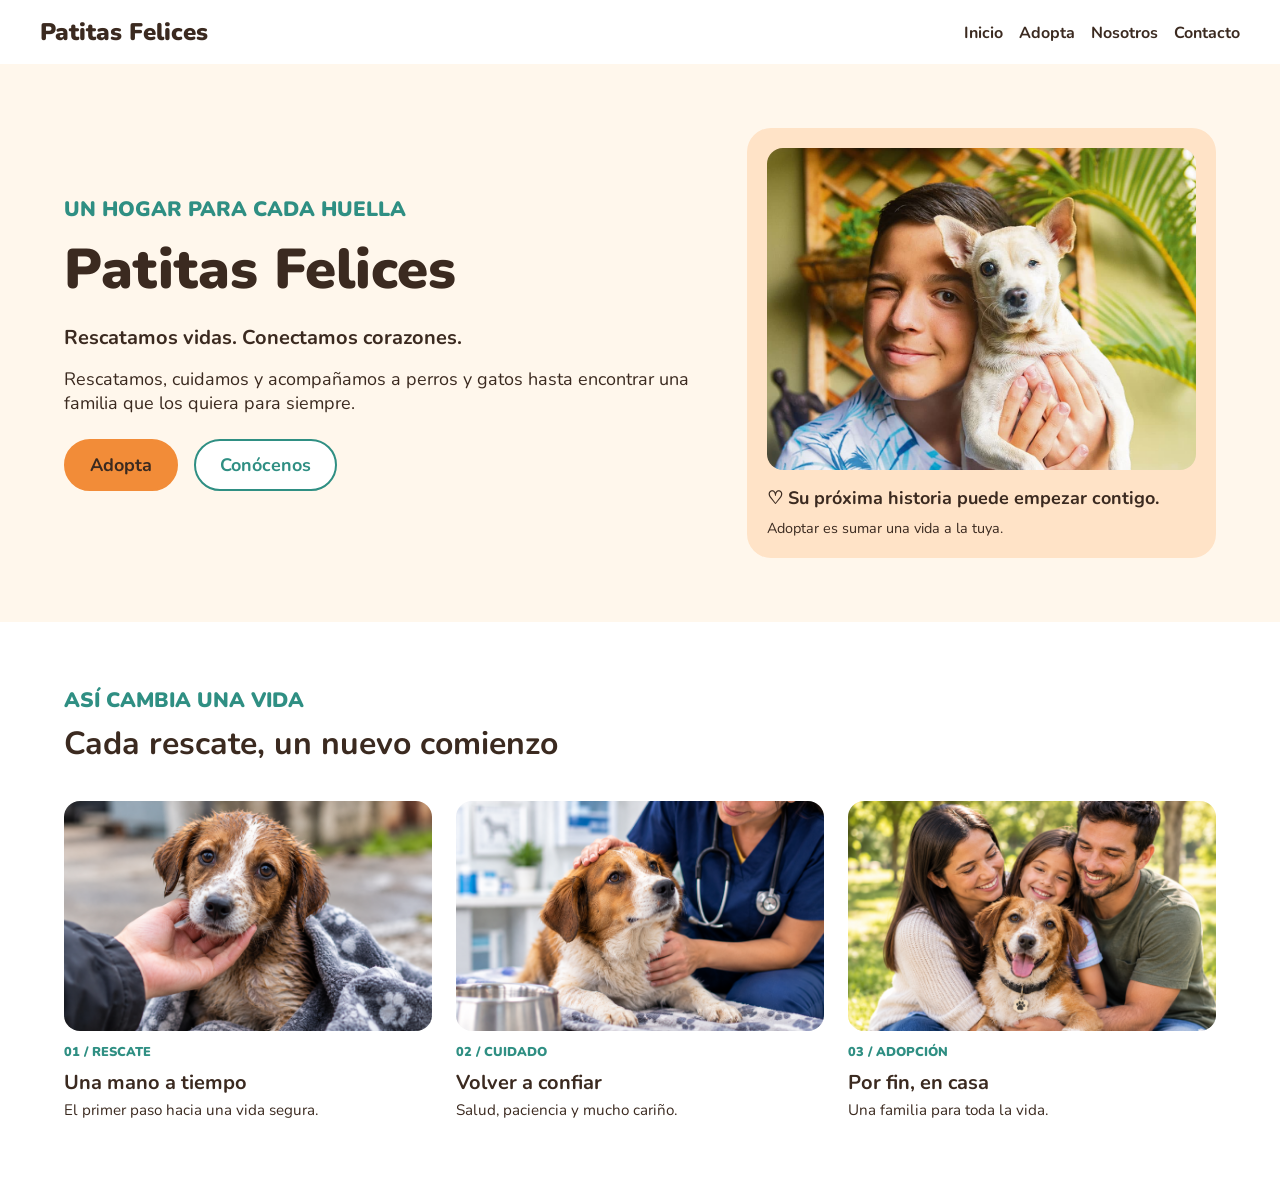
==== index.html @ 4cf7c239 "style - se añade estilo al contenedor así cambia unan vida" ====
<!DOCTYPE html>
<html lang="es">

<head>
    <meta charset="UTF-8">
    <meta name="viewport" content="width=device-width, initial-scale=1">
    <title>Patitas Felices</title>
    <!-- Se añade la fuente NUNITO -->
    <link href="https://fonts.googleapis.com/css2?family=Nunito:wght@400;700;800&display=swap" rel="stylesheet">
    <link rel="stylesheet" href="css/styles.css">
</head>

<body>
    <header id="inicio">
        <div class="contenedor barra">
            <a href="#inicio">Patitas Felices</a>
            <nav>
                <ul>
                    <li><a href="#inicio">Inicio</a></li>
                    <li><a href="#adopta">Adopta</a></li>
                    <li><a href="#nosotros">Nosotros</a></li>
                    <li><a href="#contacto">Contacto</a></li>
                </ul>
            </nav>
        </div>

    </header>
    <main>
        <section class="hero-fondo">
            <div class="contenedor hero">

                <div>
                    <span class="eyebrow">Un hogar para cada huella</span>
                    <h1>Patitas Felices</h1>
                    <p class="lema">Rescatamos vidas. Conectamos corazones.</p>
                    <p class="descripcion">Rescatamos, cuidamos y acompañamos a perros y gatos hasta encontrar una
                        familia que los quiera para siempre.</p>
                    <div class="hero-botones">
                        <a class="btn" href="#adopta">Adopta</a>
                        <a class="btn btn-contorno" href="#contacto">Conócenos</a>
                    </div>
                </div>

                <div class="hero-tarjeta">
                    <img src="img/adopcion1.jpg" alt="Un niño abrazando a su perro">
                    <p class="tarjeta-titulo">♡ Su próxima historia puede empezar contigo.</p>
                    <p class="tarjeta-texto">Adoptar es sumar una vida a la tuya.</p>
                </div>

            </div>
        </section>
        <section class="seccion fondo-blanco">
            <div class="contenedor">
                <span class="eyebrow">Así cambia una vida</span>
                <h2>Cada rescate, un nuevo comienzo</h2>

                <div class="carrusel">
                    <div class="pista">

                        <article class="paso">
                            <img src="img/rescate.png" alt="Un perro recién rescatado">
                            <span class="eyebrow">01 / Rescate</span>
                            <h3>Una mano a tiempo</h3>
                            <p>El primer paso hacia una vida segura.</p>
                        </article>

                        <article class="paso">
                            <img src="img/cuidado.png" alt="Un perro recibiendo cuidados">
                            <span class="eyebrow">02 / Cuidado</span>
                            <h3>Volver a confiar</h3>
                            <p>Salud, paciencia y mucho cariño.</p>
                        </article>

                        <article class="paso">
                            <img src="img/adopcion.png" alt="Una familia con su perro adoptado">
                            <span class="eyebrow">03 / Adopción</span>
                            <h3>Por fin, en casa</h3>
                            <p>Una familia para toda la vida.</p>
                        </article>

                        <article class="paso">
                            <img src="img/rescate.png" alt="Un perro recién rescatado">
                            <span class="eyebrow">01 / Rescate</span>
                            <h3>Una mano a tiempo</h3>
                            <p>El primer paso hacia una vida segura.</p>
                        </article>

                        <article class="paso">
                            <img src="img/cuidado.png" alt="Un perro recibiendo cuidados">
                            <span class="eyebrow">02 / Cuidado</span>
                            <h3>Volver a confiar</h3>
                            <p>Salud, paciencia y mucho cariño.</p>
                        </article>

                        <article class="paso">
                            <img src="img/adopcion.png" alt="Una familia con su perro adoptado">
                            <span class="eyebrow">03 / Adopción</span>
                            <h3>Por fin, en casa</h3>
                            <p>Una familia para toda la vida.</p>
                        </article>
                    </div>
                </div>
            </div>
        </section>
    </main>

</body>

</html>
---- css/styles.css ----
/* CSS Variables and Global Styles */
  :root {
    --naranja: #F28C38;
    --crema: #FFF7EC;
    --verde: #2F8F83;
    --cafe: #3B2A20;
    --blanco: #FFFFFF;
    --durazno: #FFE3C7;
  }

  /* Resetea todos los elementos para que tengan un box-sizing de border-box y elimina márgenes y padding por defecto */
  * {
    box-sizing: border-box;
    margin: 0;
    padding: 0;
  }

  body {
    font-family: "Nunito", Arial, sans-serif;
    background: var(--crema);
    color: var(--cafe);
    font-size: 18px;
  }

  a {
    color: inherit;
    text-decoration: none;

  }

  header {
    background-color: var(--blanco);
    color: var(--cafe);
    padding: 0;
  }

  ul {
    list-style-type: none;
    display: flex;
    gap: 1rem;
  }


  nav a {
    transition: color 0.3s;
    font-weight: bold;
    font-size: 1rem;
  }

  nav a:hover {
    color: var(--verde);
  }

  /* Estilos para el logo */
  .barra>a {
    font-size: 1.5rem;
    font-weight: 900;
    color: var(--cafe);
  }

  .hero-fondo {
    padding: 4rem 0;
    /* el aire vertical lo pone la sección */
  }

  .hero {
    display: grid;
    grid-template-columns: 1.15fr 0.85fr;
    gap: 3rem;
    align-items: center;
    padding: 0;
    /* quita el 4rem 5rem de antes */
  }

  h1 {
    font-size: 3.5rem;
    margin-bottom: 1rem;
    font-weight: 900;
  }

  .lema {
    margin-bottom: 1rem;
    font-weight: 700;
    font-size: 1.25rem;
  }

  .descripcion {
    margin-bottom: 1rem;
  }

  .eyebrow {
    display: block;
    /* para que acepte margen abajo */
    margin-bottom: 0.5rem;
    font-size: 1.3rem;
    color: var(--verde);
    text-transform: uppercase;
    font-weight: 900;
  }

  h2 {
    font-size: 2rem;
    margin-bottom: 2.25rem;
  }

  .btn {

    padding: 0.75rem 1.5rem;
    border-radius: 2rem;
    display: inline-block;
    background-color: var(--naranja);
    color: var(--cafe);
    border: 2px solid var(--naranja);
    font-weight: bold;
  }

  .btn-contorno {

    background-color: var(--blanco);
    color: var(--verde);
    border: 2px solid var(--verde);
  }

  img {
    max-width: 100%;
    display: block;
    object-fit: cover;
    border-radius: 1rem;
  }

  .hero-tarjeta img {
    width: 100%;
    aspect-ratio: 4/3;
    object-fit: cover;
    border-radius: 1rem;
  }

  .hero-tarjeta {
    background-color: var(--durazno);
    padding: 1.25rem;
    border-radius: 1.5rem;
  }

  .tarjeta-titulo {
    font-weight: bold;
    margin-top: 1rem;
  }

  .tarjeta-texto {
    margin-top: 0.5rem;
    font-size: 0.9rem;
  }

  .contenedor {
    max-width: 1200px;
    margin: 0 auto;
    padding: 0 1.5rem;
  }

  .seccion {
    padding: 4rem 0;
  }

  .barra {
    display: flex;
    justify-content: space-between;
    align-items: center;
    padding: 1rem 0;
  }

  .hero-botones {
    display: flex;
    gap: 1rem;
    margin-top: 1.5rem;
  }

  .fondo-blanco {
    background-color: var(--blanco);
  }


  /* Ventana: oculta las tarjetas que están fuera de vista */
  .carrusel {
    overflow: hidden;
  }

  /* Fila larga con todas las tarjetas; esta es la que se mueve */
  .pista {
    --paso: calc(100% / 3 + 0.5rem);
    /* una tarjeta + la mitad del espacio entre tarjetas */
    display: flex;
    gap: 1.5rem;
    animation: deslizar 9s ease-in-out infinite;
  }

  .carrusel:hover .pista {
    animation-play-state: paused;
    /* se detiene si pones el mouse encima */
  }

  /* Cada tarjeta mide exactamente un tercio de la ventana */
  .paso {
    flex: 0 0 calc((100% - 3rem) / 3);
  }

  .paso img {
    width: 100%;
    aspect-ratio: 16 / 10;
    object-fit: cover;
    border-radius: 1rem;
  }

  .paso .eyebrow {
    display: block;
    margin-top: 0.75rem;
    font-size: 0.8rem;
  }

  .paso h3 {
    font-size: 1.25rem;
    margin: 0.25rem 0;
  }

  .paso p {
    font-size: 0.95rem;
  }

  /* Se queda quieta un momento y luego avanza una tarjeta */
  @keyframes deslizar {

    0%,
    28% {
      transform: translateX(0);
    }

    33%,
    61% {
      transform: translateX(calc(var(--paso) * -1));
    }

    66%,
    94% {
      transform: translateX(calc(var(--paso) * -2));
    }

    100% {
      transform: translateX(calc(var(--paso) * -3));
    }
  }

  @media (prefers-reduced-motion: reduce) {
    .pista {
      animation: none;
    }
  }
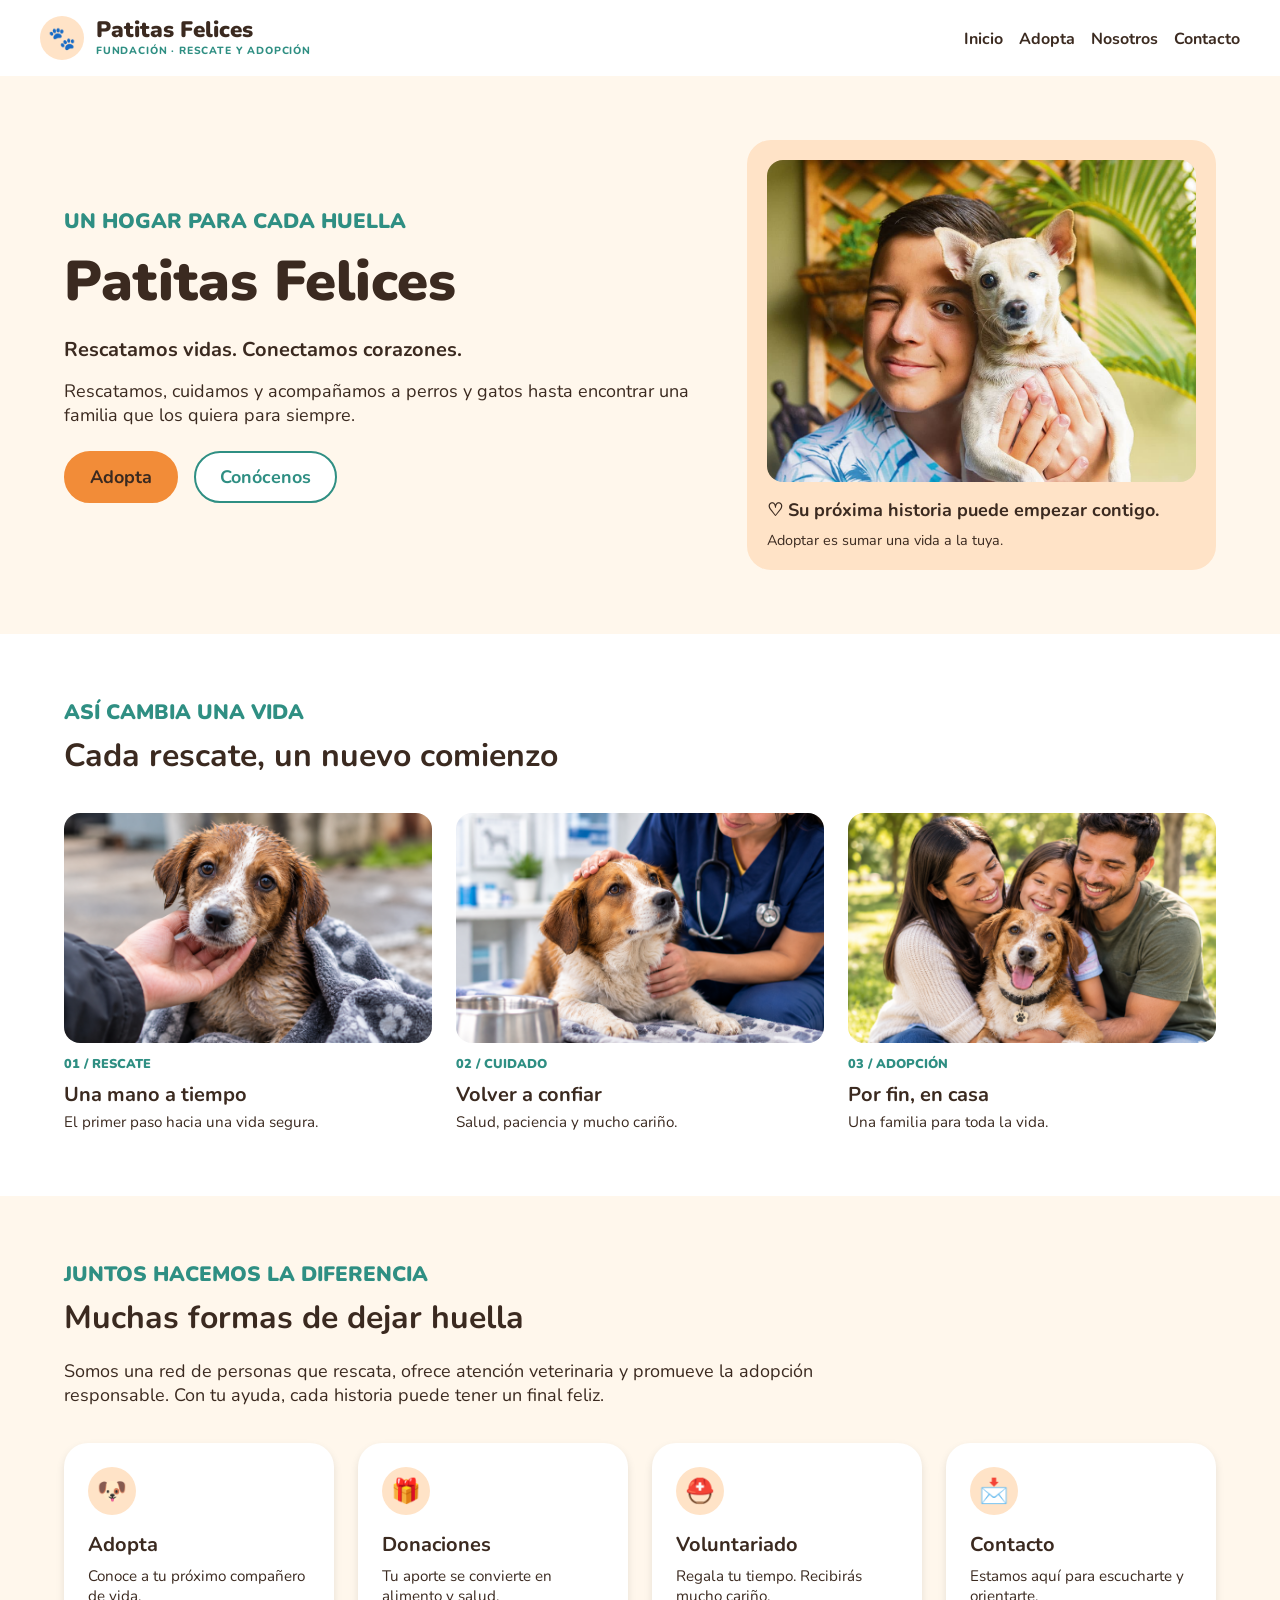
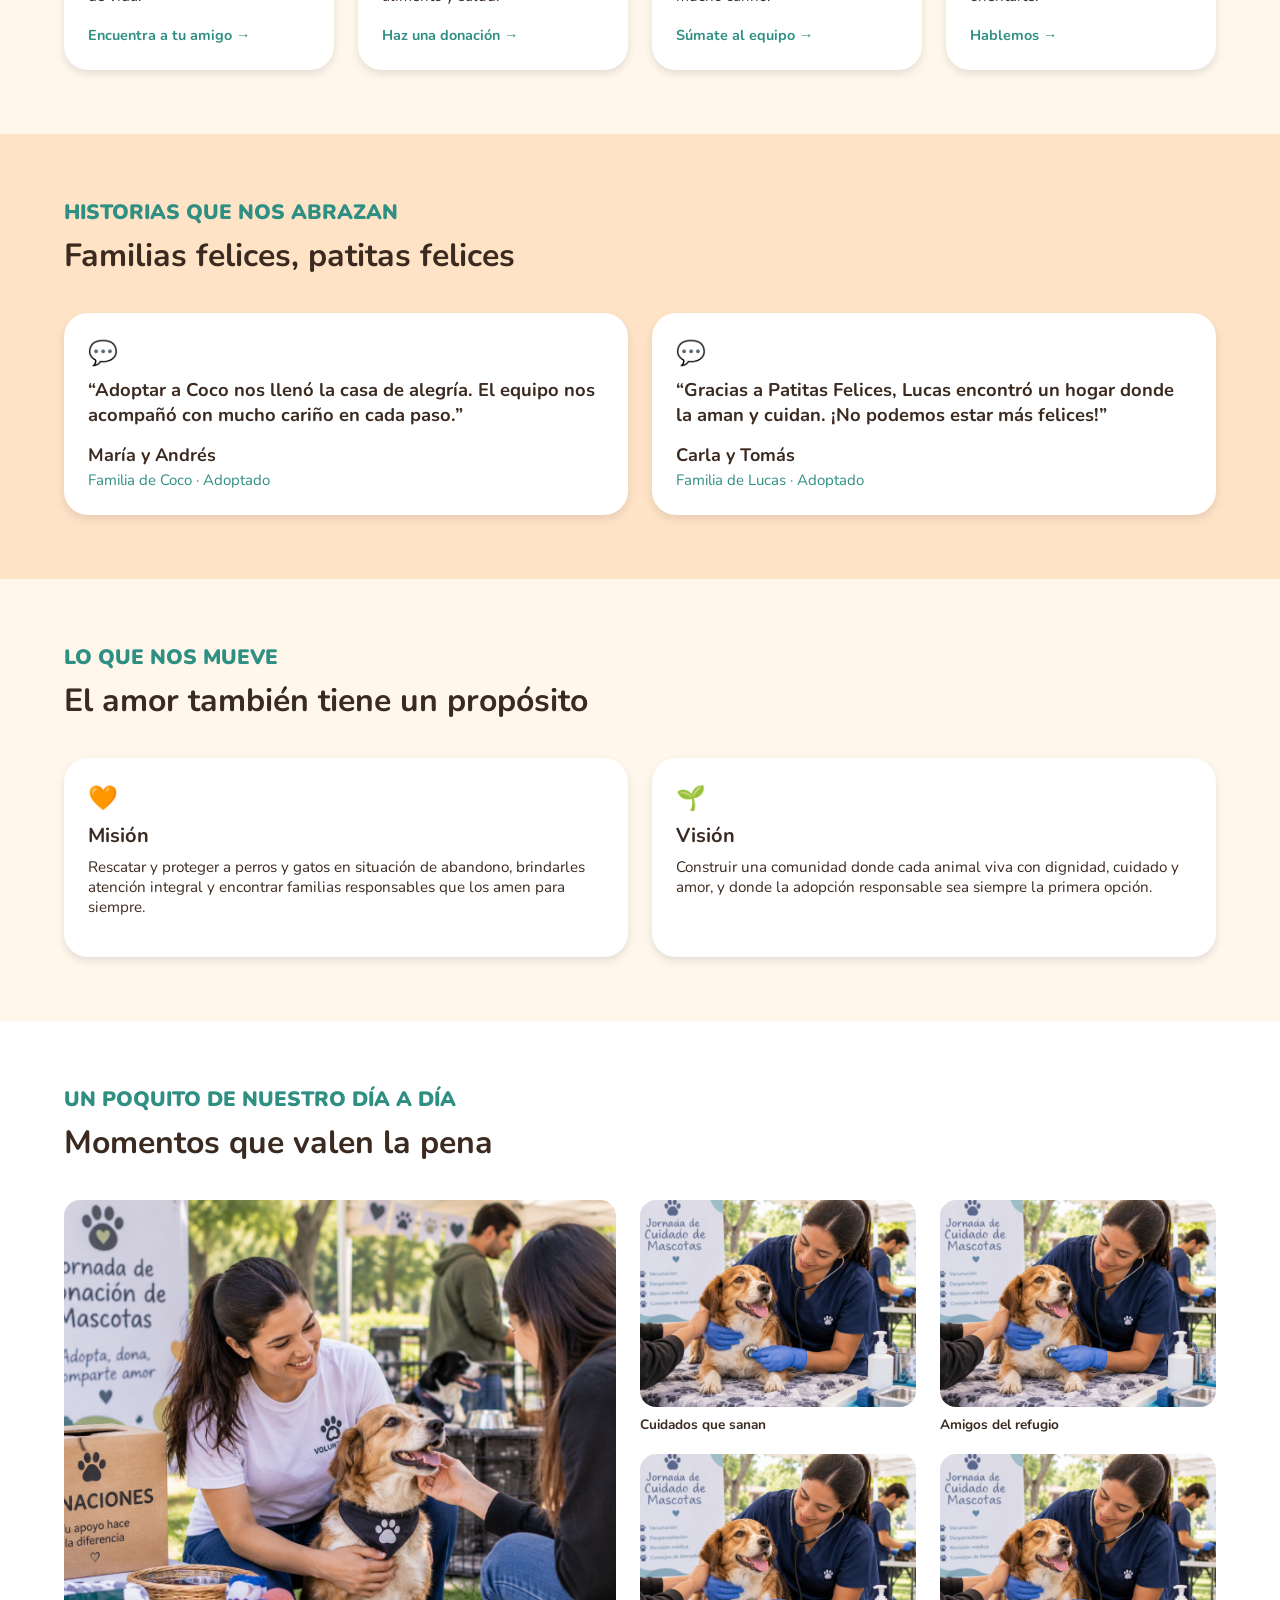
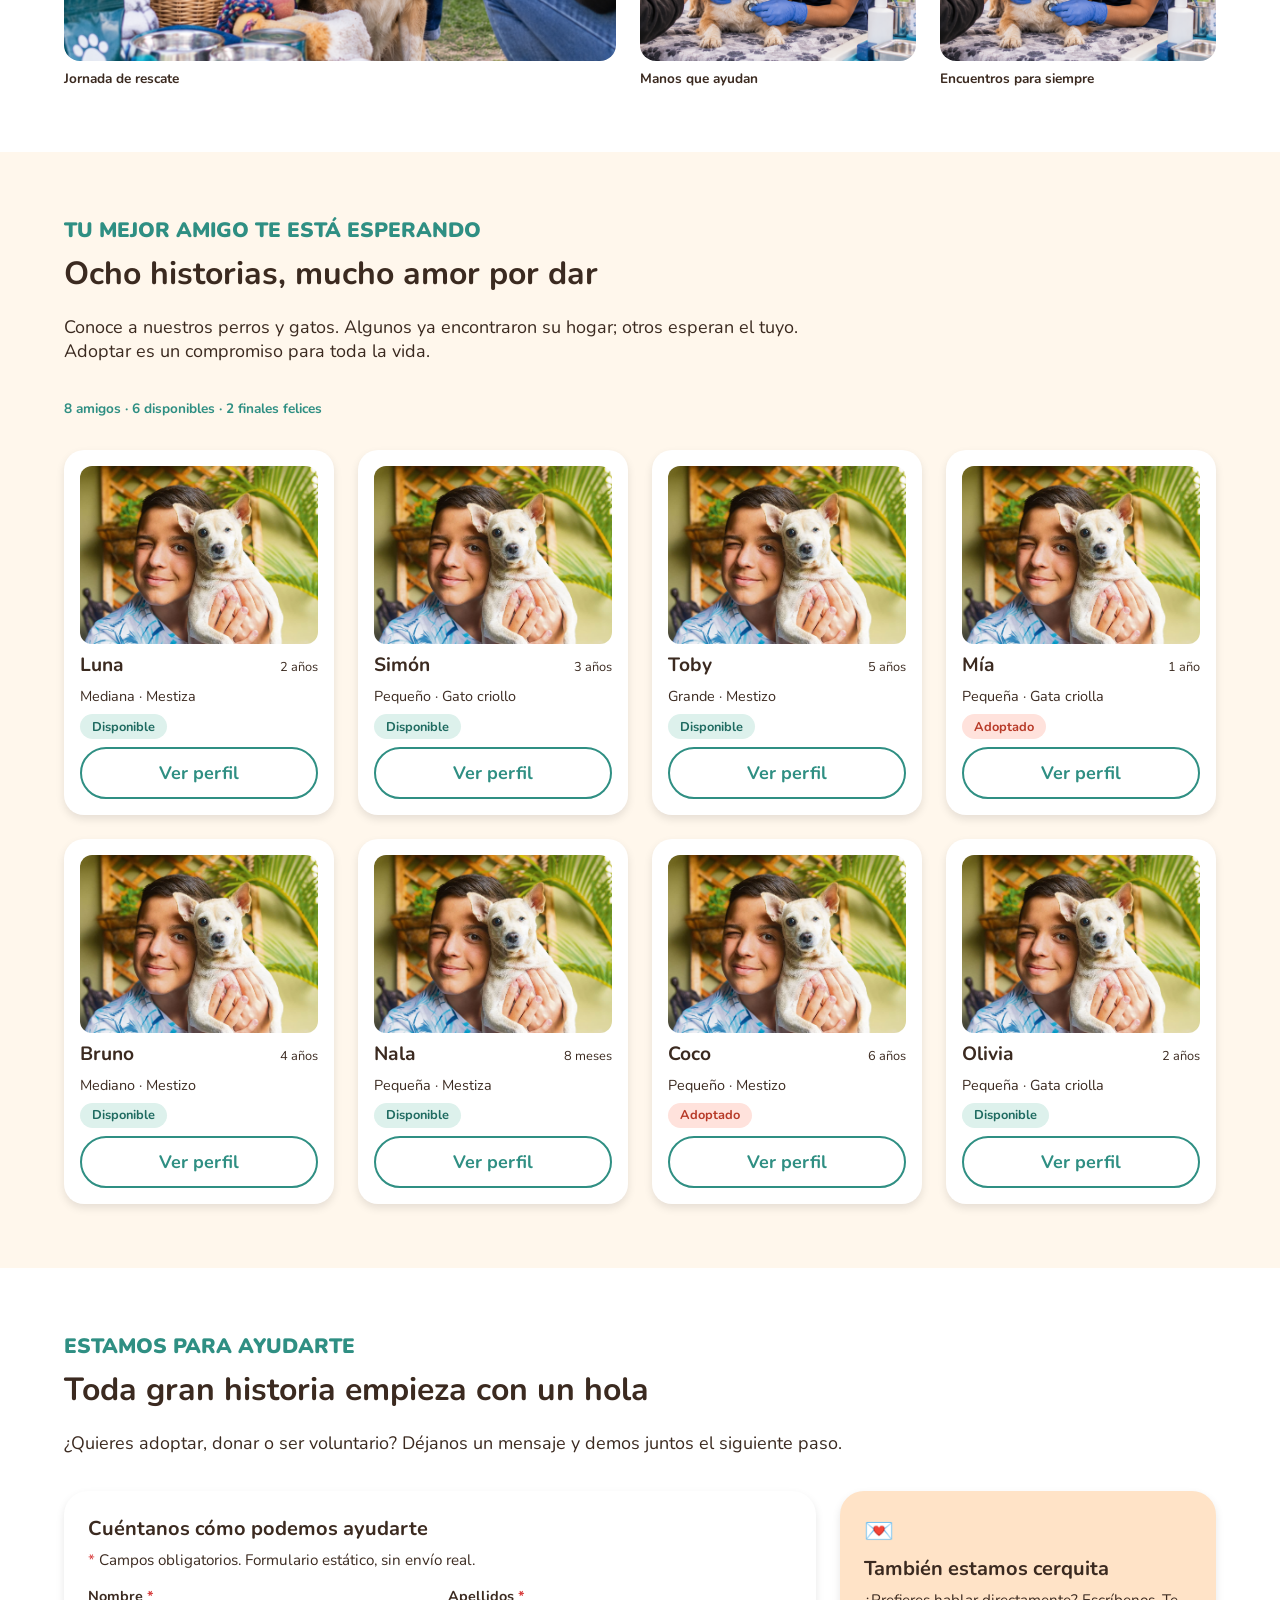
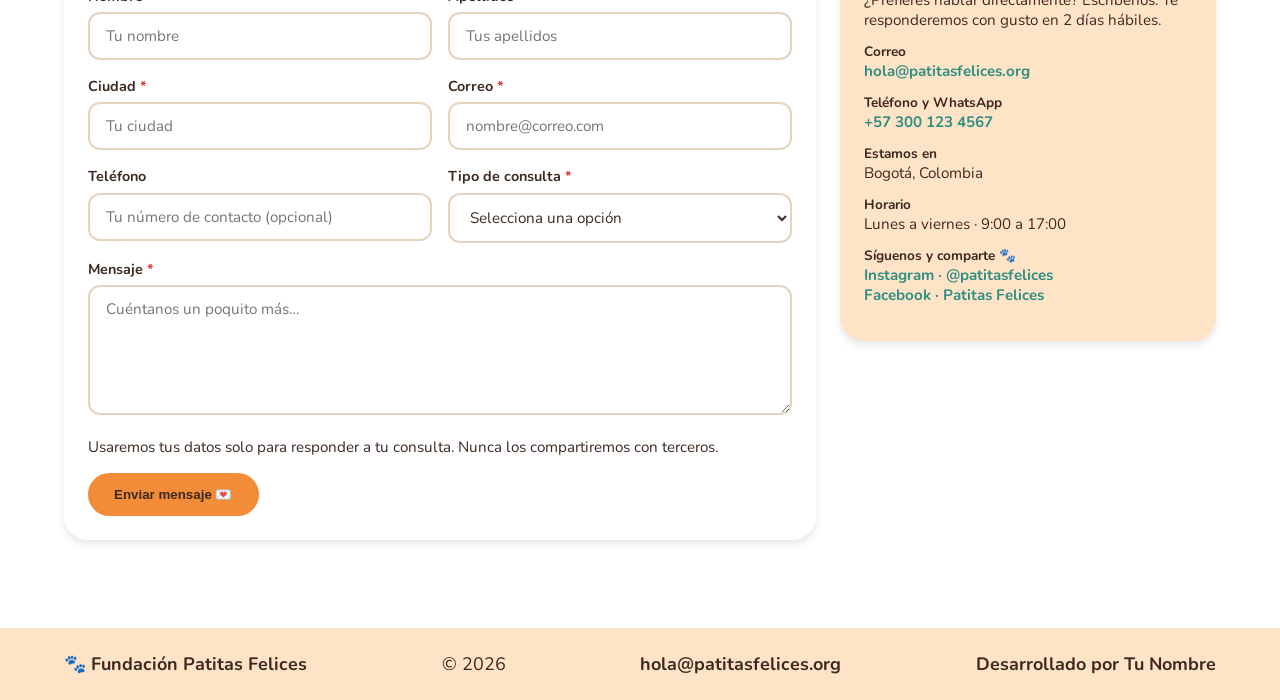
==== commit 807af164: "feat: Se añade sección de peluditos, contacto y mejoras visuales" ====
--- a/index.html
+++ b/index.html
@@ -2,108 +2,414 @@
 <html lang="es">
 
 <head>
-    <meta charset="UTF-8">
-    <meta name="viewport" content="width=device-width, initial-scale=1">
-    <title>Patitas Felices</title>
-    <!-- Se añade la fuente NUNITO -->
-    <link href="https://fonts.googleapis.com/css2?family=Nunito:wght@400;700;800&display=swap" rel="stylesheet">
-    <link rel="stylesheet" href="css/styles.css">
+  <meta charset="UTF-8">
+  <meta name="viewport" content="width=device-width, initial-scale=1">
+  <title>Patitas Felices</title>
+  <!-- Se añade la fuente NUNITO -->
+  <link href="https://fonts.googleapis.com/css2?family=Nunito:wght@400;700;800&display=swap" rel="stylesheet">
+  <link rel="stylesheet" href="css/styles.css">
 </head>
 
 <body>
-    <header id="inicio">
-        <div class="contenedor barra">
-            <a href="#inicio">Patitas Felices</a>
-            <nav>
-                <ul>
-                    <li><a href="#inicio">Inicio</a></li>
-                    <li><a href="#adopta">Adopta</a></li>
-                    <li><a href="#nosotros">Nosotros</a></li>
-                    <li><a href="#contacto">Contacto</a></li>
-                </ul>
-            </nav>
-        </div>
-
-    </header>
-    <main>
-        <section class="hero-fondo">
-            <div class="contenedor hero">
-
-                <div>
-                    <span class="eyebrow">Un hogar para cada huella</span>
-                    <h1>Patitas Felices</h1>
-                    <p class="lema">Rescatamos vidas. Conectamos corazones.</p>
-                    <p class="descripcion">Rescatamos, cuidamos y acompañamos a perros y gatos hasta encontrar una
-                        familia que los quiera para siempre.</p>
-                    <div class="hero-botones">
-                        <a class="btn" href="#adopta">Adopta</a>
-                        <a class="btn btn-contorno" href="#contacto">Conócenos</a>
-                    </div>
-                </div>
-
-                <div class="hero-tarjeta">
-                    <img src="img/adopcion1.jpg" alt="Un niño abrazando a su perro">
-                    <p class="tarjeta-titulo">♡ Su próxima historia puede empezar contigo.</p>
-                    <p class="tarjeta-texto">Adoptar es sumar una vida a la tuya.</p>
-                </div>
-
-            </div>
-        </section>
-        <section class="seccion fondo-blanco">
-            <div class="contenedor">
-                <span class="eyebrow">Así cambia una vida</span>
-                <h2>Cada rescate, un nuevo comienzo</h2>
-
-                <div class="carrusel">
-                    <div class="pista">
-
-                        <article class="paso">
-                            <img src="img/rescate.png" alt="Un perro recién rescatado">
-                            <span class="eyebrow">01 / Rescate</span>
-                            <h3>Una mano a tiempo</h3>
-                            <p>El primer paso hacia una vida segura.</p>
-                        </article>
-
-                        <article class="paso">
-                            <img src="img/cuidado.png" alt="Un perro recibiendo cuidados">
-                            <span class="eyebrow">02 / Cuidado</span>
-                            <h3>Volver a confiar</h3>
-                            <p>Salud, paciencia y mucho cariño.</p>
-                        </article>
-
-                        <article class="paso">
-                            <img src="img/adopcion.png" alt="Una familia con su perro adoptado">
-                            <span class="eyebrow">03 / Adopción</span>
-                            <h3>Por fin, en casa</h3>
-                            <p>Una familia para toda la vida.</p>
-                        </article>
-
-                        <article class="paso">
-                            <img src="img/rescate.png" alt="Un perro recién rescatado">
-                            <span class="eyebrow">01 / Rescate</span>
-                            <h3>Una mano a tiempo</h3>
-                            <p>El primer paso hacia una vida segura.</p>
-                        </article>
-
-                        <article class="paso">
-                            <img src="img/cuidado.png" alt="Un perro recibiendo cuidados">
-                            <span class="eyebrow">02 / Cuidado</span>
-                            <h3>Volver a confiar</h3>
-                            <p>Salud, paciencia y mucho cariño.</p>
-                        </article>
-
-                        <article class="paso">
-                            <img src="img/adopcion.png" alt="Una familia con su perro adoptado">
-                            <span class="eyebrow">03 / Adopción</span>
-                            <h3>Por fin, en casa</h3>
-                            <p>Una familia para toda la vida.</p>
-                        </article>
-                    </div>
-                </div>
-            </div>
-        </section>
-    </main>
-
+  <header id="inicio">
+    <div class="contenedor barra">
+      <a class="logo" href="#inicio">
+        <span class="logo-icono">🐾</span>
+        <span class="logo-texto">
+          <strong>Patitas Felices</strong>
+          <small>FUNDACIÓN · RESCATE Y ADOPCIÓN</small>
+        </span>
+      </a>
+      <nav>
+        <ul>
+          <li><a href="#inicio">Inicio</a></li>
+          <li><a href="#adopta">Adopta</a></li>
+          <li><a href="#nosotros">Nosotros</a></li>
+          <li><a href="#contacto">Contacto</a></li>
+        </ul>
+      </nav>
+    </div>
+
+  </header>
+  <main>
+    <section class="seccion">
+      <div class="contenedor hero">
+
+        <div>
+          <span class="eyebrow">Un hogar para cada huella</span>
+          <h1>Patitas Felices</h1>
+          <p class="lema">Rescatamos vidas. Conectamos corazones.</p>
+          <p class="descripcion">Rescatamos, cuidamos y acompañamos a perros y gatos hasta encontrar una
+            familia que los quiera para siempre.</p>
+          <div class="hero-botones">
+            <a class="btn" href="#adopta">Adopta</a>
+            <a class="btn btn-contorno" href="#contacto">Conócenos</a>
+          </div>
+        </div>
+
+        <div class="hero-tarjeta">
+          <img src="img/adopcion1.jpg" alt="Un niño abrazando a su perro">
+          <p class="tarjeta-titulo">♡ Su próxima historia puede empezar contigo.</p>
+          <p class="tarjeta-texto">Adoptar es sumar una vida a la tuya.</p>
+        </div>
+
+      </div>
+    </section>
+    <section class="seccion fondo-blanco">
+      <div class="contenedor">
+        <span class="eyebrow">Así cambia una vida</span>
+        <h2>Cada rescate, un nuevo comienzo</h2>
+
+        <div class="carrusel">
+          <div class="pista">
+
+            <article class="paso">
+              <img src="img/rescate.png" alt="Un perro recién rescatado">
+              <span class="eyebrow">01 / Rescate</span>
+              <h3>Una mano a tiempo</h3>
+              <p>El primer paso hacia una vida segura.</p>
+            </article>
+
+            <article class="paso">
+              <img src="img/cuidado.png" alt="Un perro recibiendo cuidados">
+              <span class="eyebrow">02 / Cuidado</span>
+              <h3>Volver a confiar</h3>
+              <p>Salud, paciencia y mucho cariño.</p>
+            </article>
+
+            <article class="paso">
+              <img src="img/adopcion.png" alt="Una familia con su perro adoptado">
+              <span class="eyebrow">03 / Adopción</span>
+              <h3>Por fin, en casa</h3>
+              <p>Una familia para toda la vida.</p>
+            </article>
+
+            <article class="paso">
+              <img src="img/rescate.png" alt="Un perro recién rescatado">
+              <span class="eyebrow">01 / Rescate</span>
+              <h3>Una mano a tiempo</h3>
+              <p>El primer paso hacia una vida segura.</p>
+            </article>
+
+            <article class="paso">
+              <img src="img/cuidado.png" alt="Un perro recibiendo cuidados">
+              <span class="eyebrow">02 / Cuidado</span>
+              <h3>Volver a confiar</h3>
+              <p>Salud, paciencia y mucho cariño.</p>
+            </article>
+
+            <article class="paso">
+              <img src="img/adopcion.png" alt="Una familia con su perro adoptado">
+              <span class="eyebrow">03 / Adopción</span>
+              <h3>Por fin, en casa</h3>
+              <p>Una familia para toda la vida.</p>
+            </article>
+          </div>
+        </div>
+      </div>
+    </section>
+    <!-- 1. FORMAS DE AYUDAR -->
+    <section class="seccion">
+      <div class="contenedor">
+        <span class="eyebrow">Juntos hacemos la diferencia</span>
+        <h2>Muchas formas de dejar huella</h2>
+        <p class="intro">Somos una red de personas que rescata, ofrece atención veterinaria y promueve la adopción
+          responsable. Con tu ayuda, cada historia puede tener un final feliz.</p>
+
+        <div class="cuatro">
+          <article class="tarjeta">
+            <div class="icono">🐶</div>
+            <h3>Adopta</h3>
+            <p>Conoce a tu próximo compañero de vida.</p>
+            <a class="enlace" href="#adopta">Encuentra a tu amigo →</a>
+          </article>
+          <article class="tarjeta">
+            <div class="icono">🎁</div>
+            <h3>Donaciones</h3>
+            <p>Tu aporte se convierte en alimento y salud.</p>
+            <a class="enlace" href="#contacto">Haz una donación →</a>
+          </article>
+          <article class="tarjeta">
+            <div class="icono">⛑️</div>
+            <h3>Voluntariado</h3>
+            <p>Regala tu tiempo. Recibirás mucho cariño.</p>
+            <a class="enlace" href="#contacto">Súmate al equipo →</a>
+          </article>
+          <article class="tarjeta">
+            <div class="icono">📩</div>
+            <h3>Contacto</h3>
+            <p>Estamos aquí para escucharte y orientarte.</p>
+            <a class="enlace" href="#contacto">Hablemos →</a>
+          </article>
+        </div>
+      </div>
+    </section>
+
+    <!-- 2. TESTIMONIOS -->
+    <section class="seccion fondo-durazno">
+      <div class="contenedor">
+        <span class="eyebrow">Historias que nos abrazan</span>
+        <h2>Familias felices, patitas felices</h2>
+
+        <div class="dos">
+          <article class="tarjeta">
+            <div class="icono-simple">💬</div>
+            <blockquote>“Adoptar a Coco nos llenó la casa de alegría. El equipo nos acompañó con mucho cariño en cada
+              paso.”</blockquote>
+            <strong>María y Andrés</strong>
+            <small>Familia de Coco · Adoptado</small>
+          </article>
+          <article class="tarjeta">
+            <div class="icono-simple">💬</div>
+            <blockquote>“Gracias a Patitas Felices, Lucas encontró un hogar donde la aman y cuidan. ¡No podemos estar
+              más
+              felices!”</blockquote>
+            <strong>Carla y Tomás</strong>
+            <small>Familia de Lucas · Adoptado</small>
+          </article>
+        </div>
+      </div>
+    </section>
+
+    <!-- 3. MISIÓN Y VISIÓN (lado a lado) -->
+    <section class="seccion" id="nosotros">
+      <div class="contenedor">
+        <span class="eyebrow">Lo que nos mueve</span>
+        <h2>El amor también tiene un propósito</h2>
+
+        <div class="dos">
+          <article class="tarjeta">
+            <div class="icono-simple">🧡</div>
+            <h3>Misión</h3>
+            <p>Rescatar y proteger a perros y gatos en situación de abandono, brindarles atención integral y encontrar
+              familias responsables que los amen para siempre.</p>
+          </article>
+          <article class="tarjeta">
+            <div class="icono-simple">🌱</div>
+            <h3>Visión</h3>
+            <p>Construir una comunidad donde cada animal viva con dignidad, cuidado y amor, y donde la adopción
+              responsable sea siempre la primera opción.</p>
+          </article>
+        </div>
+      </div>
+    </section>
+
+    <!-- 4. GALERÍA (mosaico) -->
+    <section class="seccion fondo-blanco">
+      <div class="contenedor">
+        <span class="eyebrow">Un poquito de nuestro día a día</span>
+        <h2>Momentos que valen la pena</h2>
+
+        <div class="mosaico">
+          <figure class="grande">
+            <img src="img/galeria1.png" alt="Jornada de rescate">
+            <figcaption>Jornada de rescate</figcaption>
+          </figure>
+          <figure class="galeria-img">
+            <img src="img/galeria2.png" alt="Cuidados que sanan">
+            <figcaption>Cuidados que sanan</figcaption>
+          </figure>
+          <figure class="galeria-img">
+            <img src="img/galeria2.png" alt="Cuidados que sanan">
+            <figcaption>Amigos del refugio</figcaption>
+          </figure>
+          <figure class="galeria-img">
+            <img src="img/galeria2.png" alt="Cuidados que sanan">
+            <figcaption>Manos que ayudan</figcaption>
+          </figure>
+          <figure class="galeria-img">
+            <img src="img/galeria2.png" alt="Cuidados que sanan">
+            <figcaption>Encuentros para siempre</figcaption>
+          </figure>
+        </div>
+      </div>
+    </section>
+
+    <section class="seccion" id="adopta">
+      <div class="contenedor">
+        <span class="eyebrow">Tu mejor amigo te está esperando</span>
+        <h2>Ocho historias, mucho amor por dar</h2>
+        <p class="intro">Conoce a nuestros perros y gatos. Algunos ya encontraron su hogar; otros esperan el tuyo.
+          Adoptar es un compromiso para toda la vida.</p>
+        <p class="resumen">8 amigos · 6 disponibles · 2 finales felices</p>
+
+        <div class="catalogo">
+
+          <article class="animal">
+            <img src="img/adopcion1.jpg" alt="Luna, perra mestiza">
+            <div class="animal-nombre">
+              <h3>Luna</h3><small>2 años</small>
+            </div>
+            <p class="animal-datos">Mediana · Mestiza</p>
+            <span class="etiqueta disponible">Disponible</span>
+            <a class="btn btn-contorno" href="perfil.html">Ver perfil</a>
+          </article>
+
+          <article class="animal">
+            <img src="img/adopcion1.jpg" alt="Simón, gato criollo">
+            <div class="animal-nombre">
+              <h3>Simón</h3><small>3 años</small>
+            </div>
+            <p class="animal-datos">Pequeño · Gato criollo</p>
+            <span class="etiqueta disponible">Disponible</span>
+            <a class="btn btn-contorno" href="perfil.html">Ver perfil</a>
+          </article>
+
+          <article class="animal">
+            <img src="img/adopcion1.jpg" alt="Toby, perro mestizo">
+            <div class="animal-nombre">
+              <h3>Toby</h3><small>5 años</small>
+            </div>
+            <p class="animal-datos">Grande · Mestizo</p>
+            <span class="etiqueta disponible">Disponible</span>
+            <a class="btn btn-contorno" href="perfil.html">Ver perfil</a>
+          </article>
+
+          <article class="animal">
+            <img src="img/adopcion1.jpg" alt="Mía, gata criolla">
+            <div class="animal-nombre">
+              <h3>Mía</h3><small>1 año</small>
+            </div>
+            <p class="animal-datos">Pequeña · Gata criolla</p>
+            <span class="etiqueta adoptado">Adoptado</span>
+            <a class="btn btn-contorno" href="perfil.html">Ver perfil</a>
+          </article>
+
+          <article class="animal">
+            <img src="img/adopcion1.jpg" alt="Bruno, perro mestizo">
+            <div class="animal-nombre">
+              <h3>Bruno</h3><small>4 años</small>
+            </div>
+            <p class="animal-datos">Mediano · Mestizo</p>
+            <span class="etiqueta disponible">Disponible</span>
+            <a class="btn btn-contorno" href="perfil.html">Ver perfil</a>
+          </article>
+
+          <article class="animal">
+            <img src="img/adopcion1.jpg" alt="Nala, perra mestiza">
+            <div class="animal-nombre">
+              <h3>Nala</h3><small>8 meses</small>
+            </div>
+            <p class="animal-datos">Pequeña · Mestiza</p>
+            <span class="etiqueta disponible">Disponible</span>
+            <a class="btn btn-contorno" href="perfil.html">Ver perfil</a>
+          </article>
+
+          <article class="animal">
+            <img src="img/adopcion1.jpg" alt="Coco, perro mestizo">
+            <div class="animal-nombre">
+              <h3>Coco</h3><small>6 años</small>
+            </div>
+            <p class="animal-datos">Pequeño · Mestizo</p>
+            <span class="etiqueta adoptado">Adoptado</span>
+            <a class="btn btn-contorno" href="perfil.html">Ver perfil</a>
+          </article>
+
+          <article class="animal">
+            <img src="img/adopcion1.jpg" alt="Olivia, gata criolla">
+            <div class="animal-nombre">
+              <h3>Olivia</h3><small>2 años</small>
+            </div>
+            <p class="animal-datos">Pequeña · Gata criolla</p>
+            <span class="etiqueta disponible">Disponible</span>
+            <a class="btn btn-contorno" href="perfil.html">Ver perfil</a>
+          </article>
+
+        </div>
+      </div>
+    </section>
+
+    <section class="seccion fondo-blanco" id="contacto">
+      <div class="contenedor">
+        <span class="eyebrow">Estamos para ayudarte</span>
+        <h2>Toda gran historia empieza con un hola</h2>
+        <p class="intro">¿Quieres adoptar, donar o ser voluntario? Déjanos un mensaje y demos juntos el siguiente paso.
+        </p>
+
+        <div class="contacto-grid">
+
+          <form class="tarjeta formulario" action="#" method="post">
+            <h3>Cuéntanos cómo podemos ayudarte</h3>
+            <p class="nota"><span class="req">*</span> Campos obligatorios. Formulario estático, sin envío real.</p>
+
+            <div class="fila">
+              <div class="campo">
+                <label for="nombre">Nombre <span class="req">*</span></label>
+                <input type="text" id="nombre" name="nombre" placeholder="Tu nombre" required>
+              </div>
+              <div class="campo">
+                <label for="apellidos">Apellidos <span class="req">*</span></label>
+                <input type="text" id="apellidos" name="apellidos" placeholder="Tus apellidos" required>
+              </div>
+            </div>
+
+            <div class="fila">
+              <div class="campo">
+                <label for="ciudad">Ciudad <span class="req">*</span></label>
+                <input type="text" id="ciudad" name="ciudad" placeholder="Tu ciudad" required>
+              </div>
+              <div class="campo">
+                <label for="correo">Correo <span class="req">*</span></label>
+                <input type="email" id="correo" name="correo" placeholder="nombre@correo.com" required>
+              </div>
+            </div>
+
+            <div class="fila">
+              <div class="campo">
+                <label for="telefono">Teléfono</label>
+                <input type="tel" id="telefono" name="telefono" placeholder="Tu número de contacto (opcional)">
+              </div>
+              <div class="campo">
+                <label for="tipo">Tipo de consulta <span class="req">*</span></label>
+                <select id="tipo" name="tipo" required>
+                  <option value="">Selecciona una opción</option>
+                  <option>Adopción</option>
+                  <option>Donación</option>
+                  <option>Voluntariado</option>
+                  <option>Información general</option>
+                  <option>Otro</option>
+                </select>
+              </div>
+            </div>
+
+            <div class="campo">
+              <label for="mensaje">Mensaje <span class="req">*</span></label>
+              <textarea id="mensaje" name="mensaje" placeholder="Cuéntanos un poquito más…" required></textarea>
+            </div>
+
+            <p class="nota">Usaremos tus datos solo para responder a tu consulta. Nunca los compartiremos con terceros.
+            </p>
+            <button class="btn" type="submit">Enviar mensaje 💌</button>
+          </form>
+
+          <aside class="tarjeta info-contacto">
+            <div class="icono-simple">💌</div>
+            <h3>También estamos cerquita</h3>
+            <p>¿Prefieres hablar directamente? Escríbenos. Te responderemos con gusto en 2 días hábiles.</p>
+            <strong>Correo</strong>
+            <p><a href="mailto:hola@patitasfelices.org">hola@patitasfelices.org</a></p>
+            <strong>Teléfono y WhatsApp</strong>
+            <p><a href="tel:+573001234567">+57 300 123 4567</a></p>
+            <strong>Estamos en</strong>
+            <p>Bogotá, Colombia</p>
+            <strong>Horario</strong>
+            <p>Lunes a viernes · 9:00 a 17:00</p>
+            <strong>Síguenos y comparte 🐾</strong>
+            <p><a href="#">Instagram · @patitasfelices</a><br><a href="#">Facebook · Patitas Felices</a></p>
+          </aside>
+        </div>
+      </div>
+    </section>
+  </main>
+  <footer>
+    <div class="contenedor pie">
+      <strong>🐾 Fundación Patitas Felices</strong>
+      <span>© 2026</span>
+      <a href="mailto:hola@patitasfelices.org">hola@patitasfelices.org</a>
+      <a href="#">Desarrollado por Tu Nombre</a>
+    </div>
+  </footer>
+  <a class="subir" href="#inicio" aria-label="Volver al inicio">↑</a>
 </body>
 
 </html>
--- a/css/styles.css
+++ b/css/styles.css
@@ -8,6 +8,11 @@
     --durazno: #FFE3C7;
   }
 
+  html {
+    scroll-behavior: smooth;
+    scroll-padding-top: 1rem;
+  }
+
   /* Resetea todos los elementos para que tengan un box-sizing de border-box y elimina márgenes y padding por defecto */
   * {
     box-sizing: border-box;
@@ -51,16 +56,39 @@
     color: var(--verde);
   }
 
-  /* Estilos para el logo */
-  .barra>a {
-    font-size: 1.5rem;
+  /* Logo: ícono + texto en fila */
+  .logo {
+    display: flex;
+    align-items: center;
+    gap: 0.75rem;
+  }
+
+  .logo-icono {
+    width: 2.75rem;
+    height: 2.75rem;
+    display: grid;
+    place-items: center;
+    background-color: var(--durazno);
+    border-radius: 50%;
+    font-size: 1.4rem;
+  }
+
+  .logo-texto {
+    display: flex;
+    flex-direction: column;
+  }
+
+  .logo strong {
+    font-size: 1.4rem;
     font-weight: 900;
-    color: var(--cafe);
-  }
-
-  .hero-fondo {
-    padding: 4rem 0;
-    /* el aire vertical lo pone la sección */
+    line-height: 1.1;
+  }
+
+  .logo small {
+    font-size: 0.65rem;
+    font-weight: 800;
+    letter-spacing: 0.08em;
+    color: var(--verde);
   }
 
   .hero {
@@ -225,6 +253,357 @@
     font-size: 0.95rem;
   }
 
+  .fondo-durazno {
+    background-color: var(--durazno);
+  }
+
+  .intro {
+    max-width: 800px;
+    margin: -1rem 0 2.25rem;
+  }
+
+  .resumen {
+    color: var(--verde);
+    font-weight: bold;
+    font-size: 0.85rem;
+    margin-bottom: 2rem;
+  }
+
+  .tarjeta {
+    background-color: var(--blanco);
+    padding: 1.5rem;
+    border-radius: 1.5rem;
+    box-shadow: 0 0.25rem 0.5rem rgba(0, 0, 0, 0.1);
+  }
+
+  .tarjeta:hover {
+    box-shadow: 0 0.5rem 1rem rgba(0, 0, 0, 0.15);
+    transform: translateY(-0.25rem);
+    transition: all 0.3s ease-in-out;
+  }
+
+  .tarjeta h3 {
+    font-size: 1.25rem;
+    margin-bottom: 0.5rem;
+  }
+
+  .tarjeta p {
+    font-size: 0.95rem;
+    margin-bottom: 1rem;
+  }
+
+  .icono {
+    width: 3rem;
+    height: 3rem;
+    display: grid;
+    place-items: center;
+    background-color: var(--durazno);
+    border-radius: 50%;
+    font-size: 1.5rem;
+    margin-bottom: 1rem;
+  }
+
+  .icono-simple {
+    font-size: 1.5rem;
+    margin-bottom: 0.5rem;
+  }
+
+  .enlace {
+    color: var(--verde);
+    font-weight: bold;
+    font-size: 0.9rem;
+  }
+
+  .enlace:hover {
+    text-decoration: underline;
+  }
+
+  .cuatro {
+    display: grid;
+    grid-template-columns: repeat(4, 1fr);
+    gap: 1.5rem;
+  }
+
+  .dos {
+    display: grid;
+    grid-template-columns: repeat(2, 1fr);
+    gap: 1.5rem;
+  }
+
+  blockquote {
+    font-weight: bold;
+    font-size: 1.15rem;
+    margin-bottom: 1rem;
+  }
+
+  .tarjeta strong {
+    display: block;
+  }
+
+  .tarjeta small {
+    color: var(--verde);
+  }
+
+  /* ---------- Galería en mosaico ---------- */
+  .mosaico {
+    display: grid;
+    grid-template-columns: 2fr 1fr 1fr;
+    gap: 1.25rem 1.5rem;
+  }
+
+  .mosaico figure {
+    display: flex;
+    flex-direction: column;
+    gap: 0.5rem;
+  }
+
+  .mosaico img {
+    width: 100%;
+    aspect-ratio: 4 / 3;
+    object-fit: cover;
+  }
+
+  .mosaico .grande {
+    grid-row: span 2;
+    /* ocupa dos filas de alto */
+  }
+
+  .mosaico .grande img {
+    flex: 1;
+    /* estira la foto hasta llenar el alto disponible */
+    aspect-ratio: auto;
+    min-height: 0;
+  }
+
+  .mosaico figcaption {
+    font-size: 0.85rem;
+    font-weight: bold;
+  }
+
+  .grande:hover {
+    transform: scale(1.05);
+    transition: all 0.3s;
+  }
+
+  .galeria-img:hover {
+    transform: scale(1.05);
+    transition: all 0.3s ease-in-out;
+  }
+
+  /* ---------- Catálogo de animales ---------- */
+  .catalogo {
+    display: grid;
+    grid-template-columns: repeat(4, 1fr);
+    gap: 1.5rem;
+  }
+
+  .animal {
+    background-color: var(--blanco);
+    padding: 1rem;
+    border-radius: 1.25rem;
+    display: flex;
+    /* flex en columna: permite empujar el botón al fondo */
+    flex-direction: column;
+    gap: 0.5rem;
+    transition: transform 0.2s;
+    box-shadow: 0 0.25rem 0.5rem rgba(0, 0, 0, 0.1);
+
+  }
+
+  .animal:hover {
+    transform: translateY(-4px);
+    box-shadow: 0 0.5rem 1rem rgba(0, 0, 0, 0.15);
+  }
+
+  .animal img {
+    width: 100%;
+    aspect-ratio: 4 / 3;
+    object-fit: cover;
+    border-radius: 0.75rem;
+  }
+
+  .animal-nombre {
+    display: flex;
+    justify-content: space-between;
+    align-items: baseline;
+  }
+
+  .animal-nombre h3 {
+    font-size: 1.2rem;
+  }
+
+  .animal-nombre small {
+    font-size: 0.8rem;
+  }
+
+  .animal-datos {
+    font-size: 0.9rem;
+  }
+
+  .etiqueta {
+    align-self: flex-start;
+    /* evita que se estire a todo el ancho */
+    padding: 0.2rem 0.75rem;
+    border-radius: 999px;
+    font-size: 0.8rem;
+    font-weight: bold;
+  }
+
+  .disponible {
+    background-color: #DDF1EC;
+    color: #1F6B61;
+  }
+
+  .adoptado {
+    background-color: #FFE2DC;
+    color: #B83A28;
+  }
+
+  .animal .btn {
+    margin-top: auto;
+    /* empuja el botón al final de la tarjeta */
+    text-align: center;
+  }
+
+  /* ---------- Contacto ---------- */
+  .contacto-grid {
+    display: grid;
+    grid-template-columns: 2fr 1fr;
+    gap: 1.5rem;
+    align-items: start;
+    margin-bottom: 1.5rem;
+  }
+
+  .fila {
+    display: grid;
+    grid-template-columns: 1fr 1fr;
+    gap: 1rem;
+  }
+
+  .campo {
+    margin-bottom: 1rem;
+  }
+
+  .campo label {
+    display: block;
+    font-weight: bold;
+    font-size: 0.9rem;
+    margin-bottom: 0.4rem;
+  }
+
+  .req {
+    color: #D94040;
+  }
+
+  .campo input,
+  .campo select,
+  .campo textarea {
+    width: 100%;
+    padding: 0.75rem 1rem;
+    font: inherit;
+    font-size: 0.95rem;
+    color: var(--cafe);
+    background-color: var(--blanco);
+    border: 2px solid #E3D3BF;
+    border-radius: 0.75rem;
+  }
+
+  .campo textarea {
+    min-height: 130px;
+    resize: vertical;
+  }
+
+  .campo input:focus,
+  .campo select:focus,
+  .campo textarea:focus {
+    outline: none;
+    border-color: var(--verde);
+  }
+
+  .nota {
+    font-size: 0.8rem;
+    margin-bottom: 1rem;
+  }
+
+  /* Validación REAL solo con CSS: solo se pinta cuando la persona ya escribió algo */
+  .formulario input:not(:placeholder-shown):invalid,
+  .formulario textarea:not(:placeholder-shown):invalid {
+    border-color: #D94040;
+  }
+
+  .formulario input:not(:placeholder-shown):valid,
+  .formulario textarea:not(:placeholder-shown):valid {
+    border-color: #2E9A59;
+  }
+
+  /* Tarjeta lateral */
+  .info-contacto {
+    background-color: var(--durazno);
+  }
+
+  .info-contacto strong {
+    display: block;
+    font-size: 0.85rem;
+  }
+
+  .info-contacto p {
+    margin-bottom: 0.75rem;
+  }
+
+  .info-contacto a {
+    color: var(--verde);
+    font-weight: bold;
+  }
+
+
+  /* ---------- Footer con Flexbox ---------- */
+  footer {
+    background-color: var(--durazno);
+    padding: 1.5rem 0;
+  }
+
+  .pie {
+    display: flex;
+    justify-content: space-between;
+    align-items: center;
+    gap: 1rem;
+  }
+
+  .pie a {
+    font-weight: bold;
+  }
+
+  .pie a:hover {
+    text-decoration: underline;
+  }
+
+  /* ---------- Botón flotante: subir al inicio ---------- */
+  .subir {
+    position: fixed;
+    /* se queda pegado a la pantalla aunque hagas scroll */
+    right: 1.5rem;
+    bottom: 1.5rem;
+    width: 3rem;
+    height: 3rem;
+    display: grid;
+    place-items: center;
+    background-color: var(--blanco);
+    color: var(--cafe);
+    font-size: 1.5rem;
+    font-weight: 900;
+    border-radius: 50%;
+    box-shadow: 0 0.25rem 0.75rem rgba(0, 0, 0, 0.2);
+    transition: transform 0.2s, background-color 0.2s;
+    z-index: 10;
+    /* para que quede por encima del resto del contenido */
+  }
+
+  .subir:hover {
+    transform: translateY(-4px);
+    background-color: var(--verde);
+    color: var(--blanco);
+  }
+
   /* Se queda quieta un momento y luego avanza una tarjeta */
   @keyframes deslizar {
 
@@ -252,4 +631,166 @@
     .pista {
       animation: none;
     }
+  }
+
+  @keyframes aparecer {
+    from {
+      opacity: 0;
+      pointer-events: none;
+    }
+
+    to {
+      opacity: 1;
+      pointer-events: auto;
+    }
+  }
+
+  .subir {
+    opacity: 0;
+    animation: aparecer linear both;
+    animation-timeline: scroll();
+    /* la animación avanza según el scroll de la página */
+    animation-range: 0 400px;
+    /* aparece en los primeros 400 px de scroll */
+  }
+
+  /* ==========================================================
+   RESPONSIVE
+   ========================================================== */
+
+  /* ---------- TABLETA (hasta 1000 px) ---------- */
+  @media (max-width: 1000px) {
+
+    /* Hero: texto arriba, tarjeta abajo */
+    .hero {
+      grid-template-columns: 1fr;
+      gap: 2rem;
+    }
+
+    h1 {
+      font-size: 3rem;
+    }
+
+    /* Las rejillas de 4 columnas pasan a 2 */
+    .cuatro,
+    .catalogo {
+      grid-template-columns: repeat(2, 1fr);
+    }
+
+    /* Contacto: formulario arriba, tarjeta lateral abajo */
+    .contacto-grid {
+      grid-template-columns: 1fr;
+    }
+
+    .fila-tres {
+      grid-template-columns: 1fr;
+    }
+
+    /* Mosaico: 2 columnas con la foto grande arriba, a todo el ancho */
+    .mosaico {
+      grid-template-columns: 1fr 1fr;
+    }
+
+    .mosaico .grande {
+      grid-column: 1 / -1;
+      /* ocupa de la primera a la última columna */
+      grid-row: auto;
+    }
+
+    .mosaico .grande img {
+      flex: none;
+      aspect-ratio: 16 / 9;
+    }
+
+    /* Carrusel: se ven 2 tarjetas en vez de 3 */
+    .pista {
+      --paso: calc(100% / 2 + 0.75rem);
+    }
+
+    .paso {
+      flex: 0 0 calc((100% - 1.5rem) / 2);
+    }
+
+    /* Footer: los elementos pueden bajar de línea */
+    .pie {
+      flex-wrap: wrap;
+      justify-content: center;
+      text-align: center;
+    }
+  }
+
+  /* ---------- CELULAR (hasta 700 px) ---------- */
+  @media (max-width: 700px) {
+
+    body {
+      font-size: 16px;
+    }
+
+    .contenedor {
+      padding: 0 1.25rem;
+    }
+
+    .seccion {
+      padding: 3rem 0;
+    }
+
+    h1 {
+      font-size: 2.4rem;
+    }
+
+    h2 {
+      font-size: 1.6rem;
+      margin-bottom: 1.5rem;
+    }
+
+    .eyebrow {
+      font-size: 1rem;
+    }
+
+    /* Header: logo arriba, menú debajo */
+    .barra {
+      flex-direction: column;
+      gap: 0.75rem;
+    }
+
+    .barra ul {
+      flex-wrap: wrap;
+      justify-content: center;
+      gap: 0.5rem 1.25rem;
+    }
+
+    .logo small {
+      display: none;
+    }
+
+    /* Todo a una columna */
+    .cuatro,
+    .dos,
+    .catalogo,
+    .fila,
+    .mosaico {
+      grid-template-columns: 1fr;
+    }
+
+    .hero-botones {
+      flex-wrap: wrap;
+    }
+
+    /* Carrusel: una tarjeta a la vez */
+    .pista {
+      --paso: calc(100% + 1.5rem);
+    }
+
+    .paso {
+      flex: 0 0 100%;
+    }
+
+    /* Botón flotante más discreto */
+    .subir {
+      right: 1rem;
+      bottom: 1rem;
+      width: 2.5rem;
+      height: 2.5rem;
+      font-size: 1.25rem;
+    }
   }
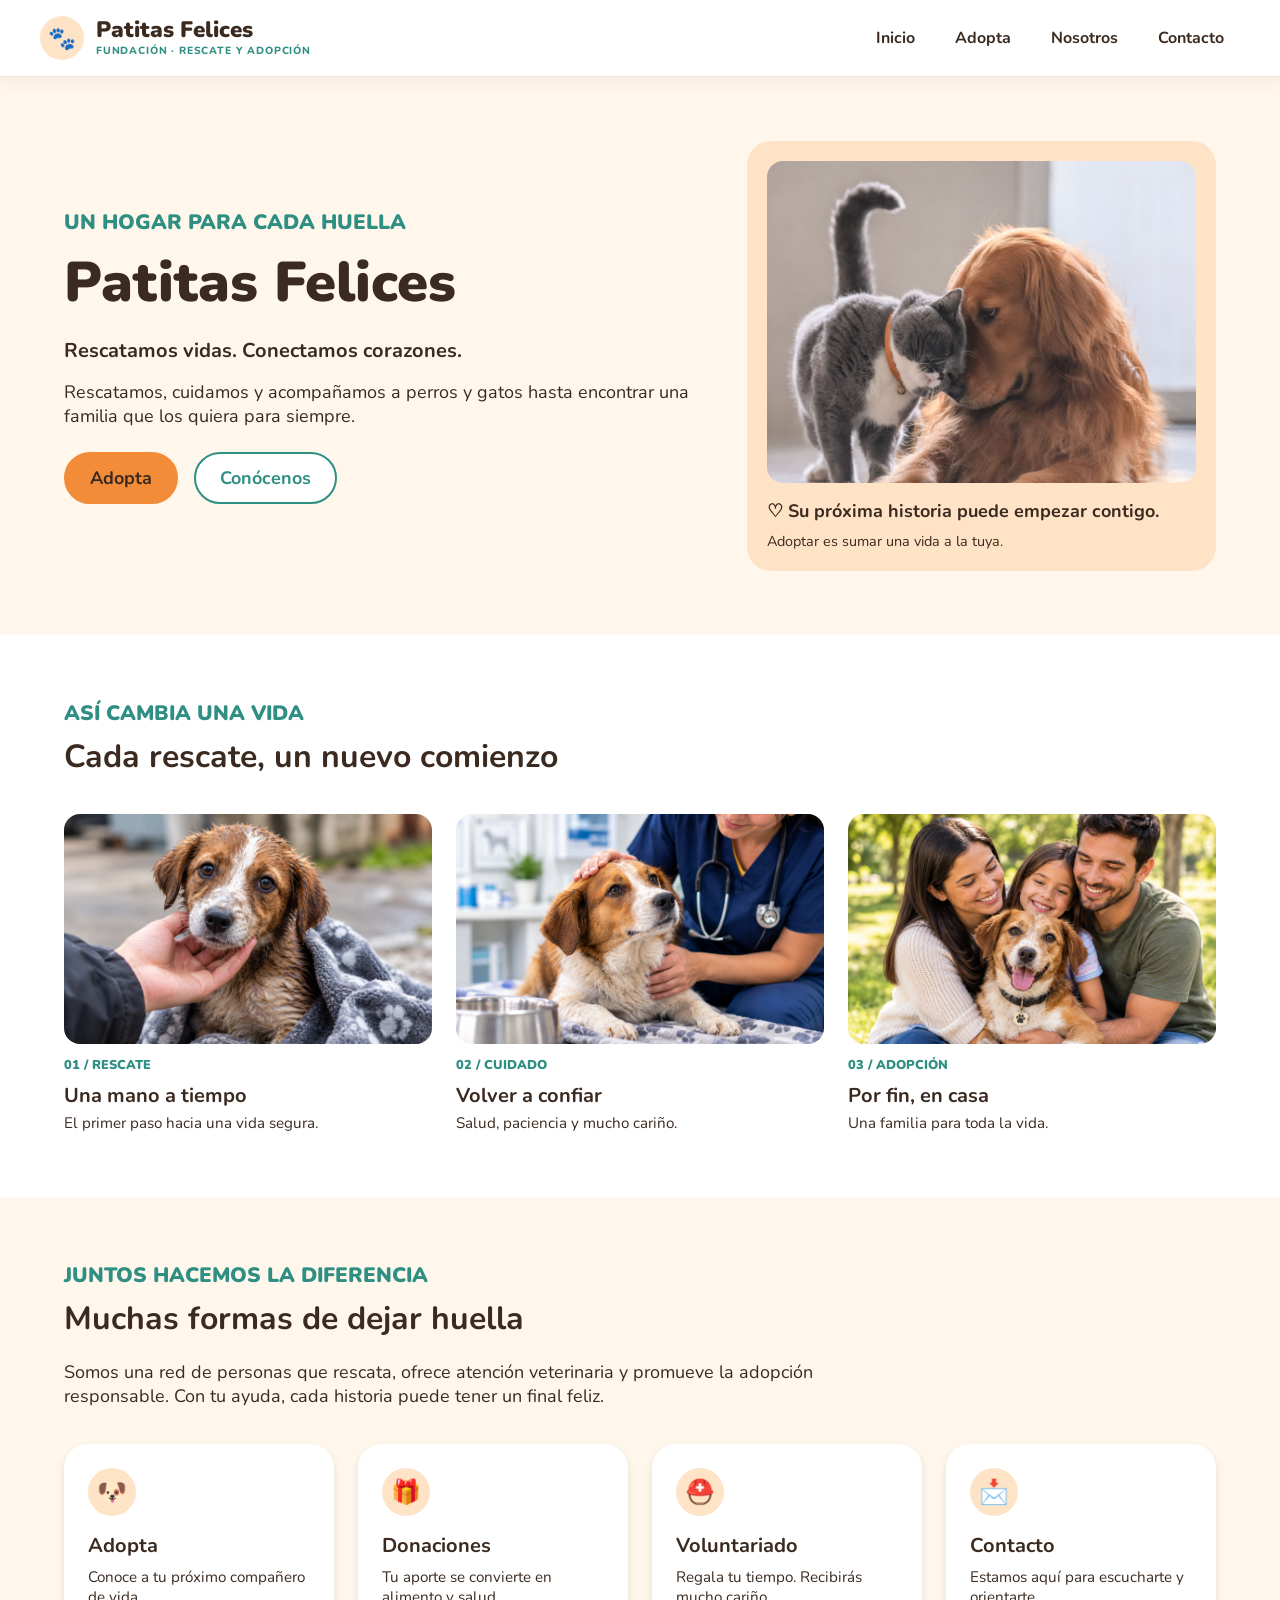
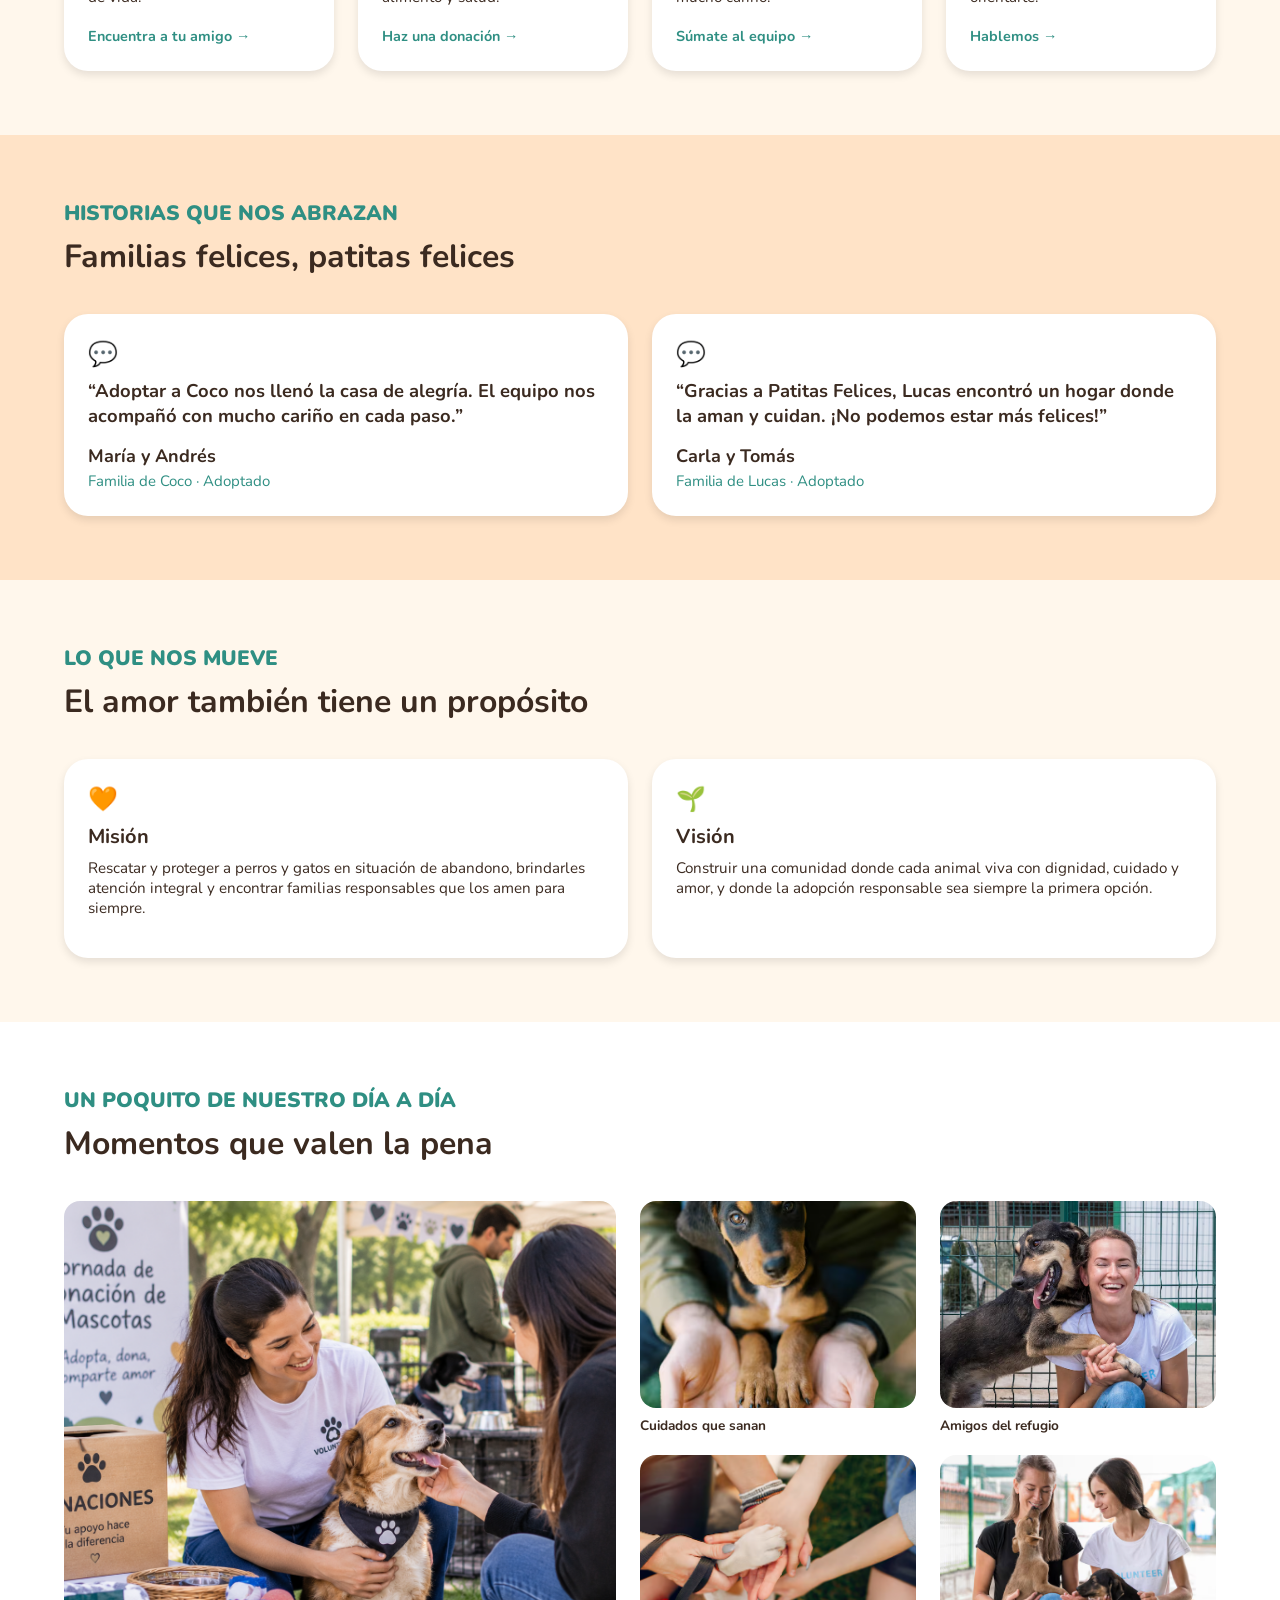
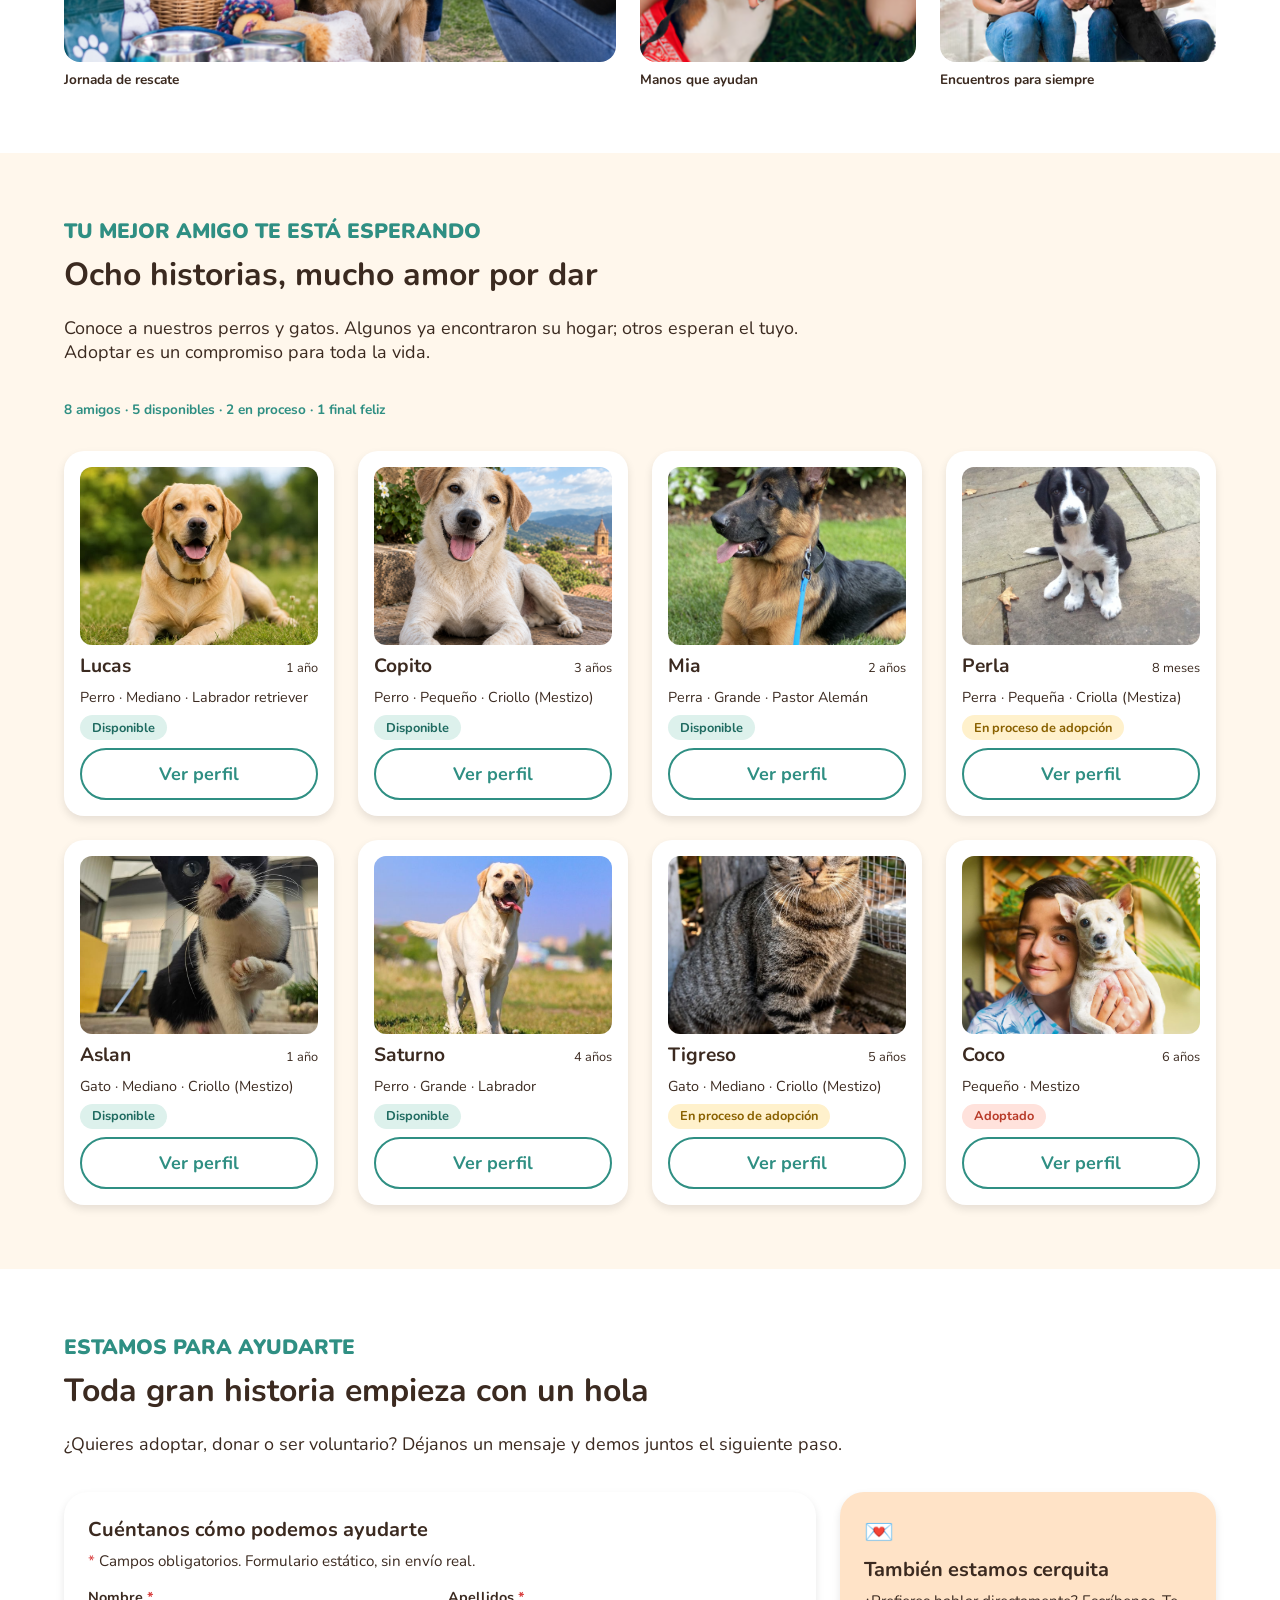
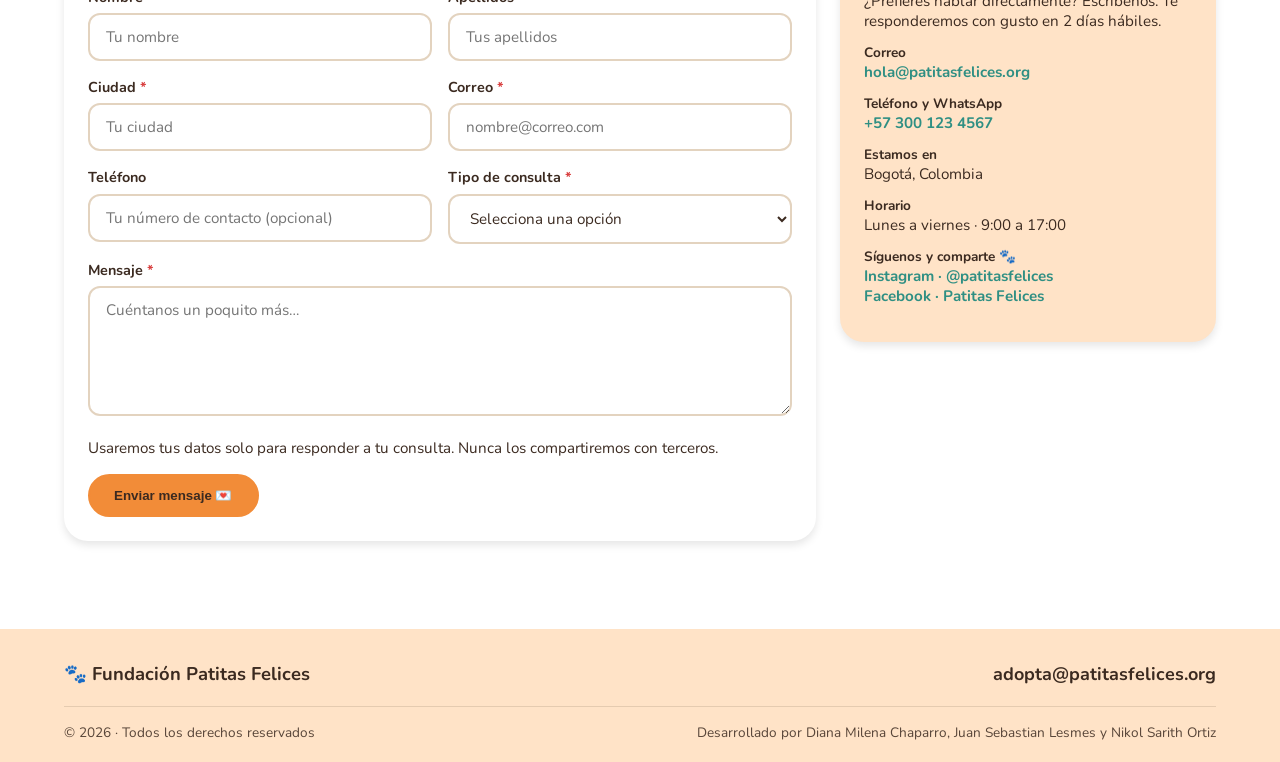
==== commit 4c822323: "style: se configura el header y footer de index y perfil" ====
--- a/index.html
+++ b/index.html
@@ -48,7 +48,7 @@
         </div>
 
         <div class="hero-tarjeta">
-          <img src="img/adopcion1.jpg" alt="Un niño abrazando a su perro">
+          <img src="img/gatoyperro.png" alt="Un niño abrazando a su perro">
           <p class="tarjeta-titulo">♡ Su próxima historia puede empezar contigo.</p>
           <p class="tarjeta-texto">Adoptar es sumar una vida a la tuya.</p>
         </div>
@@ -206,19 +206,19 @@
             <figcaption>Jornada de rescate</figcaption>
           </figure>
           <figure class="galeria-img">
-            <img src="img/galeria2.png" alt="Cuidados que sanan">
+            <img src="img/apoyar.png" alt="Cuidados que sanan">
             <figcaption>Cuidados que sanan</figcaption>
           </figure>
           <figure class="galeria-img">
-            <img src="img/galeria2.png" alt="Cuidados que sanan">
+            <img src="img/amigos.png" alt="Cuidados que sanan">
             <figcaption>Amigos del refugio</figcaption>
           </figure>
           <figure class="galeria-img">
-            <img src="img/galeria2.png" alt="Cuidados que sanan">
+            <img src="img/manos.png" alt="Cuidados que sanan">
             <figcaption>Manos que ayudan</figcaption>
           </figure>
           <figure class="galeria-img">
-            <img src="img/galeria2.png" alt="Cuidados que sanan">
+            <img src="img/encuentros.png" alt="Cuidados que sanan">
             <figcaption>Encuentros para siempre</figcaption>
           </figure>
         </div>
@@ -231,67 +231,77 @@
         <h2>Ocho historias, mucho amor por dar</h2>
         <p class="intro">Conoce a nuestros perros y gatos. Algunos ya encontraron su hogar; otros esperan el tuyo.
           Adoptar es un compromiso para toda la vida.</p>
-        <p class="resumen">8 amigos · 6 disponibles · 2 finales felices</p>
+        <p class="resumen">8 amigos · 5 disponibles · 2 en proceso · 1 final feliz</p>
 
         <div class="catalogo">
 
           <article class="animal">
-            <img src="img/adopcion1.jpg" alt="Luna, perra mestiza">
-            <div class="animal-nombre">
-              <h3>Luna</h3><small>2 años</small>
-            </div>
-            <p class="animal-datos">Mediana · Mestiza</p>
+            <img src="img/lucas.jpg" alt="Lucas, perro labrador retriever">
+            <div class="animal-nombre">
+              <h3>Lucas</h3><small>1 año</small>
+            </div>
+            <p class="animal-datos">Perro · Mediano · Labrador retriever</p>
             <span class="etiqueta disponible">Disponible</span>
             <a class="btn btn-contorno" href="perfil.html">Ver perfil</a>
           </article>
 
           <article class="animal">
-            <img src="img/adopcion1.jpg" alt="Simón, gato criollo">
-            <div class="animal-nombre">
-              <h3>Simón</h3><small>3 años</small>
-            </div>
-            <p class="animal-datos">Pequeño · Gato criollo</p>
+            <img src="img/copito.png" alt="Copito, perro criollo">
+            <div class="animal-nombre">
+              <h3>Copito</h3><small>3 años</small>
+            </div>
+            <p class="animal-datos">Perro · Pequeño · Criollo (Mestizo)</p>
             <span class="etiqueta disponible">Disponible</span>
             <a class="btn btn-contorno" href="perfil.html">Ver perfil</a>
           </article>
 
           <article class="animal">
-            <img src="img/adopcion1.jpg" alt="Toby, perro mestizo">
-            <div class="animal-nombre">
-              <h3>Toby</h3><small>5 años</small>
-            </div>
-            <p class="animal-datos">Grande · Mestizo</p>
+            <img src="img/mia3.jpg" alt="Mia, perra pastor alemán">
+            <div class="animal-nombre">
+              <h3>Mia</h3><small>2 años</small>
+            </div>
+            <p class="animal-datos">Perra · Grande · Pastor Alemán</p>
             <span class="etiqueta disponible">Disponible</span>
             <a class="btn btn-contorno" href="perfil.html">Ver perfil</a>
           </article>
 
           <article class="animal">
-            <img src="img/adopcion1.jpg" alt="Mía, gata criolla">
-            <div class="animal-nombre">
-              <h3>Mía</h3><small>1 año</small>
-            </div>
-            <p class="animal-datos">Pequeña · Gata criolla</p>
-            <span class="etiqueta adoptado">Adoptado</span>
-            <a class="btn btn-contorno" href="perfil.html">Ver perfil</a>
-          </article>
-
-          <article class="animal">
-            <img src="img/adopcion1.jpg" alt="Bruno, perro mestizo">
-            <div class="animal-nombre">
-              <h3>Bruno</h3><small>4 años</small>
-            </div>
-            <p class="animal-datos">Mediano · Mestizo</p>
+            <img src="img/perla.jpg" alt="Perla, perra criolla">
+            <div class="animal-nombre">
+              <h3>Perla</h3><small>8 meses</small>
+            </div>
+            <p class="animal-datos">Perra · Pequeña · Criolla (Mestiza)</p>
+            <span class="etiqueta en-proceso">En proceso de adopción</span>
+            <a class="btn btn-contorno" href="perfil.html">Ver perfil</a>
+          </article>
+
+          <article class="animal">
+            <img src="img/aslan.jpg" alt="Aslan, gato criollo">
+            <div class="animal-nombre">
+              <h3>Aslan</h3><small>1 año</small>
+            </div>
+            <p class="animal-datos">Gato · Mediano · Criollo (Mestizo)</p>
             <span class="etiqueta disponible">Disponible</span>
             <a class="btn btn-contorno" href="perfil.html">Ver perfil</a>
           </article>
 
           <article class="animal">
-            <img src="img/adopcion1.jpg" alt="Nala, perra mestiza">
-            <div class="animal-nombre">
-              <h3>Nala</h3><small>8 meses</small>
-            </div>
-            <p class="animal-datos">Pequeña · Mestiza</p>
+            <img src="img/saturno.jpg" alt="Saturno, perro labrador">
+            <div class="animal-nombre">
+              <h3>Saturno</h3><small>4 años</small>
+            </div>
+            <p class="animal-datos">Perro · Grande · Labrador</p>
             <span class="etiqueta disponible">Disponible</span>
+            <a class="btn btn-contorno" href="perfil.html">Ver perfil</a>
+          </article>
+
+          <article class="animal">
+            <img src="img/tigreso.jpg" alt="Tigreso, gato criollo">
+            <div class="animal-nombre">
+              <h3>Tigreso</h3><small>5 años</small>
+            </div>
+            <p class="animal-datos">Gato · Mediano · Criollo (Mestizo)</p>
+            <span class="etiqueta en-proceso">En proceso de adopción</span>
             <a class="btn btn-contorno" href="perfil.html">Ver perfil</a>
           </article>
 
@@ -302,16 +312,6 @@
             </div>
             <p class="animal-datos">Pequeño · Mestizo</p>
             <span class="etiqueta adoptado">Adoptado</span>
-            <a class="btn btn-contorno" href="perfil.html">Ver perfil</a>
-          </article>
-
-          <article class="animal">
-            <img src="img/adopcion1.jpg" alt="Olivia, gata criolla">
-            <div class="animal-nombre">
-              <h3>Olivia</h3><small>2 años</small>
-            </div>
-            <p class="animal-datos">Pequeña · Gata criolla</p>
-            <span class="etiqueta disponible">Disponible</span>
             <a class="btn btn-contorno" href="perfil.html">Ver perfil</a>
           </article>
 
@@ -402,11 +402,15 @@
     </section>
   </main>
   <footer>
-    <div class="contenedor pie">
-      <strong>🐾 Fundación Patitas Felices</strong>
-      <span>© 2026</span>
-      <a href="mailto:hola@patitasfelices.org">hola@patitasfelices.org</a>
-      <a href="#">Desarrollado por Tu Nombre</a>
+    <div class="contenedor">
+      <div class="pie">
+        <strong>🐾 Fundación Patitas Felices</strong>
+        <a href="mailto:adopta@patitasfelices.org">adopta@patitasfelices.org</a>
+      </div>
+      <div class="pie-creditos">
+        <span>© 2026 · Todos los derechos reservados</span>
+        <span>Desarrollado por Diana Milena Chaparro, Juan Sebastian Lesmes y Nikol Sarith Ortiz</span>
+      </div>
     </div>
   </footer>
   <a class="subir" href="#inicio" aria-label="Volver al inicio">↑</a>
--- a/css/styles.css
+++ b/css/styles.css
@@ -34,9 +34,10 @@
   }
 
   header {
-    background-color: var(--blanco);
-    color: var(--cafe);
-    padding: 0;
+    background-color: #FFFFFF;
+    color: #3B2A20;
+    border-bottom: 1px solid #F3E2CF;
+    box-shadow: 0 4px 16px rgba(59, 42, 32, 0.06);
   }
 
   ul {
@@ -46,14 +47,22 @@
   }
 
 
+  nav ul {
+    gap: 0.5rem;
+  }
+
   nav a {
-    transition: color 0.3s;
+    display: inline-block;
+    padding: 0.45rem 1rem;
+    border-radius: 999px;
     font-weight: bold;
     font-size: 1rem;
+    transition: background-color 0.3s, color 0.3s;
   }
 
   nav a:hover {
-    color: var(--verde);
+    background-color: #FFE3C7;
+    color: #2F8F83;
   }
 
   /* Logo: ícono + texto en fila */
@@ -457,6 +466,11 @@
   .adoptado {
     background-color: #FFE2DC;
     color: #B83A28;
+  }
+
+  .en-proceso {
+    background-color: #FFF1CC;
+    color: #8A6100;
   }
 
   .animal .btn {
@@ -558,8 +572,9 @@
 
   /* ---------- Footer con Flexbox ---------- */
   footer {
-    background-color: var(--durazno);
-    padding: 1.5rem 0;
+    background-color: #FFE3C7;
+    color: #3B2A20;
+    padding: 2rem 0 1.25rem;
   }
 
   .pie {
@@ -567,6 +582,11 @@
     justify-content: space-between;
     align-items: center;
     gap: 1rem;
+    flex-wrap: wrap;
+  }
+
+  .pie strong {
+    font-size: 1.15rem;
   }
 
   .pie a {
@@ -575,6 +595,19 @@
 
   .pie a:hover {
     text-decoration: underline;
+  }
+
+  /* Segunda fila del footer: derechos y créditos */
+  .pie-creditos {
+    display: flex;
+    justify-content: space-between;
+    gap: 0.5rem 1.5rem;
+    flex-wrap: wrap;
+    margin-top: 1.25rem;
+    padding-top: 1rem;
+    border-top: 1px solid rgba(59, 42, 32, 0.15);
+    font-size: 0.85rem;
+    opacity: 0.85;
   }
 
   /* ---------- Botón flotante: subir al inicio ---------- */
@@ -711,9 +744,10 @@
       flex: 0 0 calc((100% - 1.5rem) / 2);
     }
 
-    /* Footer: los elementos pueden bajar de línea */
-    .pie {
-      flex-wrap: wrap;
+    /* Footer: todo centrado en una columna */
+    .pie,
+    .pie-creditos {
+      flex-direction: column;
       justify-content: center;
       text-align: center;
     }
@@ -727,7 +761,7 @@
     }
 
     .contenedor {
-      padding: 0 1.25rem;
+      padding: 1rem 1.25rem;
     }
 
     .seccion {
@@ -752,11 +786,14 @@
       flex-direction: column;
       gap: 0.75rem;
     }
-
     .barra ul {
       flex-wrap: wrap;
       justify-content: center;
-      gap: 0.5rem 1.25rem;
+      gap: 0.25rem 0.5rem;
+    }
+
+    nav a {
+      padding: 0.35rem 0.75rem;
     }
 
     .logo small {
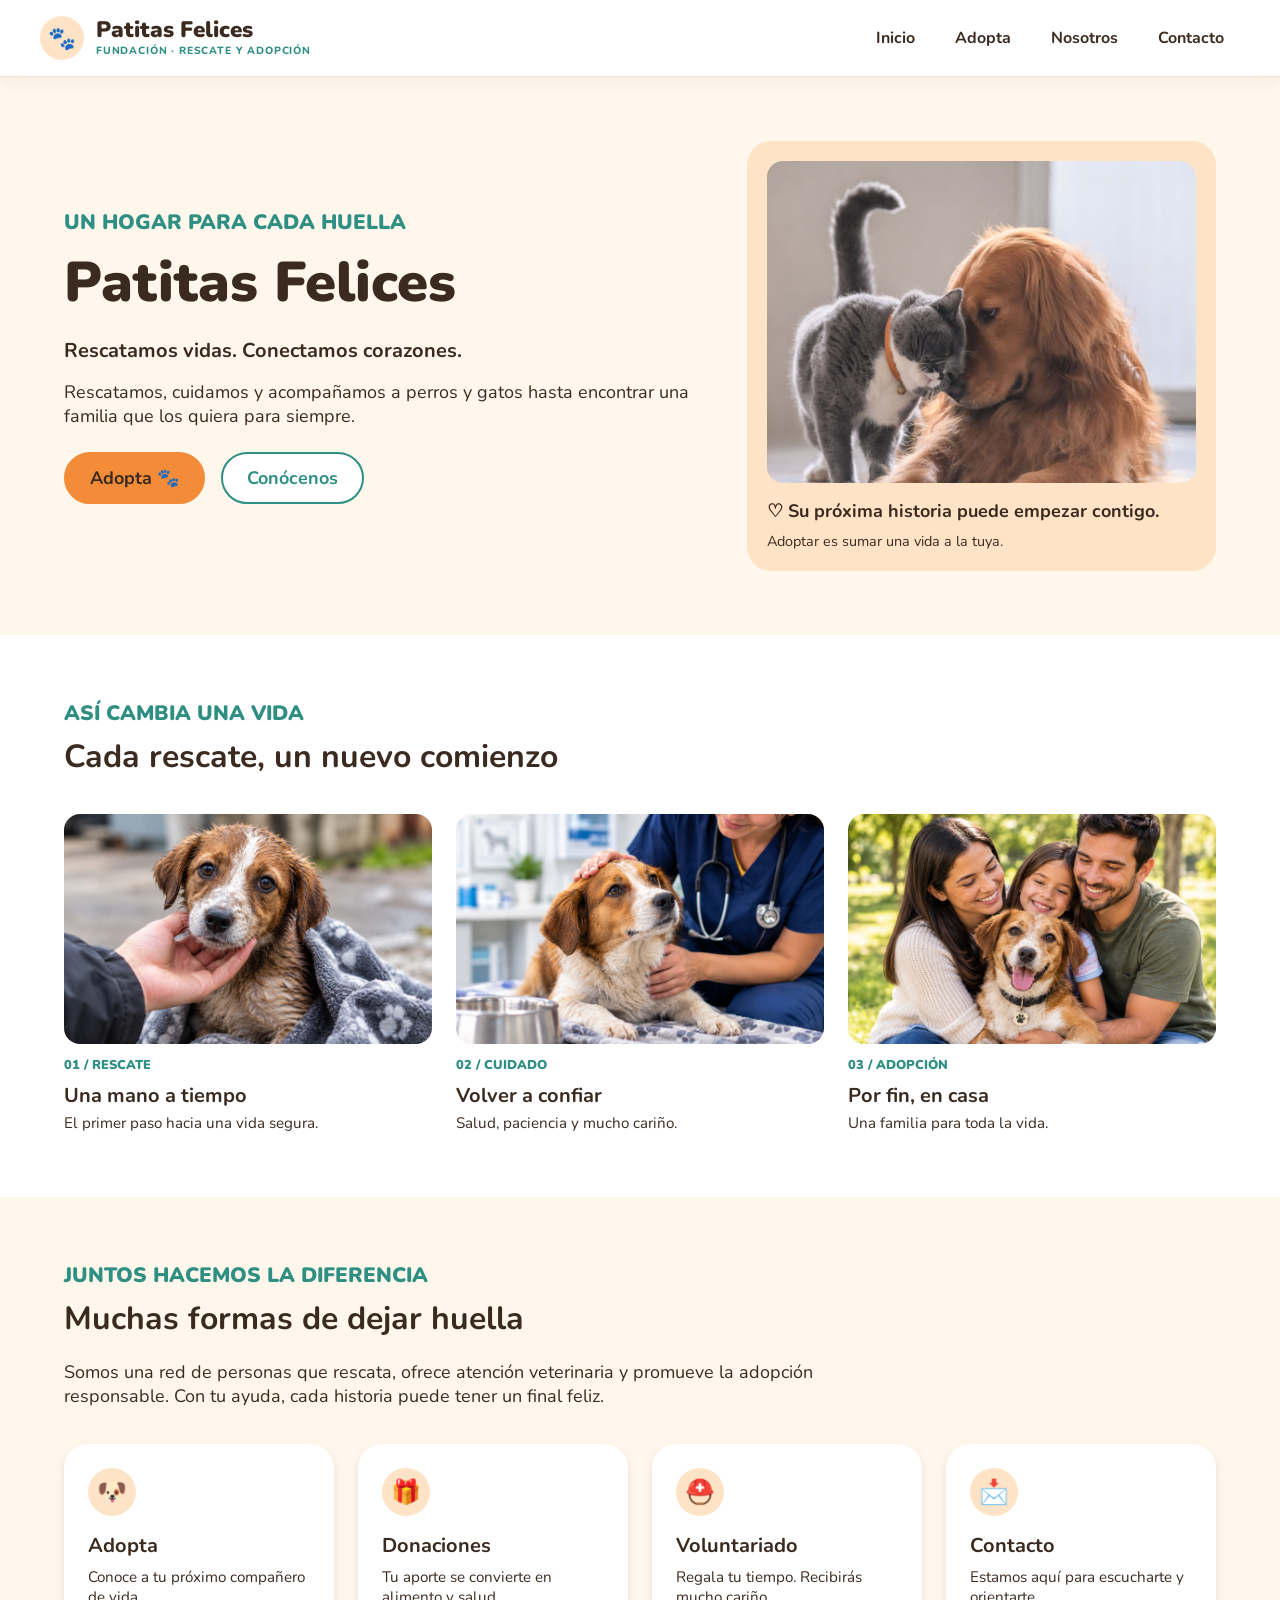
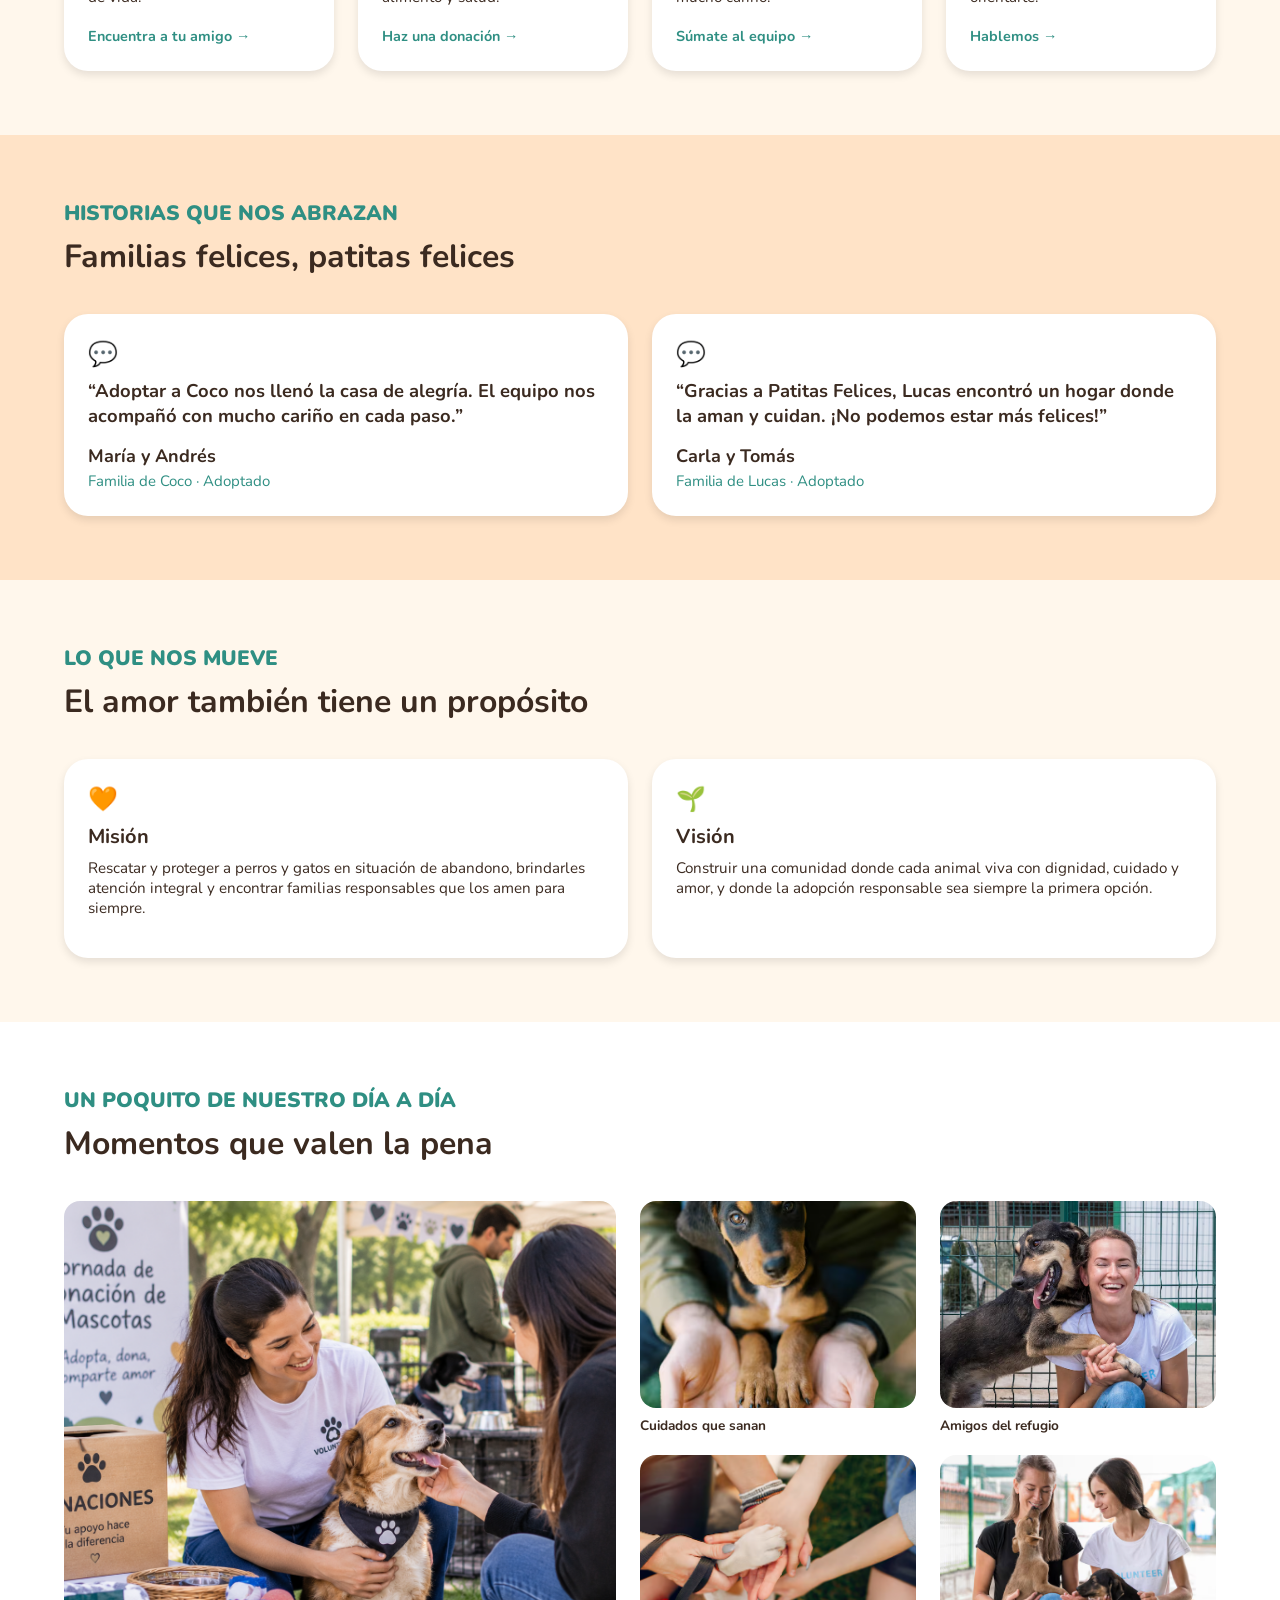
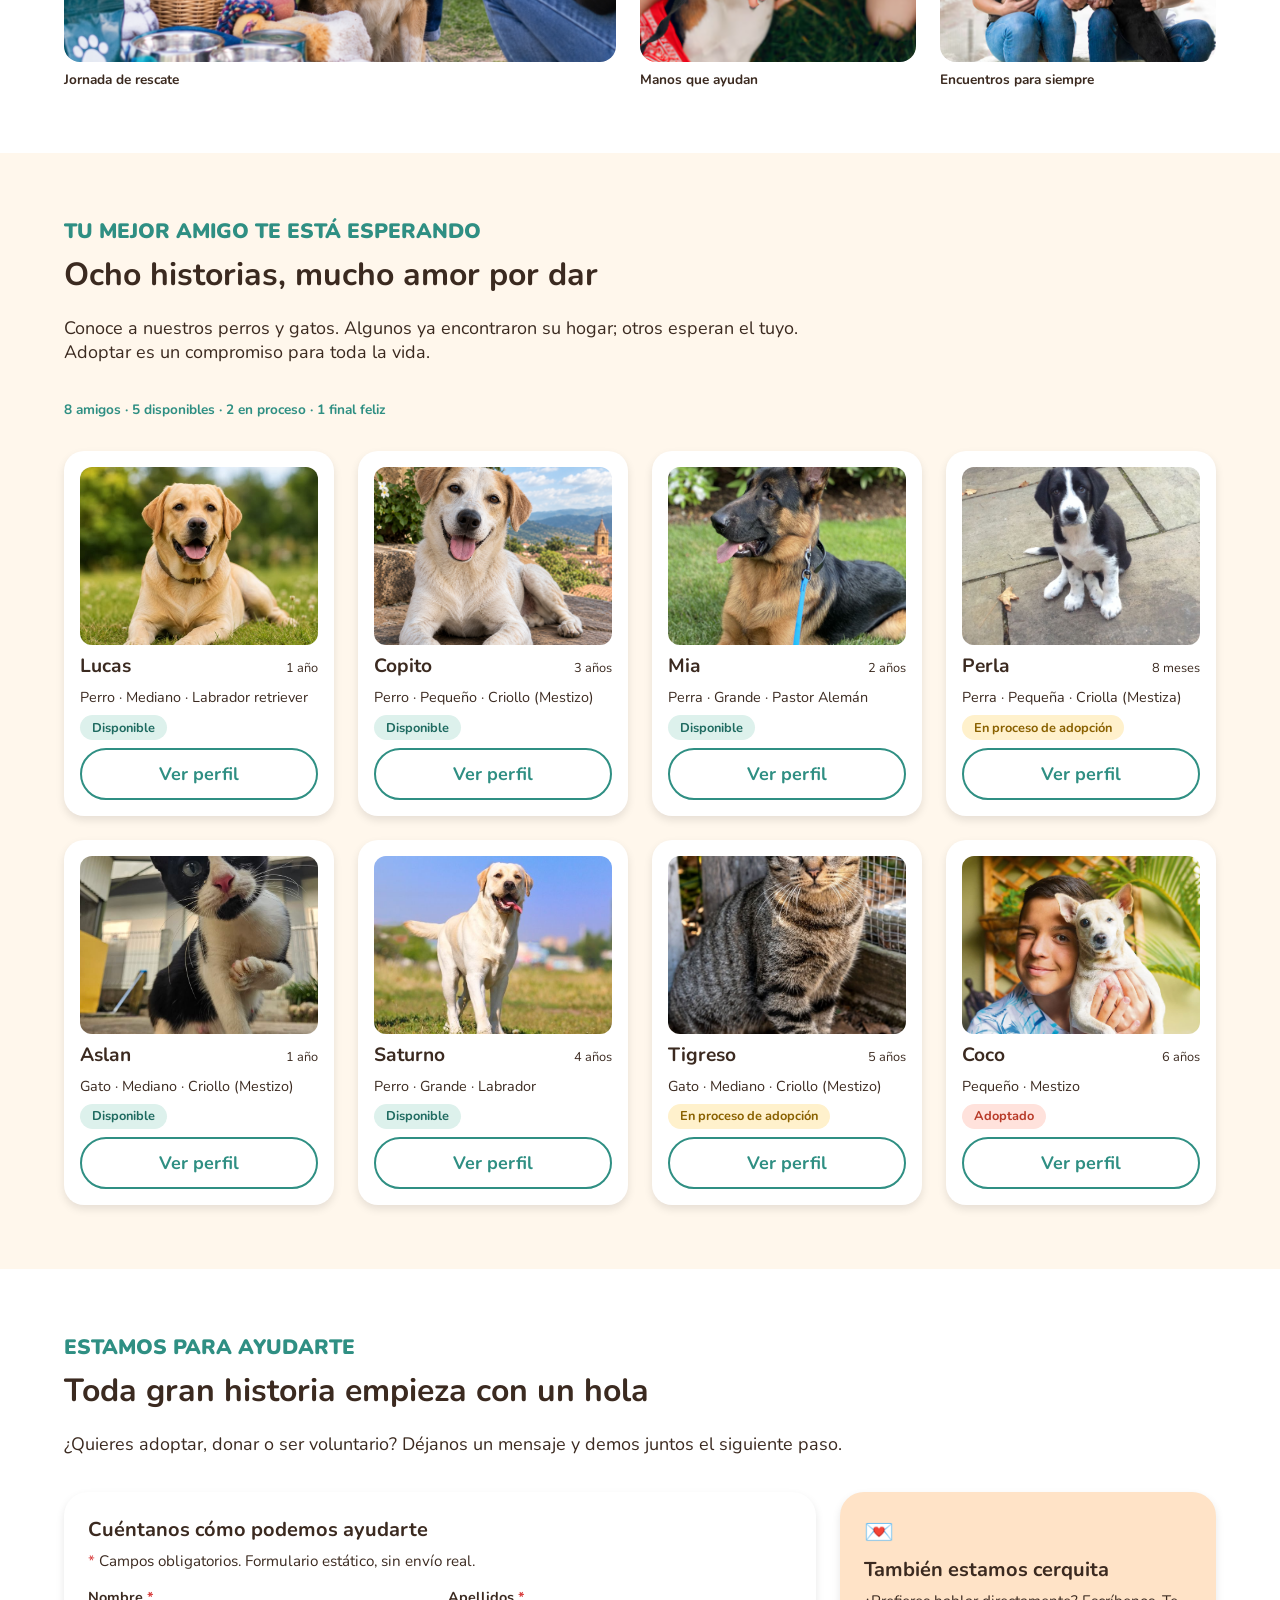
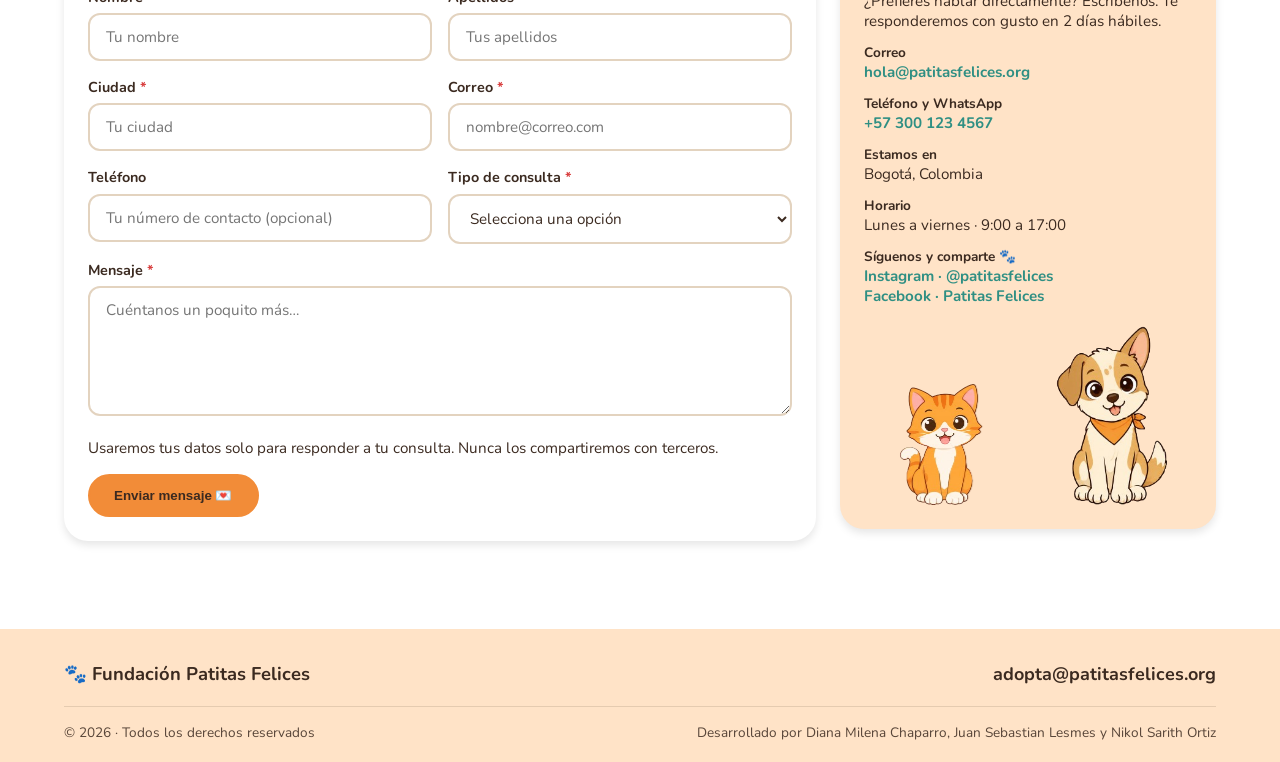
==== commit 3199351b: "Style: Se añaden sprites de gato y perro" ====
--- a/index.html
+++ b/index.html
@@ -42,7 +42,7 @@
           <p class="descripcion">Rescatamos, cuidamos y acompañamos a perros y gatos hasta encontrar una
             familia que los quiera para siempre.</p>
           <div class="hero-botones">
-            <a class="btn" href="#adopta">Adopta</a>
+            <a class="btn" href="#adopta">Adopta 🐾</a>
             <a class="btn btn-contorno" href="#contacto">Conócenos</a>
           </div>
         </div>
@@ -396,9 +396,15 @@
             <p>Lunes a viernes · 9:00 a 17:00</p>
             <strong>Síguenos y comparte 🐾</strong>
             <p><a href="#">Instagram · @patitasfelices</a><br><a href="#">Facebook · Patitas Felices</a></p>
+            <div class="mascotas">
+              <div class="gato-saludando" role="img" aria-label="Gato saludando"></div>
+              <div class="perro-saludando" role="img" aria-label="Perro saludando"></div>
+            </div>
+
           </aside>
         </div>
       </div>
+
     </section>
   </main>
   <footer>
@@ -413,6 +419,11 @@
       </div>
     </div>
   </footer>
+
+
+
+
+
   <a class="subir" href="#inicio" aria-label="Volver al inicio">↑</a>
 </body>
 
--- a/css/styles.css
+++ b/css/styles.css
@@ -786,6 +786,7 @@
       flex-direction: column;
       gap: 0.75rem;
     }
+
     .barra ul {
       flex-wrap: wrap;
       justify-content: center;
@@ -830,4 +831,71 @@
       height: 2.5rem;
       font-size: 1.25rem;
     }
+  }
+
+
+
+
+
+  .gato-saludando {
+    width: 125.375px;
+    height: 124.5px;
+
+    background-image: url("../img/gato-sprite.png");
+    background-repeat: no-repeat;
+    background-size: 501.5px 124.5px;
+    position: relative;
+
+
+
+  }
+
+  .gato-saludando:hover {
+    animation: saludar 1s steps(4) infinite;
+  }
+
+  @keyframes saludar {
+    from {
+      background-position: 0 0;
+    }
+
+    to {
+      background-position: -501.5px 0;
+    }
+  }
+
+
+  .perro-saludando {
+    width: 124px;
+    height: 187px;
+
+    background-image: url("../img/perro-sprite.png");
+    background-repeat: no-repeat;
+    background-position: 0 0;
+    background-size: 500px 187px;
+  }
+
+  .perro-saludando:hover {
+    animation: saludar-perro 0.8s steps(4) infinite;
+  }
+
+  @keyframes saludar-perro {
+    from {
+      background-position: 0 0;
+    }
+
+    to {
+      background-position: -500px 0;
+    }
+  }
+
+  .mascotas{
+    display: flex;
+    justify-content: center;
+    align-items: end;
+    gap: 2rem;
+  }
+  .mascotas img{
+    height: 220px;
+    width: auto;
   }
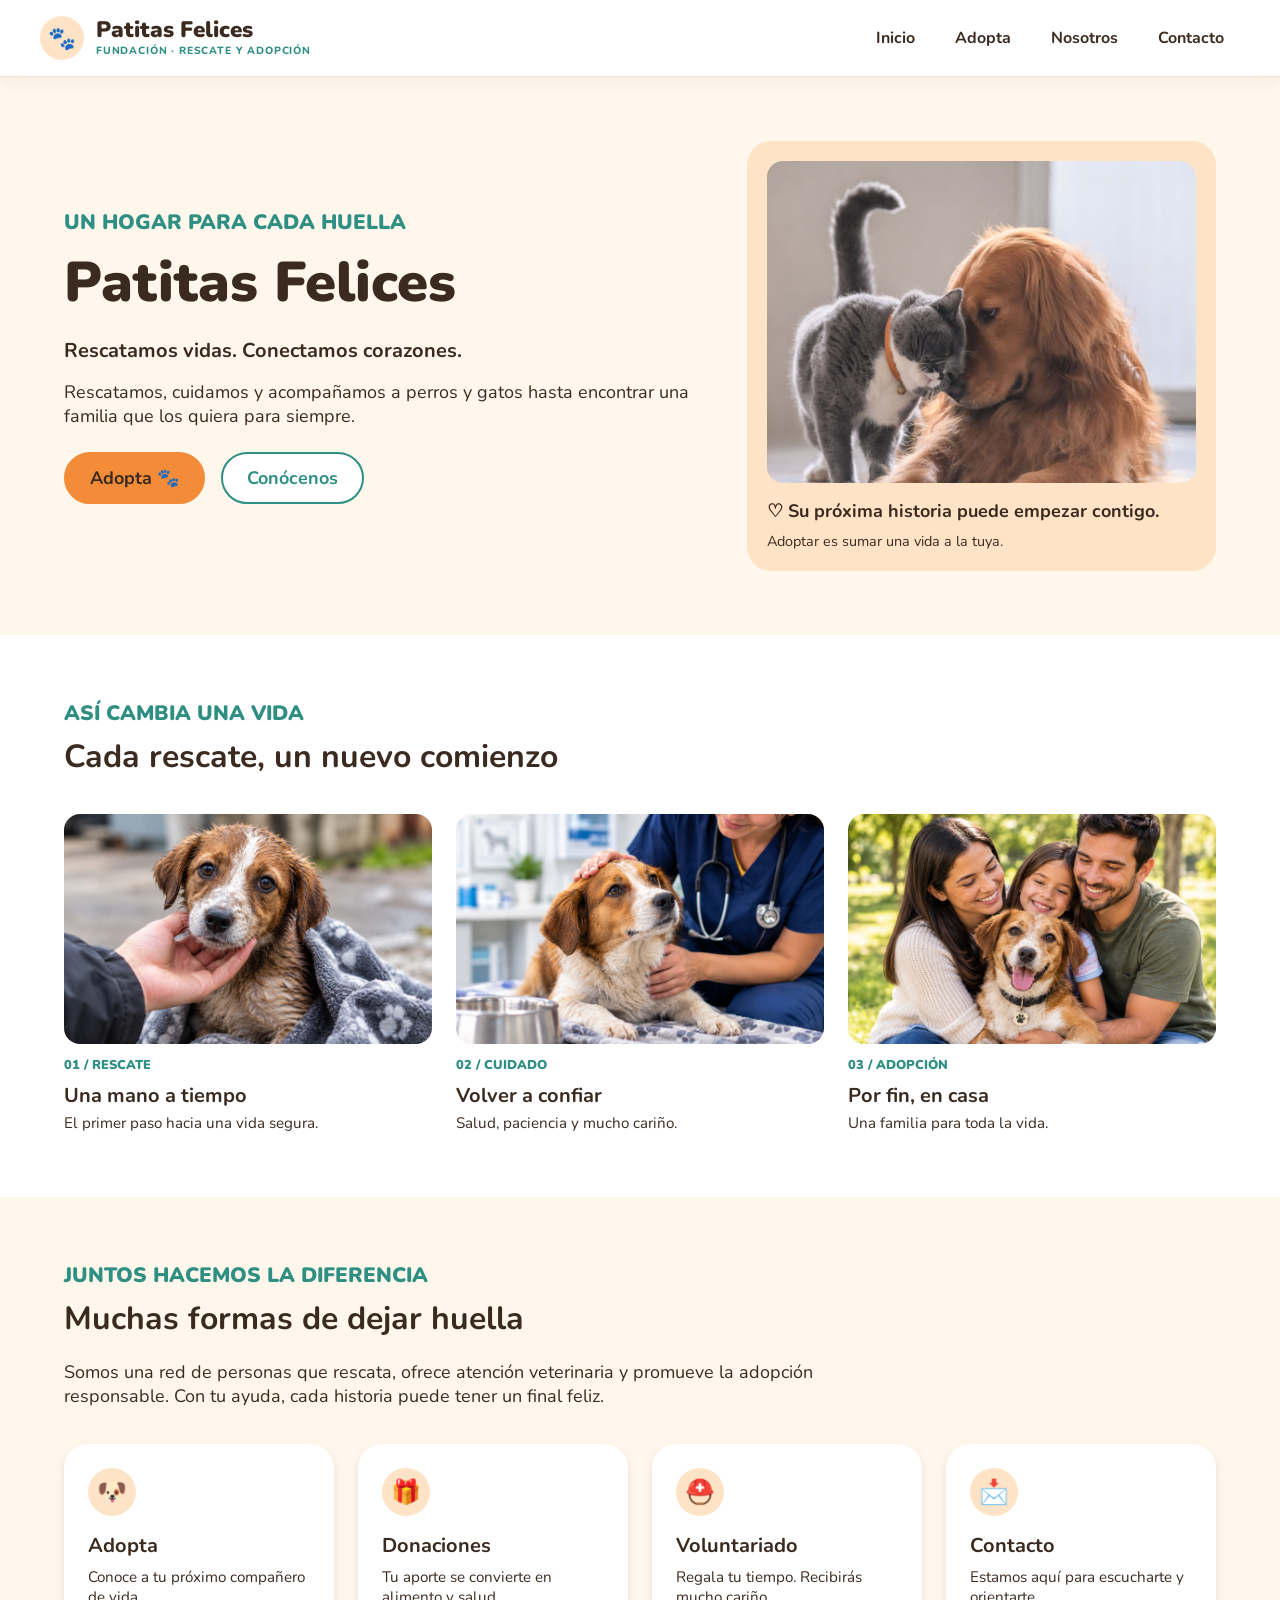
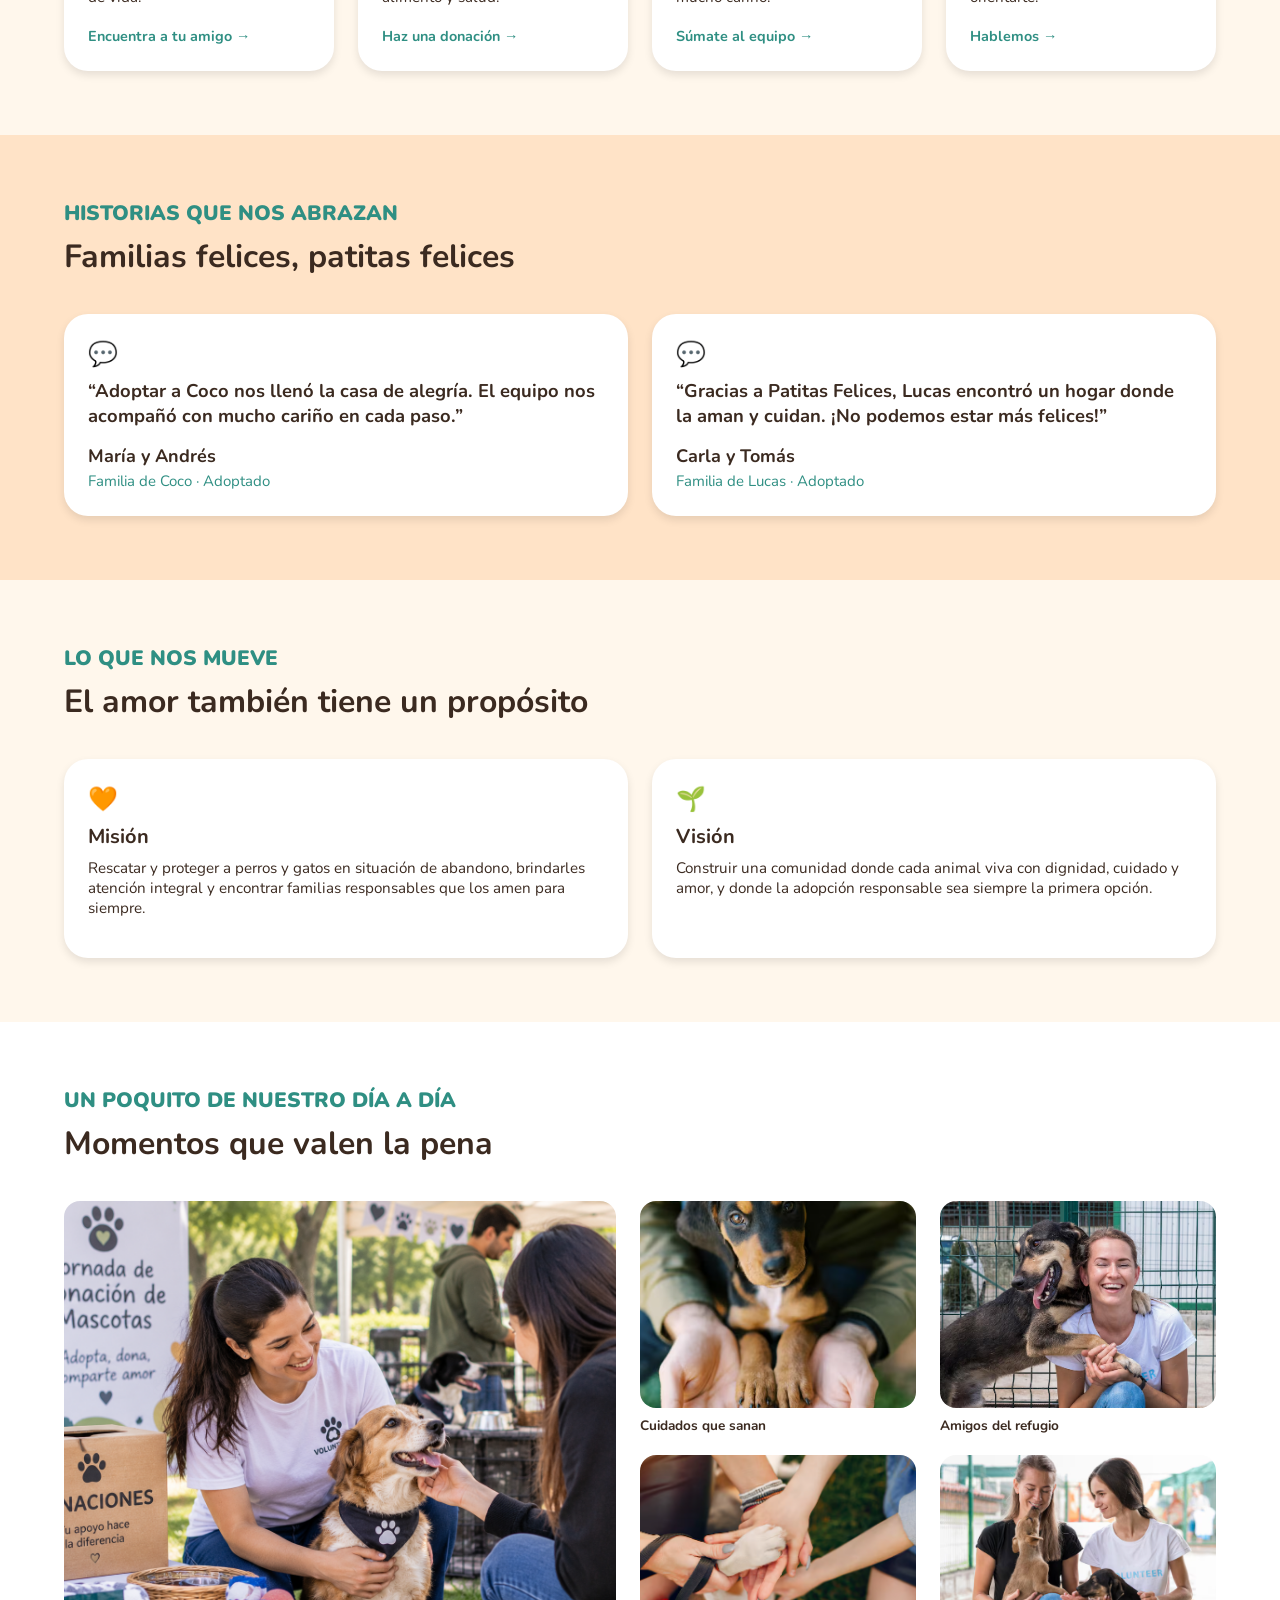
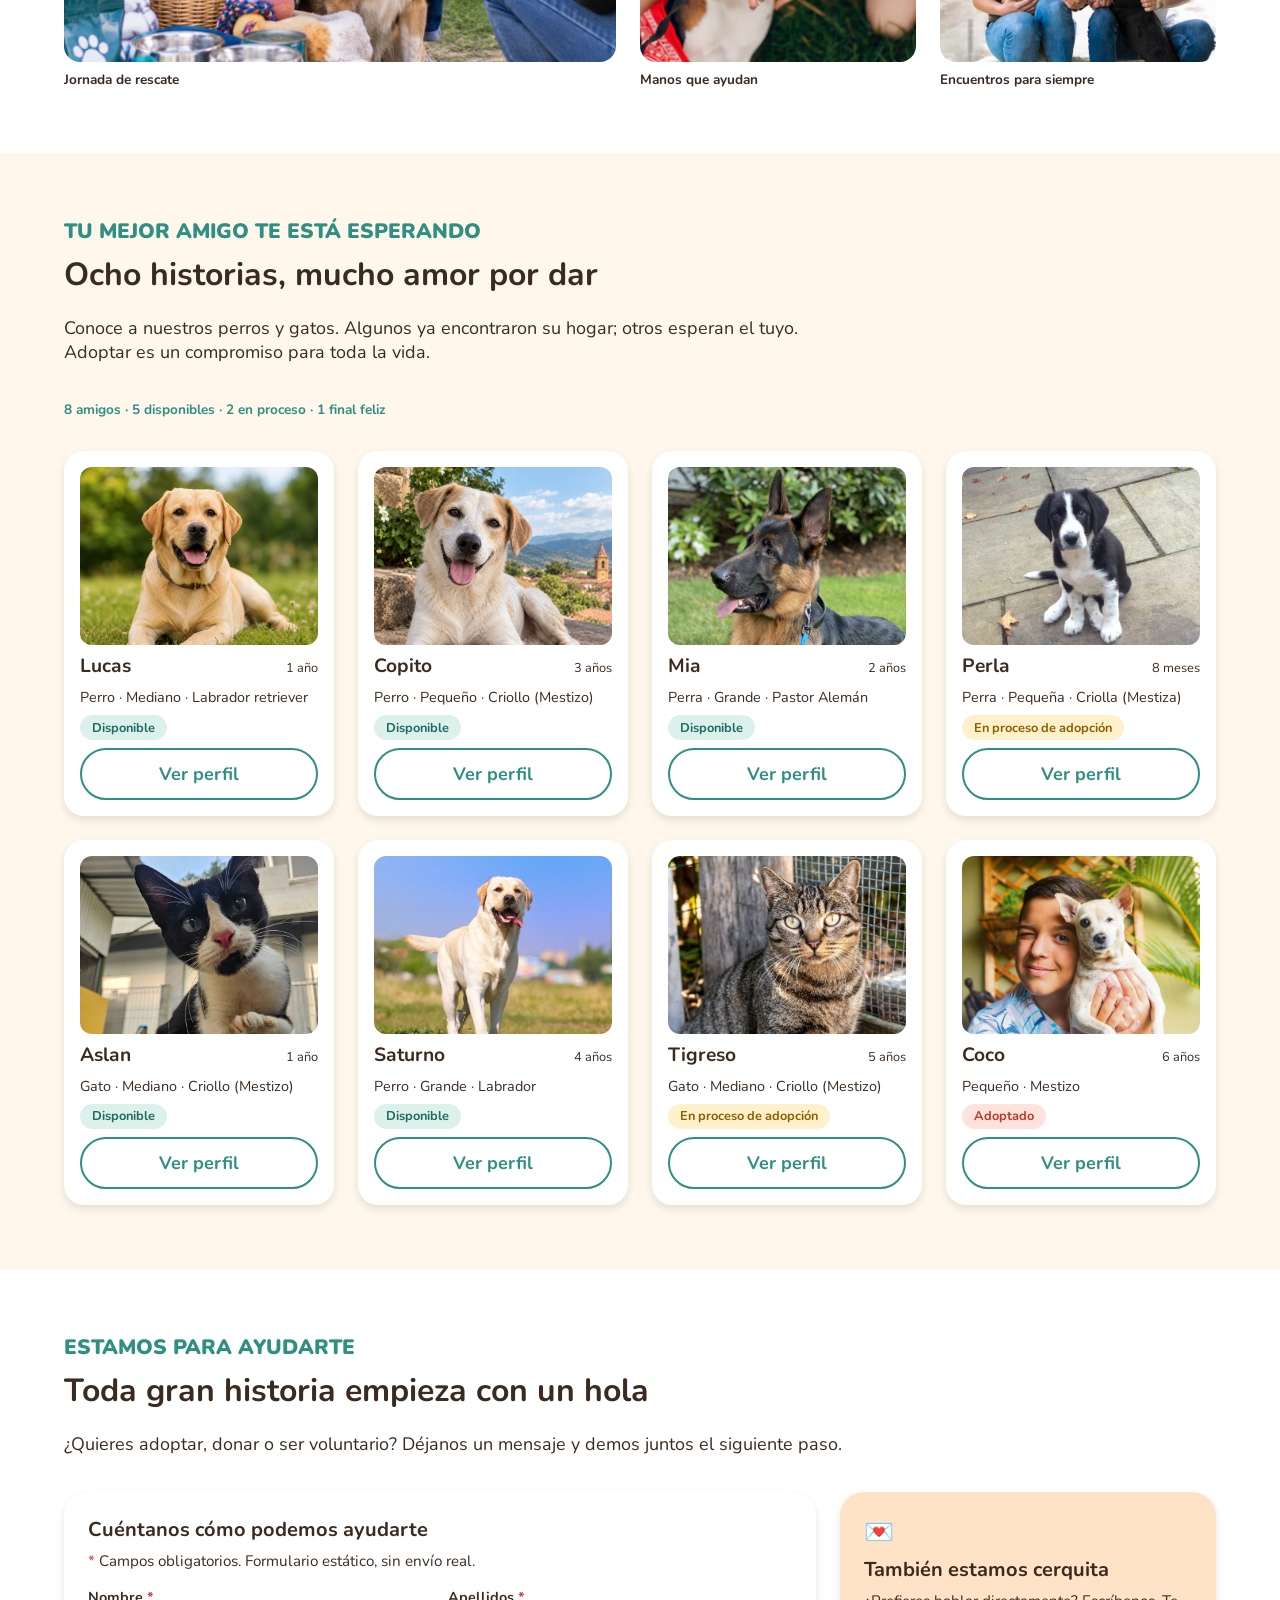
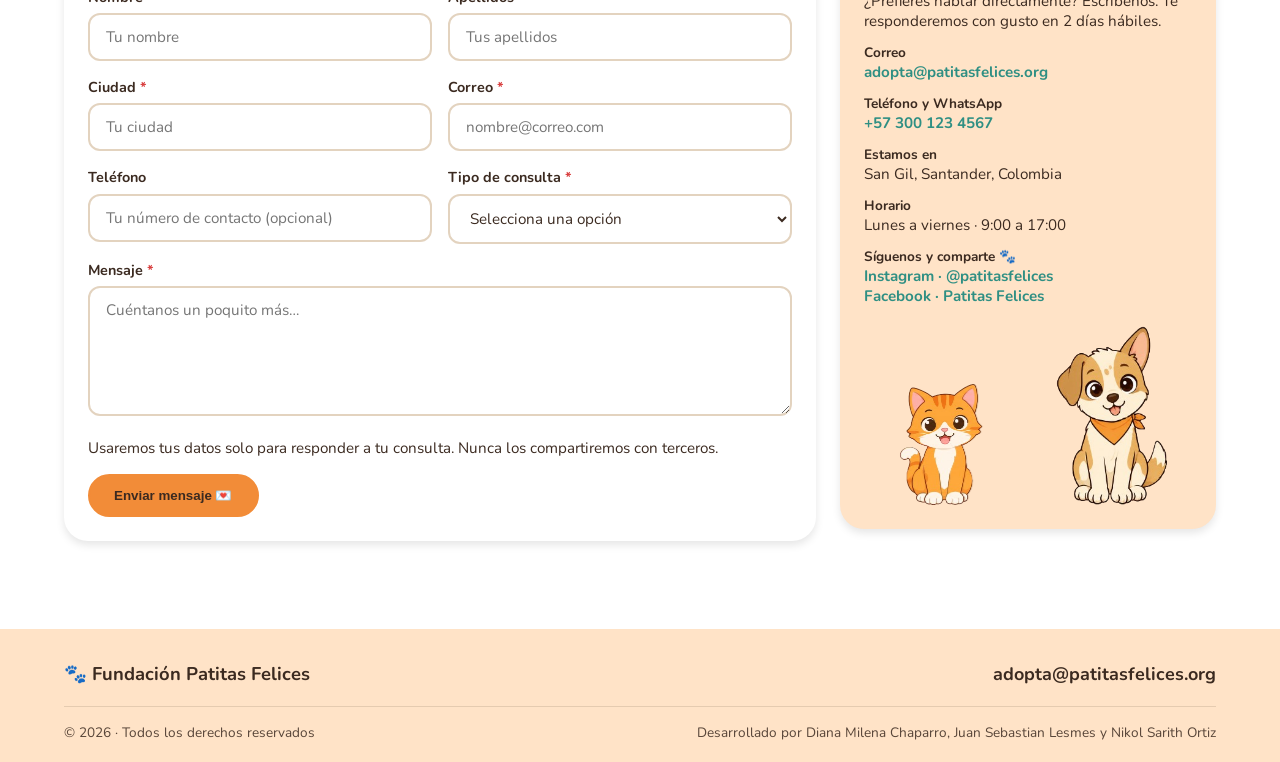
==== commit 0e6cdcfe: "style: se ajusta correo e imagenes de galeria" ====
--- a/index.html
+++ b/index.html
@@ -387,11 +387,11 @@
             <h3>También estamos cerquita</h3>
             <p>¿Prefieres hablar directamente? Escríbenos. Te responderemos con gusto en 2 días hábiles.</p>
             <strong>Correo</strong>
-            <p><a href="mailto:hola@patitasfelices.org">hola@patitasfelices.org</a></p>
+            <p><a href="mailto:adopta@patitasfelices.org">adopta@patitasfelices.org</a></p>
             <strong>Teléfono y WhatsApp</strong>
             <p><a href="tel:+573001234567">+57 300 123 4567</a></p>
             <strong>Estamos en</strong>
-            <p>Bogotá, Colombia</p>
+            <p>San Gil, Santander, Colombia</p>
             <strong>Horario</strong>
             <p>Lunes a viernes · 9:00 a 17:00</p>
             <strong>Síguenos y comparte 🐾</strong>
--- a/css/styles.css
+++ b/css/styles.css
@@ -428,6 +428,7 @@
     width: 100%;
     aspect-ratio: 4 / 3;
     object-fit: cover;
+    object-position: center 10%;
     border-radius: 0.75rem;
   }
 
@@ -896,6 +897,6 @@
     gap: 2rem;
   }
   .mascotas img{
-    height: 220px;
+    height: 200px;
     width: auto;
   }
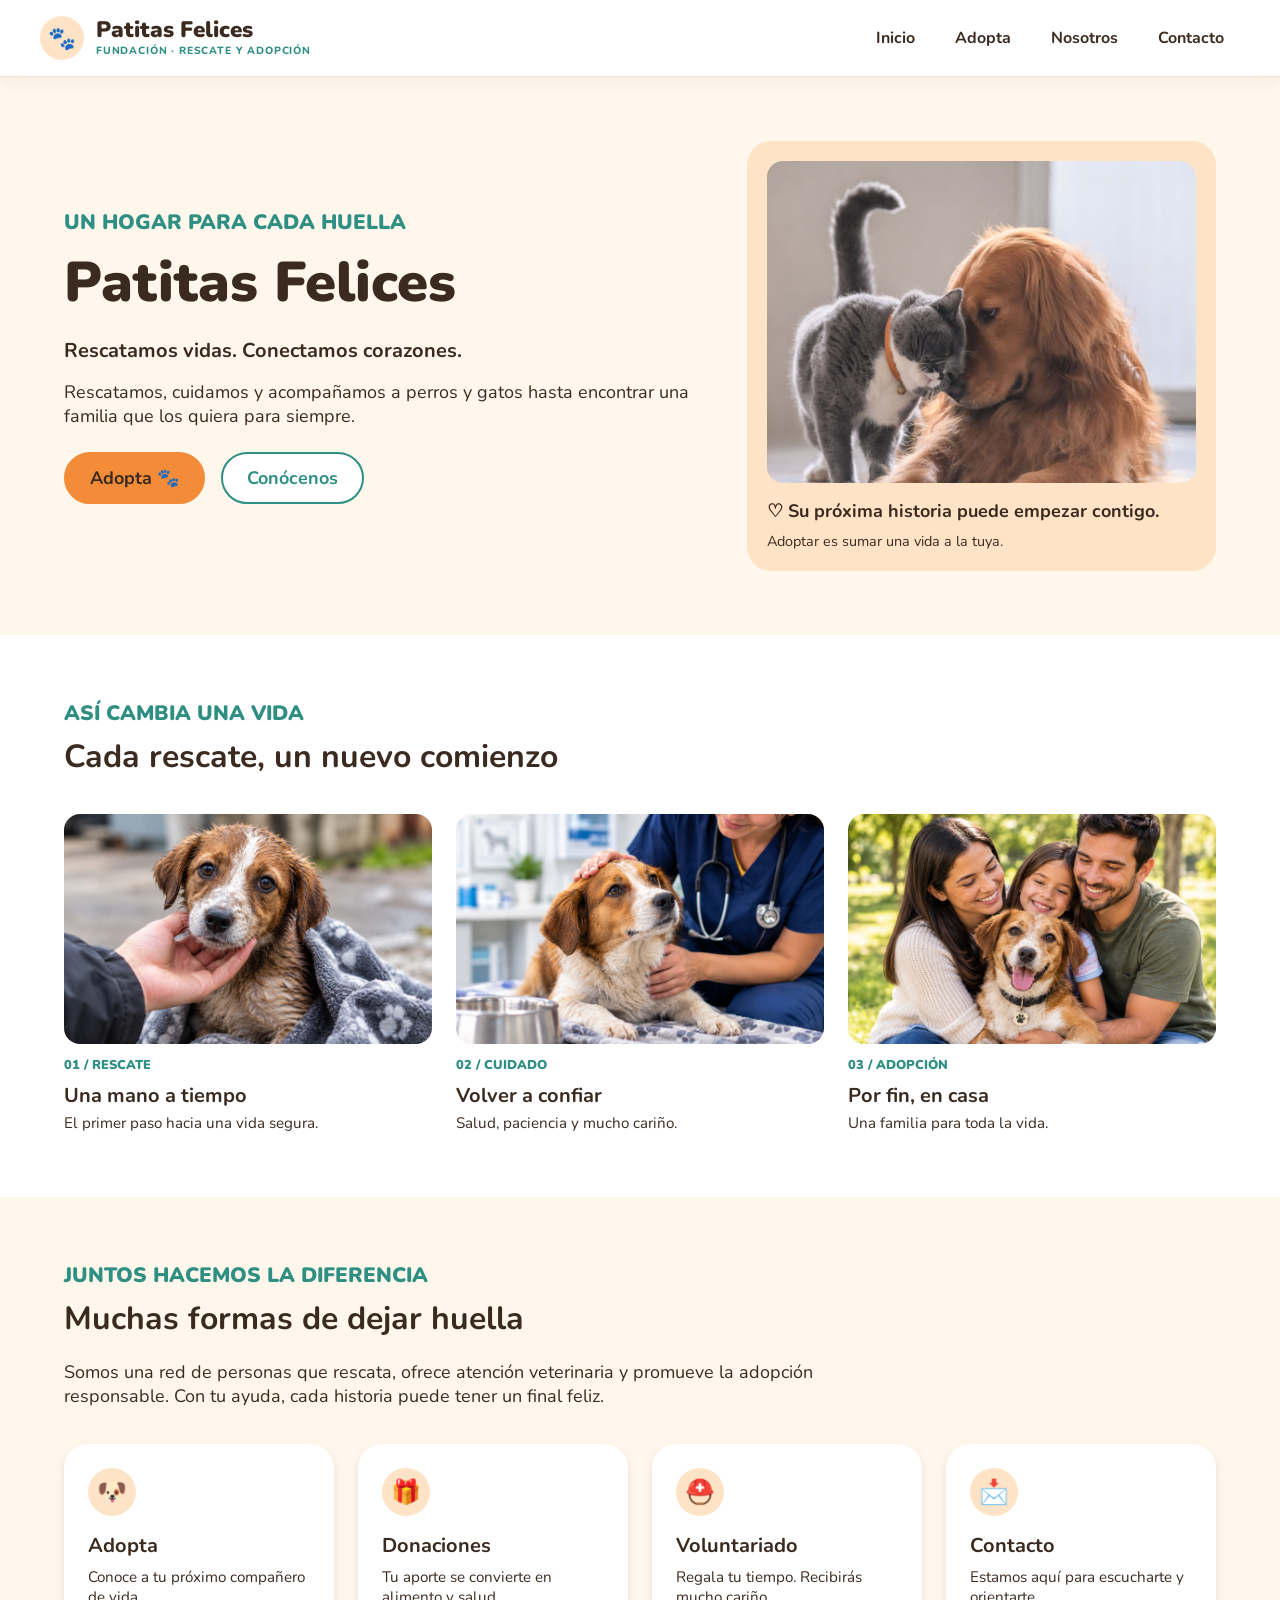
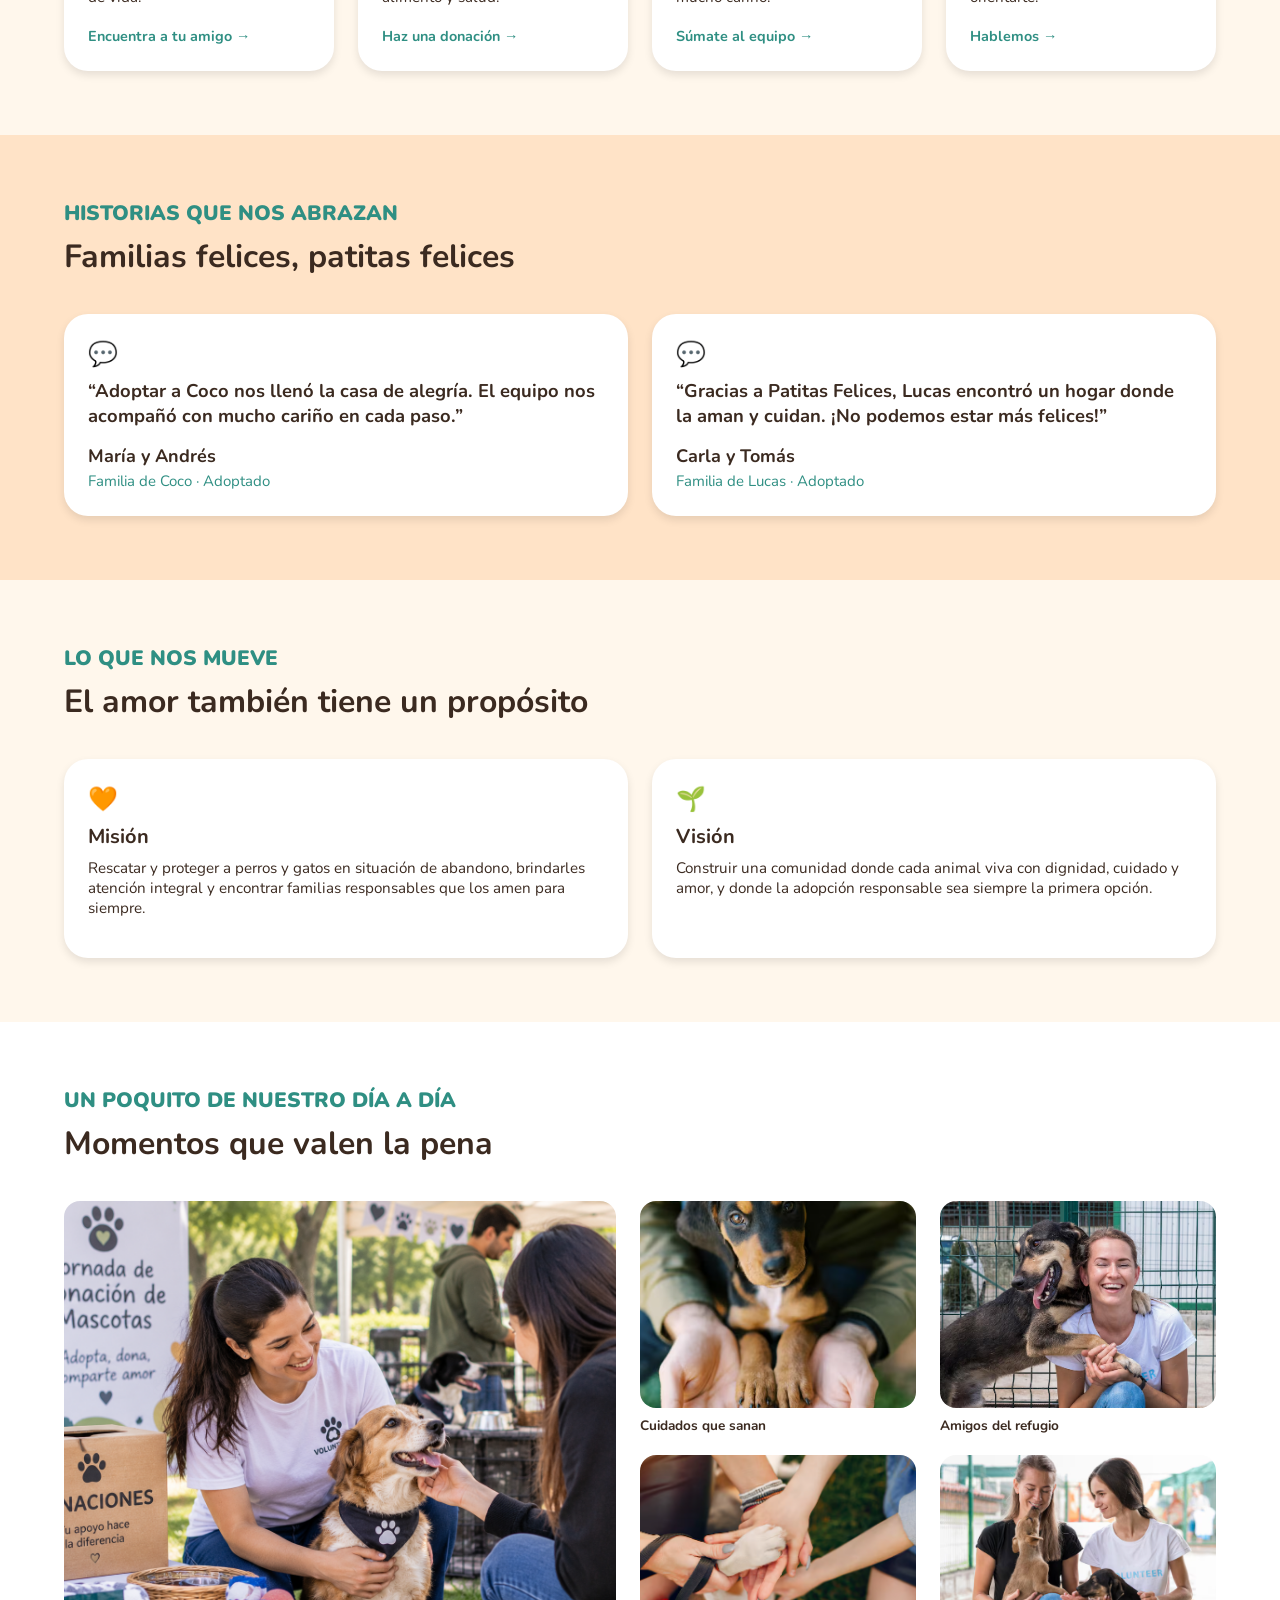
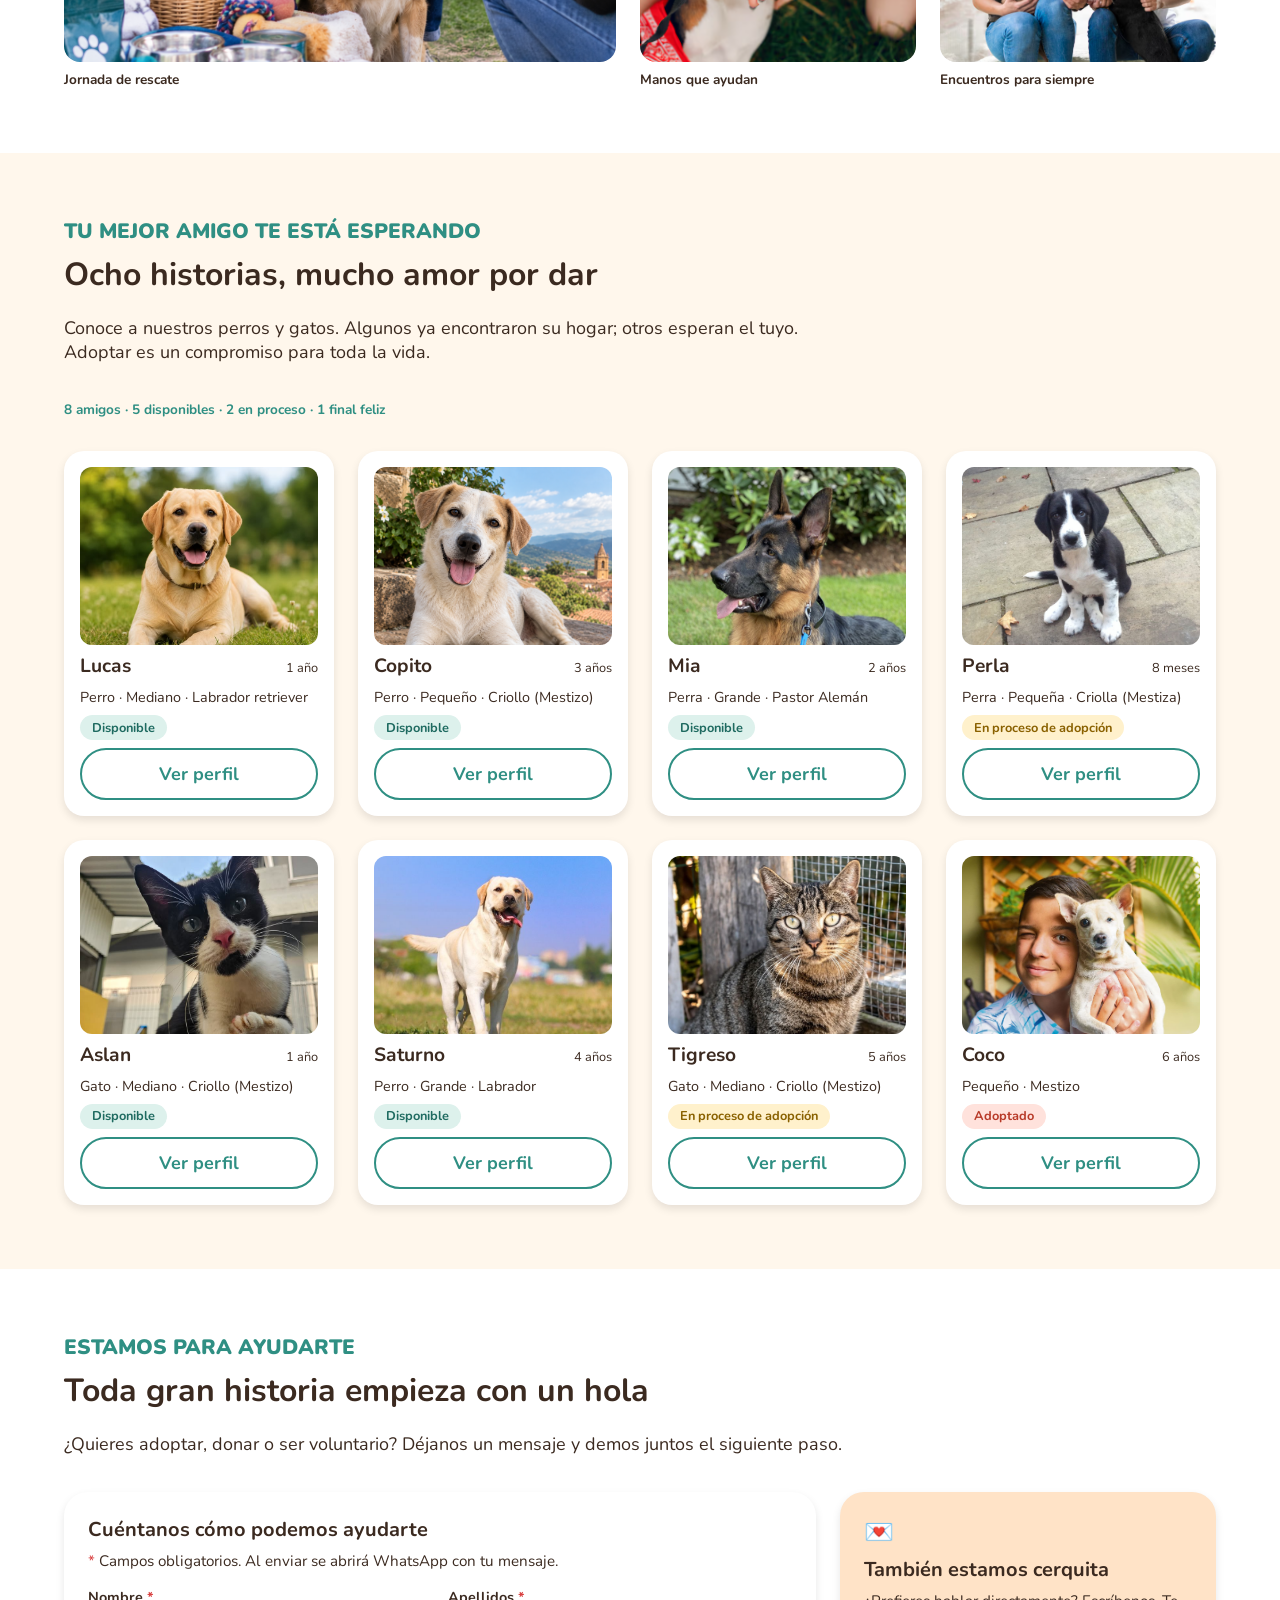
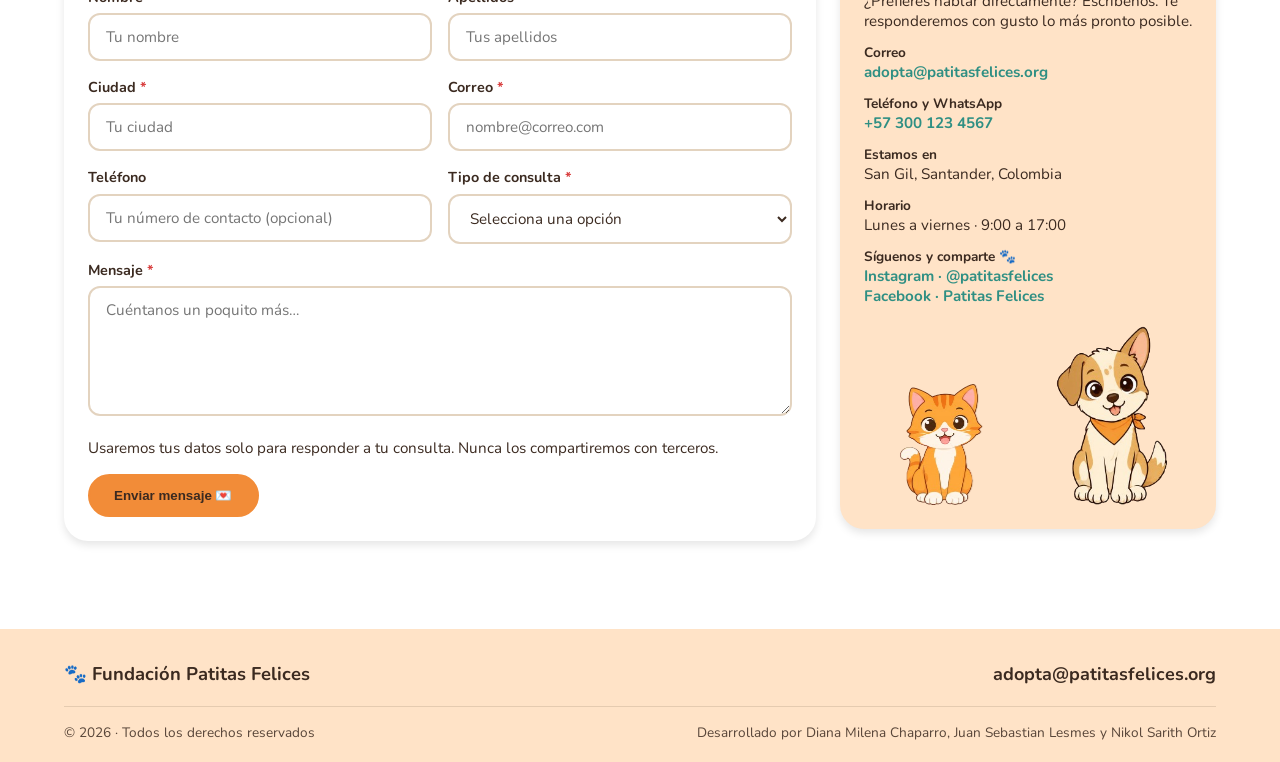
==== commit fabca60a: "fix: se ajsuta el botón de enviar" ====
--- a/index.html
+++ b/index.html
@@ -328,9 +328,9 @@
 
         <div class="contacto-grid">
 
-          <form class="tarjeta formulario" action="#" method="post">
+          <form class="tarjeta formulario" action="https://wa.me/573001234567" method="get" target="_blank">
             <h3>Cuéntanos cómo podemos ayudarte</h3>
-            <p class="nota"><span class="req">*</span> Campos obligatorios. Formulario estático, sin envío real.</p>
+            <p class="nota"><span class="req">*</span> Campos obligatorios. Al enviar se abrirá WhatsApp con tu mensaje.</p>
 
             <div class="fila">
               <div class="campo">
@@ -374,7 +374,7 @@
 
             <div class="campo">
               <label for="mensaje">Mensaje <span class="req">*</span></label>
-              <textarea id="mensaje" name="mensaje" placeholder="Cuéntanos un poquito más…" required></textarea>
+              <textarea id="mensaje" name="text"placeholder="Cuéntanos un poquito más…" required></textarea>
             </div>
 
             <p class="nota">Usaremos tus datos solo para responder a tu consulta. Nunca los compartiremos con terceros.
@@ -385,7 +385,7 @@
           <aside class="tarjeta info-contacto">
             <div class="icono-simple">💌</div>
             <h3>También estamos cerquita</h3>
-            <p>¿Prefieres hablar directamente? Escríbenos. Te responderemos con gusto en 2 días hábiles.</p>
+            <p>¿Prefieres hablar directamente? Escríbenos. Te responderemos con gusto lo más pronto posible.</p>
             <strong>Correo</strong>
             <p><a href="mailto:adopta@patitasfelices.org">adopta@patitasfelices.org</a></p>
             <strong>Teléfono y WhatsApp</strong>
@@ -395,7 +395,7 @@
             <strong>Horario</strong>
             <p>Lunes a viernes · 9:00 a 17:00</p>
             <strong>Síguenos y comparte 🐾</strong>
-            <p><a href="#">Instagram · @patitasfelices</a><br><a href="#">Facebook · Patitas Felices</a></p>
+            <p><a href="https://www.instagram.com/patitas_felices_oax/">Instagram · @patitasfelices</a><br><a href="https://www.facebook.com/profile.php?id=100082118838442">Facebook · Patitas Felices</a></p>
             <div class="mascotas">
               <div class="gato-saludando" role="img" aria-label="Gato saludando"></div>
               <div class="perro-saludando" role="img" aria-label="Perro saludando"></div>
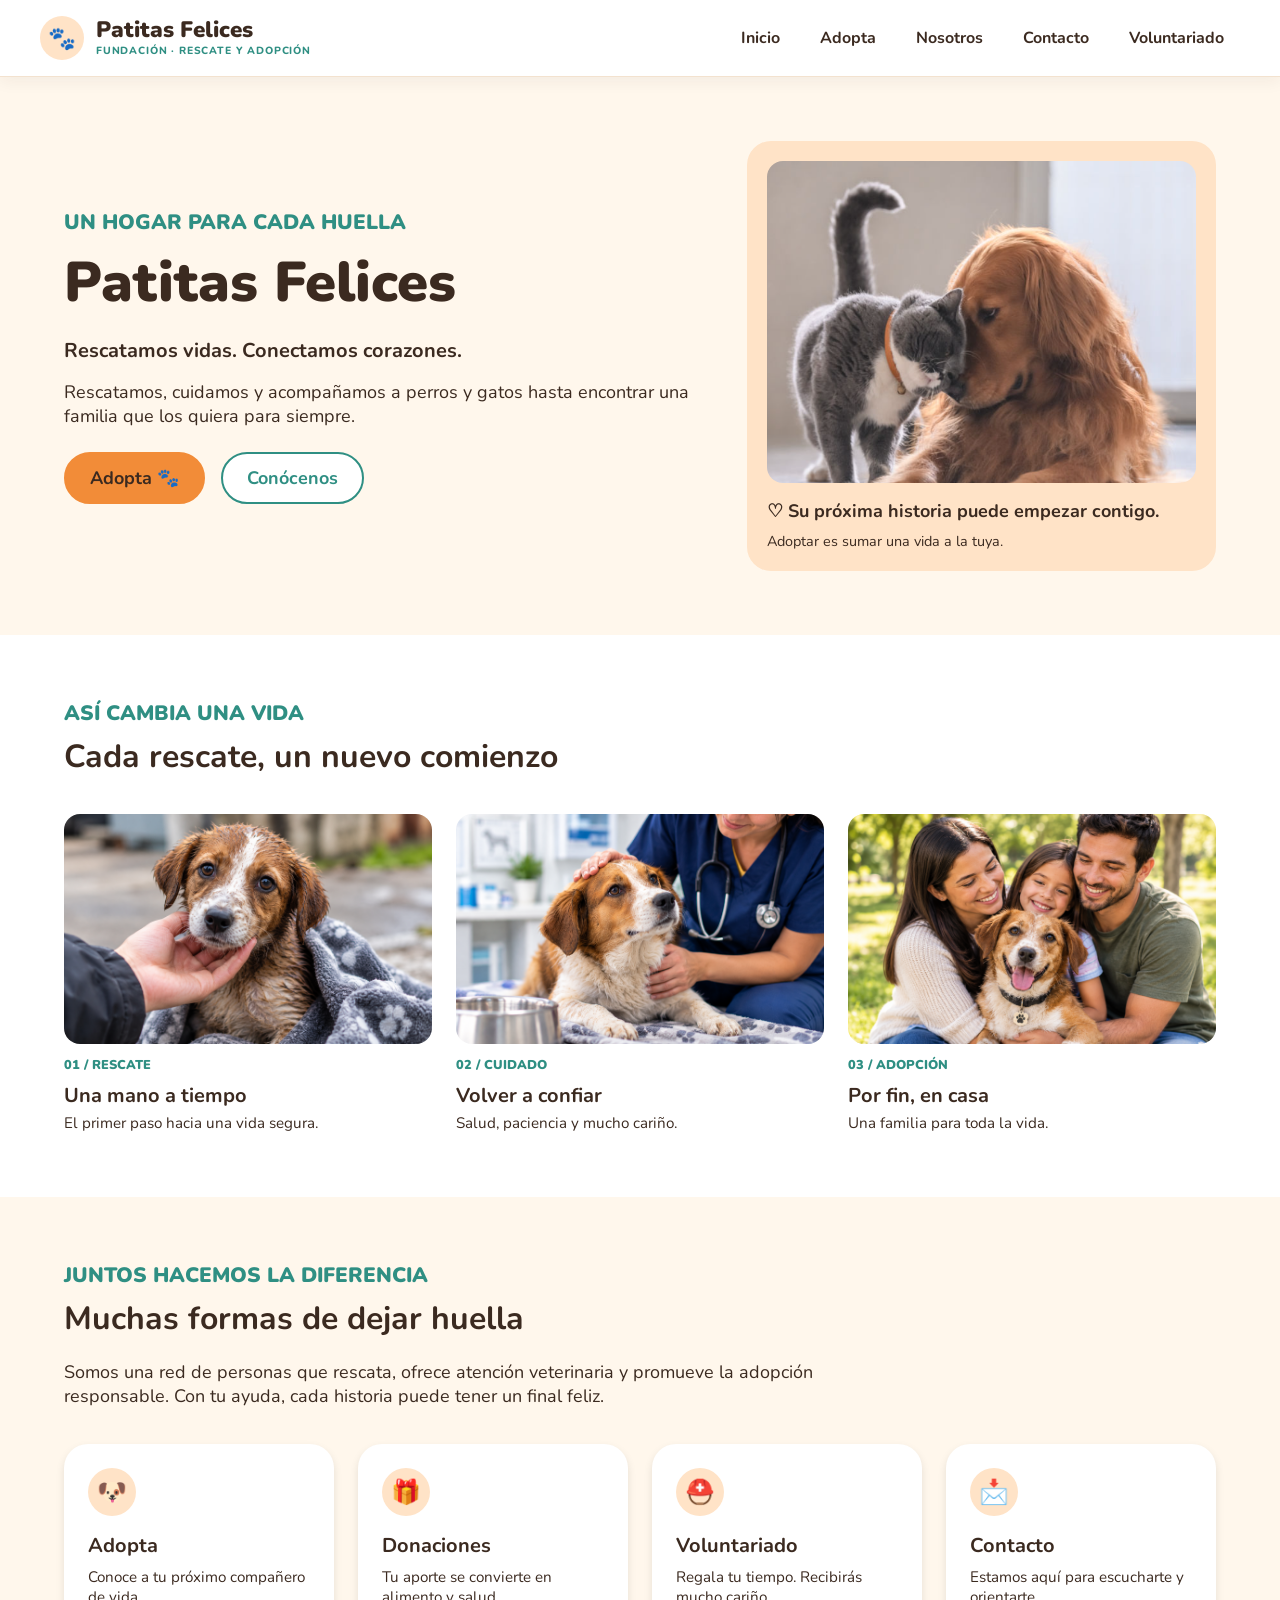
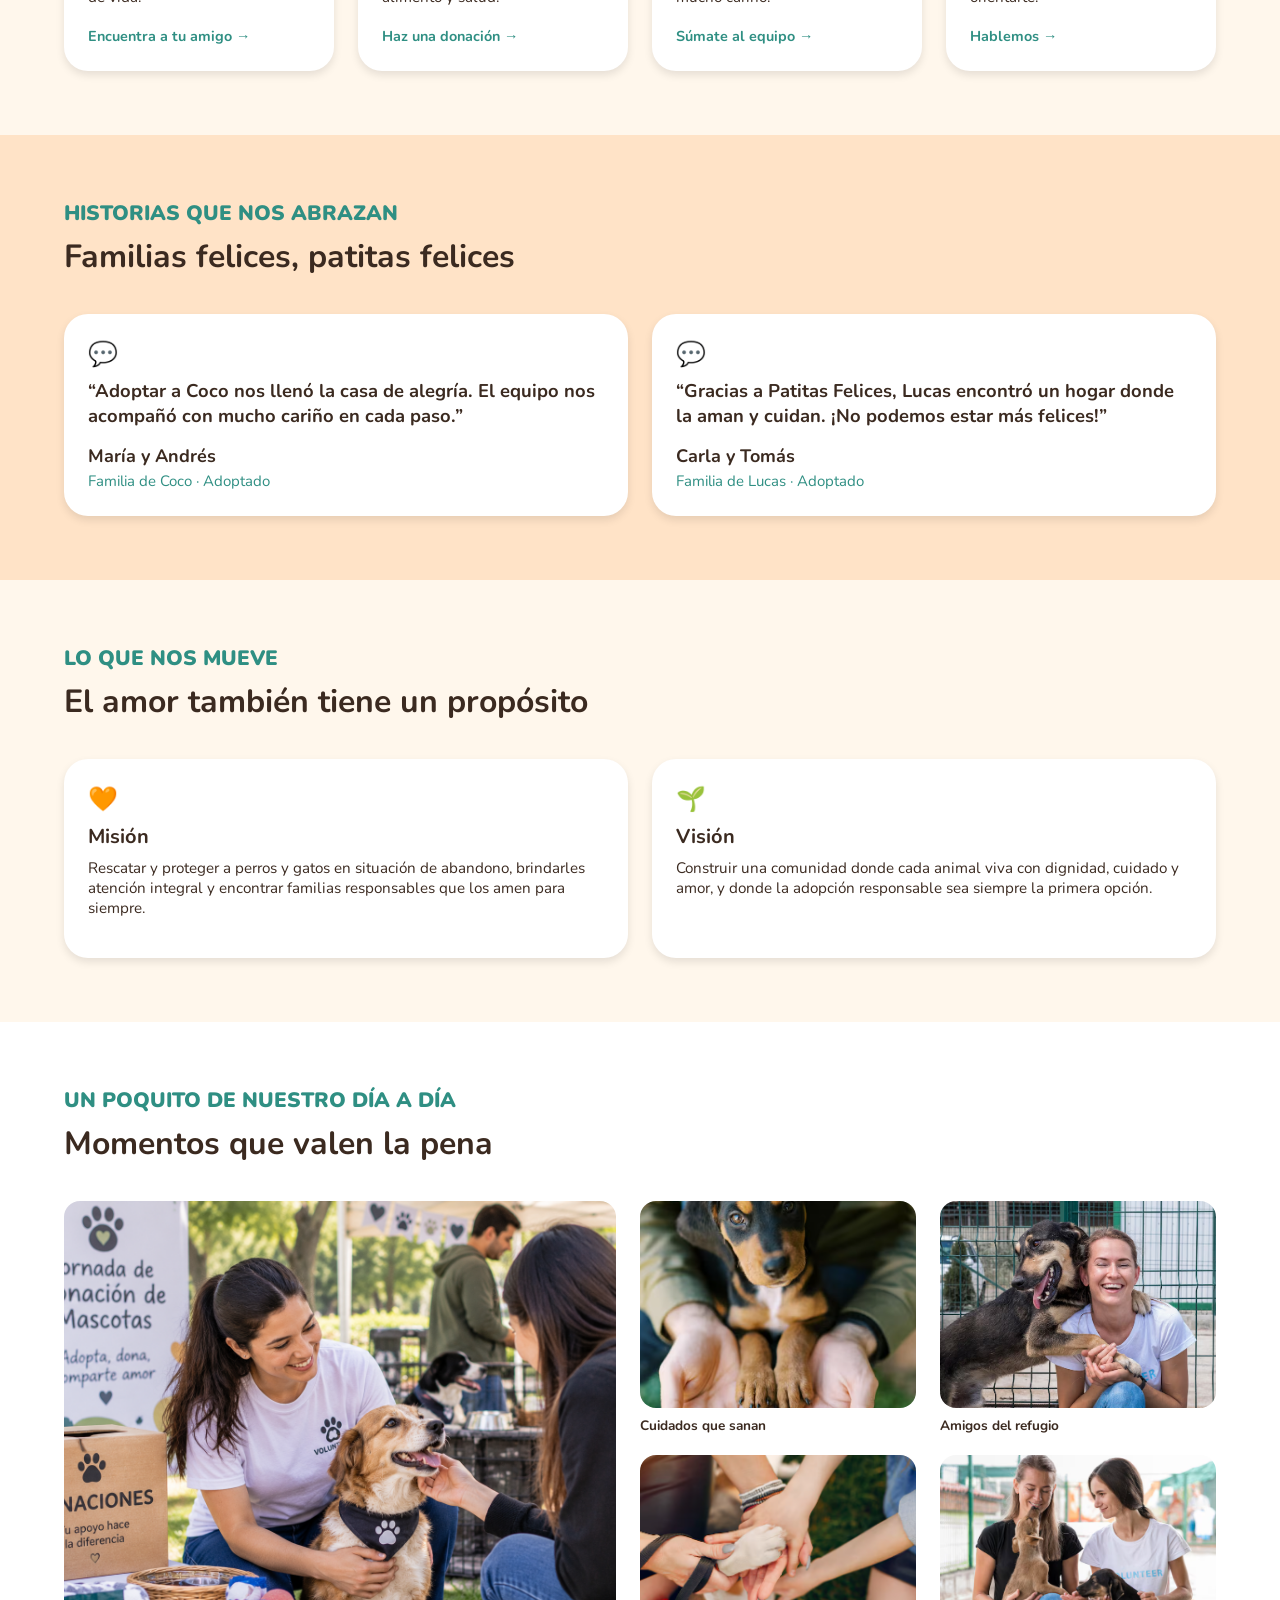
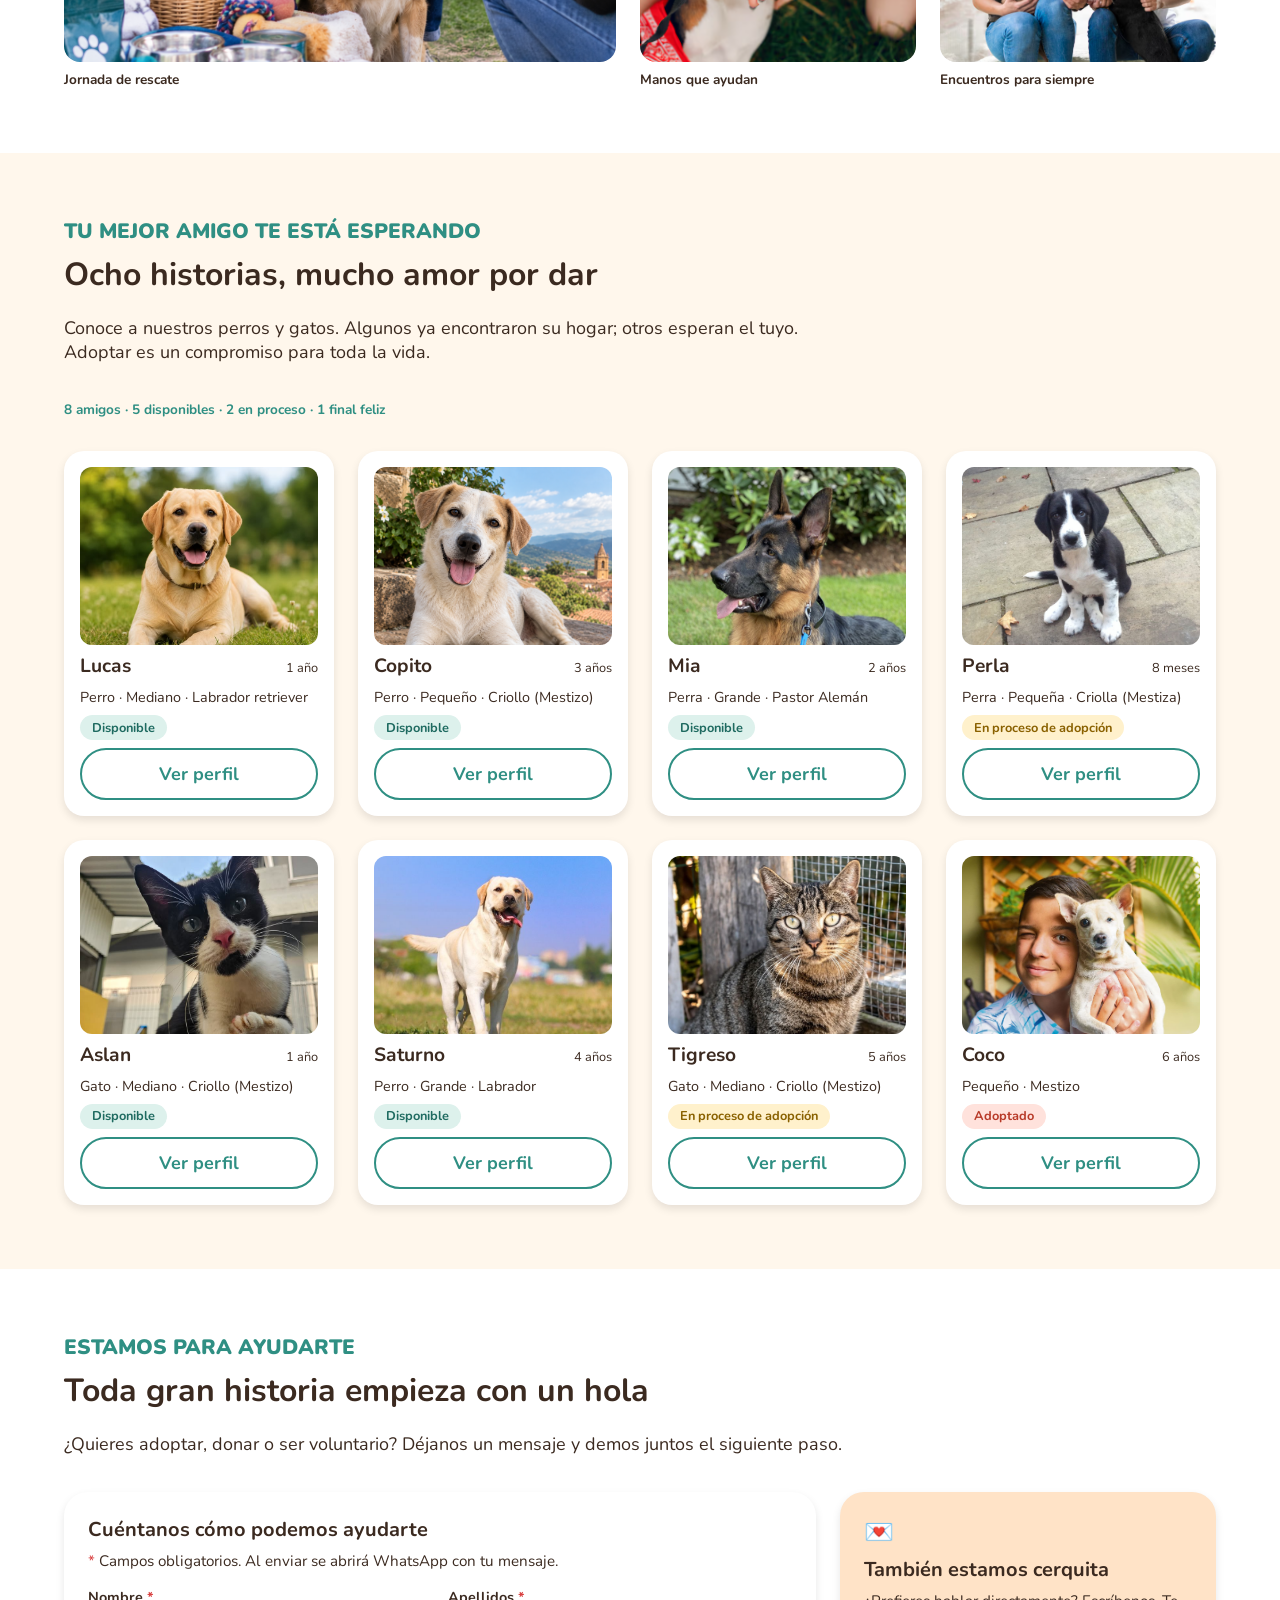
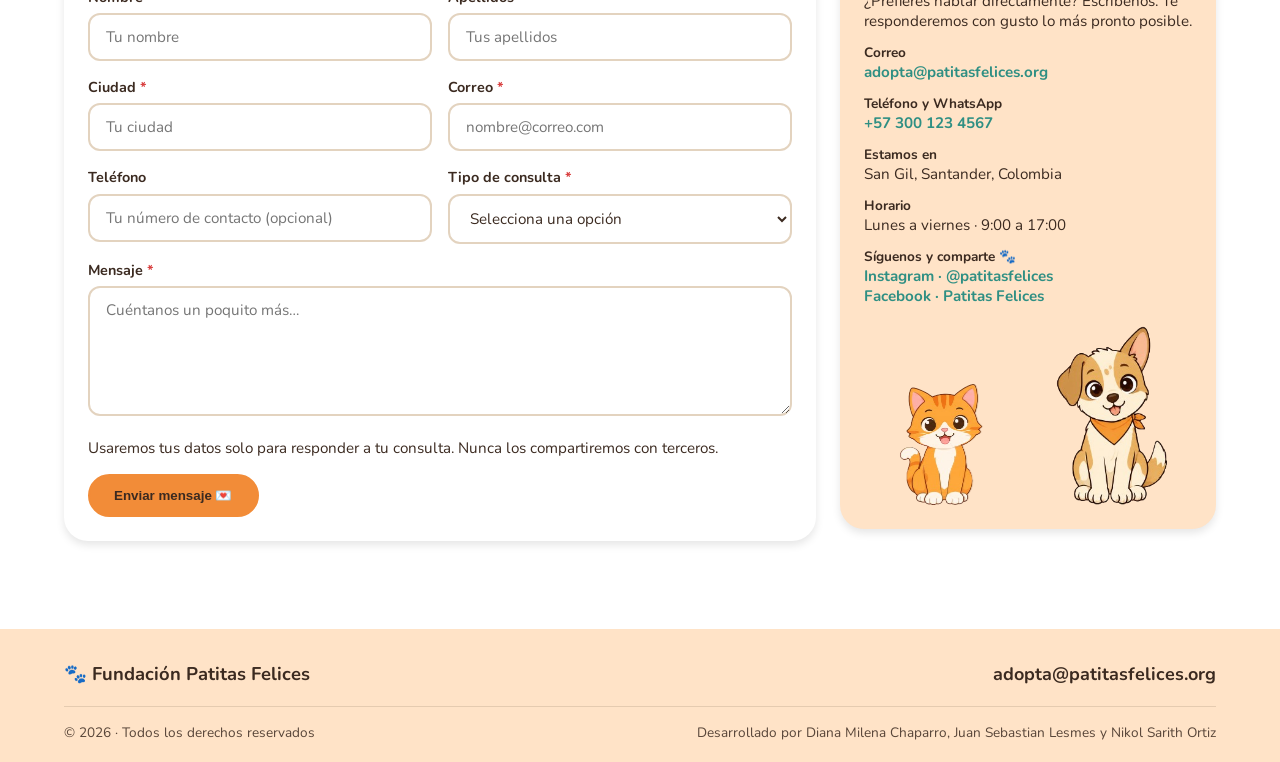
==== commit 299e5d10: "feat: se añade la pagina voluntariado, se modifica el banner del index y el perfil con el hipervincu" ====
--- a/index.html
+++ b/index.html
@@ -26,6 +26,7 @@
           <li><a href="#adopta">Adopta</a></li>
           <li><a href="#nosotros">Nosotros</a></li>
           <li><a href="#contacto">Contacto</a></li>
+          <li><a href="voluntariado.html">Voluntariado</a></li>
         </ul>
       </nav>
     </div>
--- a/css/styles.css
+++ b/css/styles.css
@@ -899,4 +899,9 @@
   .mascotas img{
     height: 200px;
     width: auto;
+  }
+
+  .lista-voluntario {
+    display: block;
+    margin-top: 0.5rem;
   }
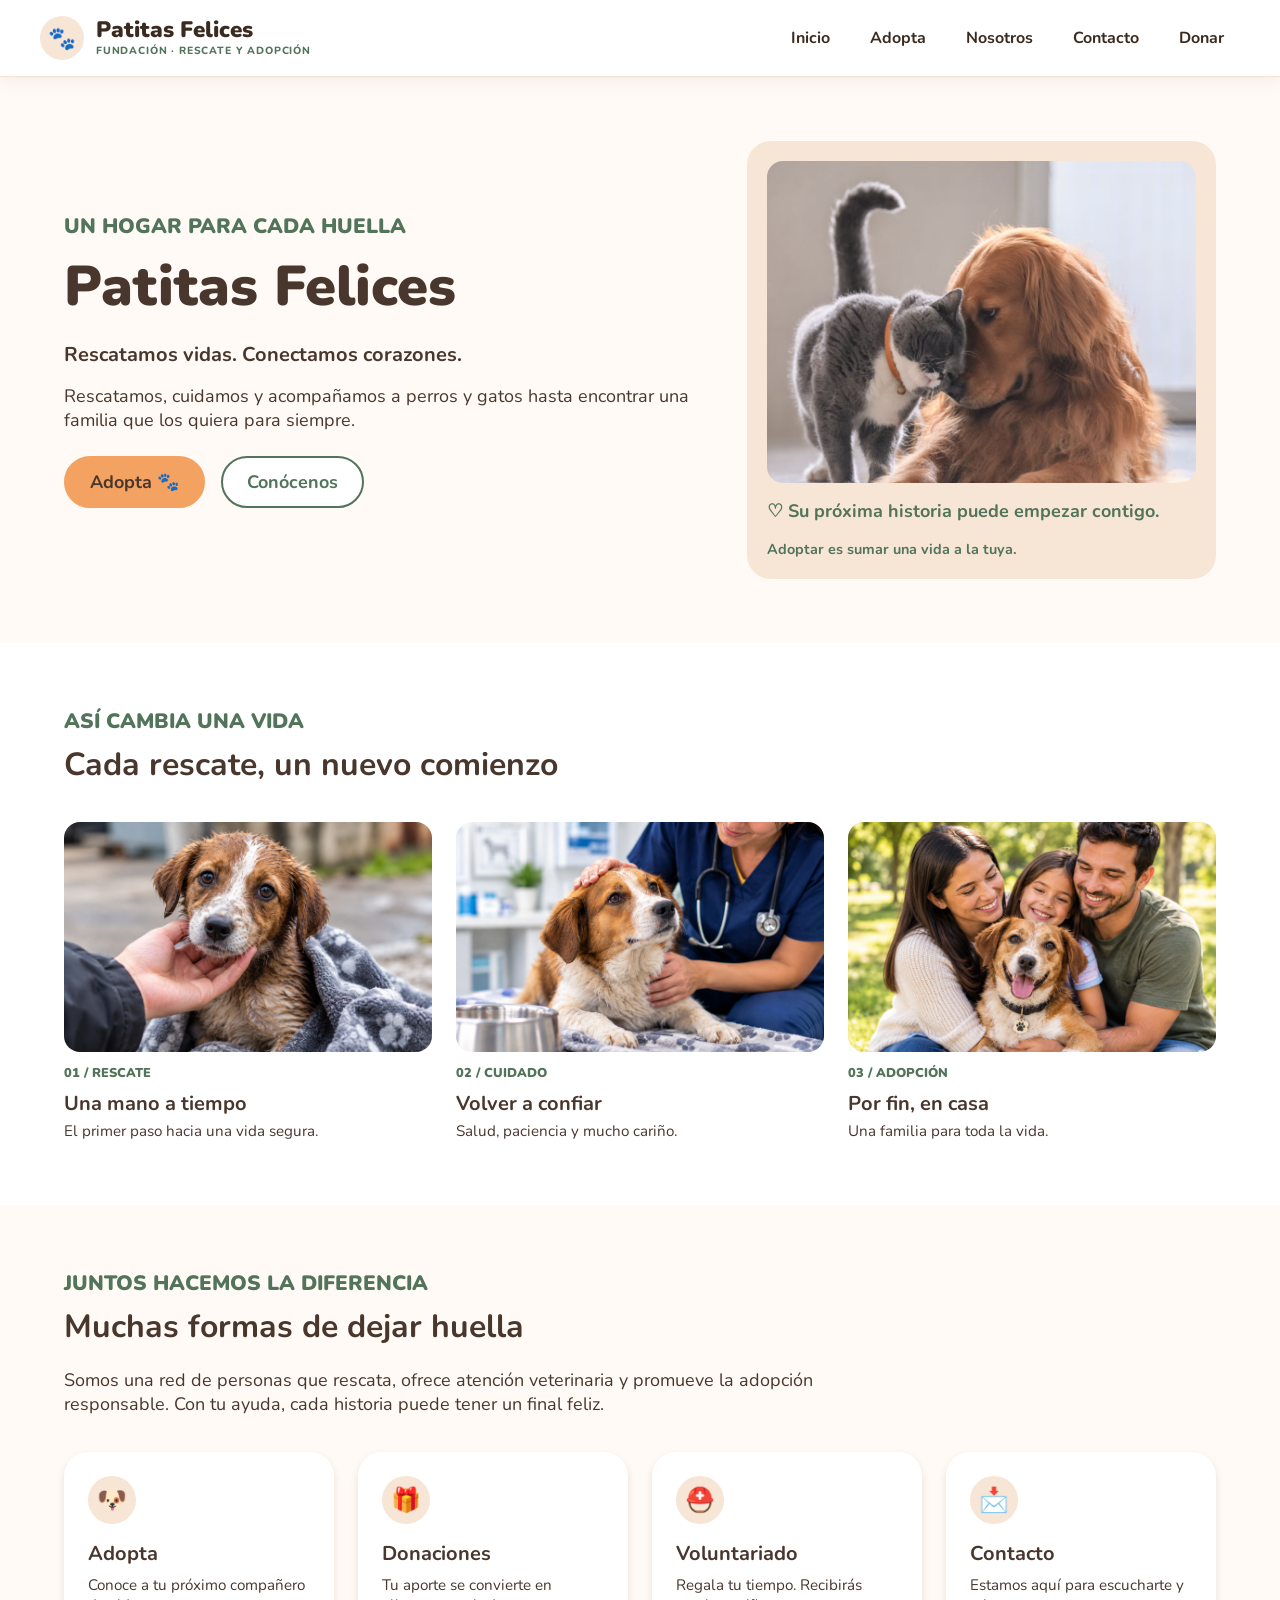
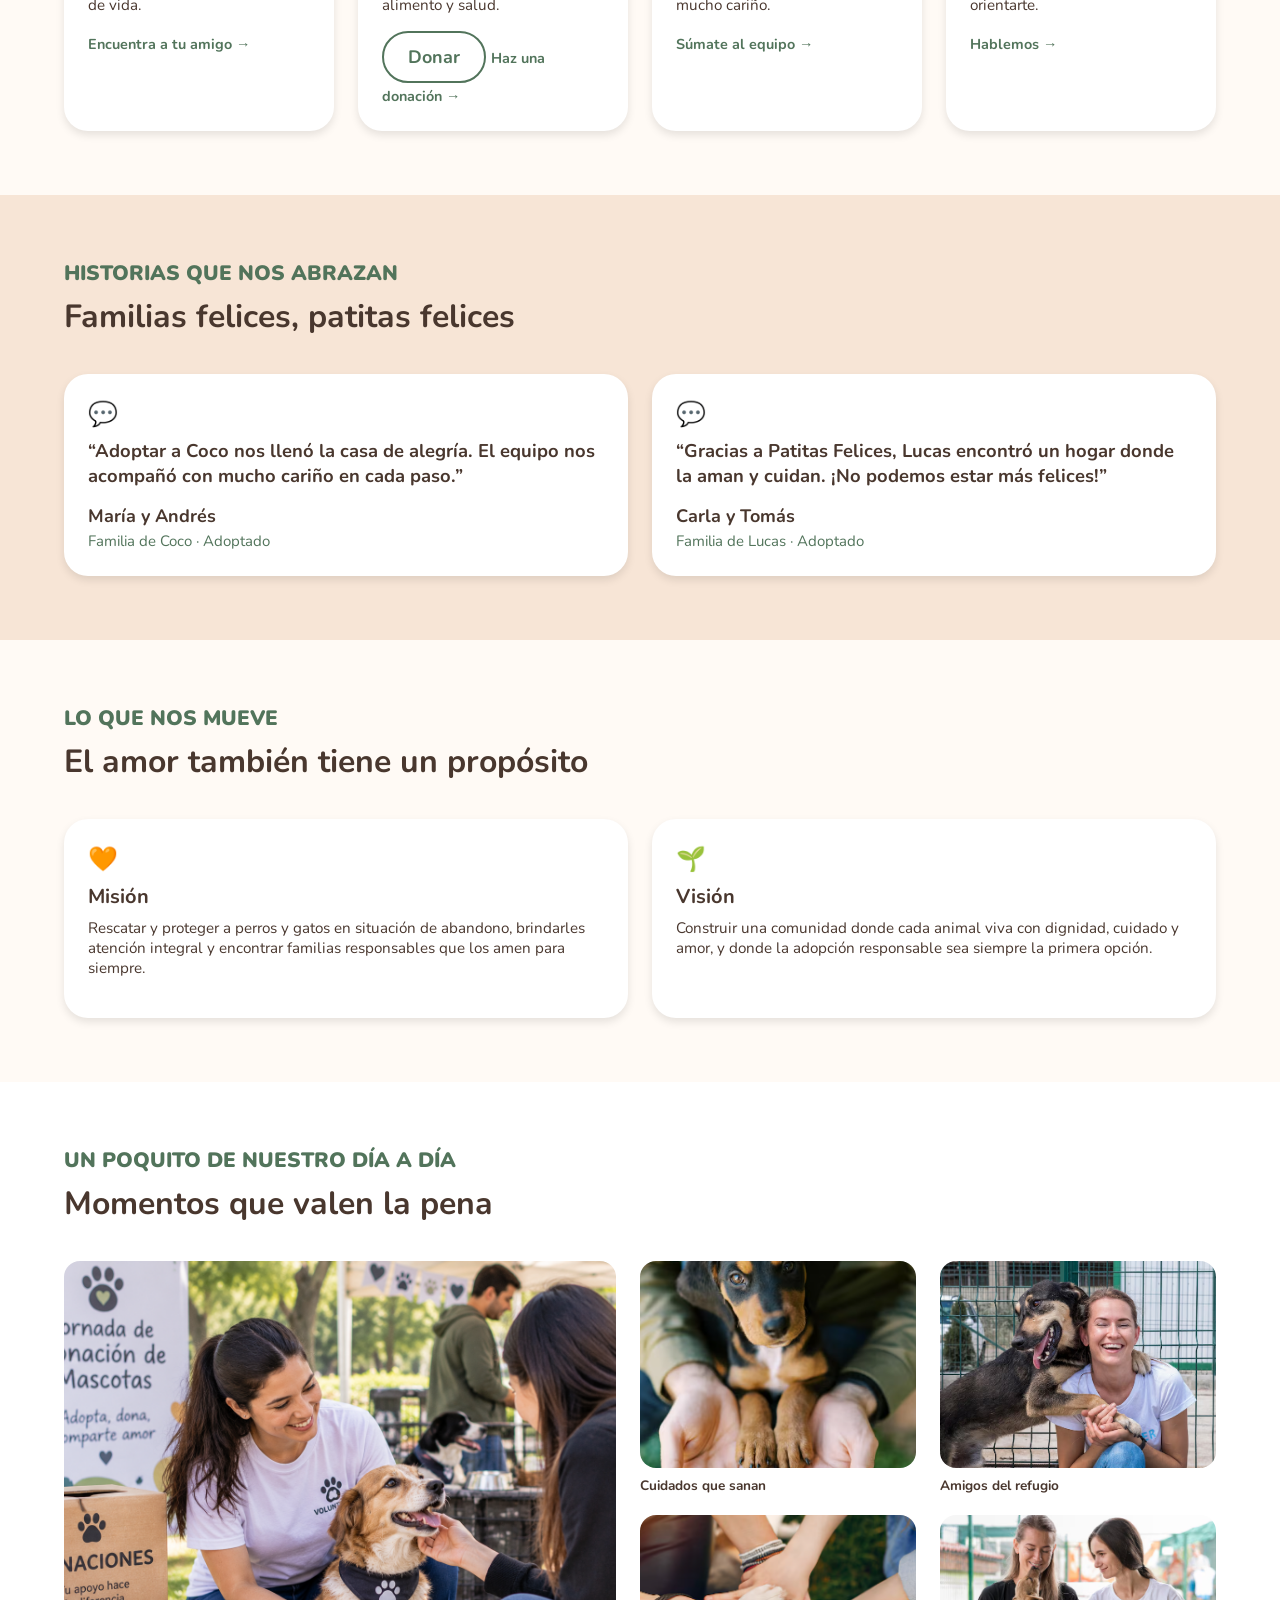
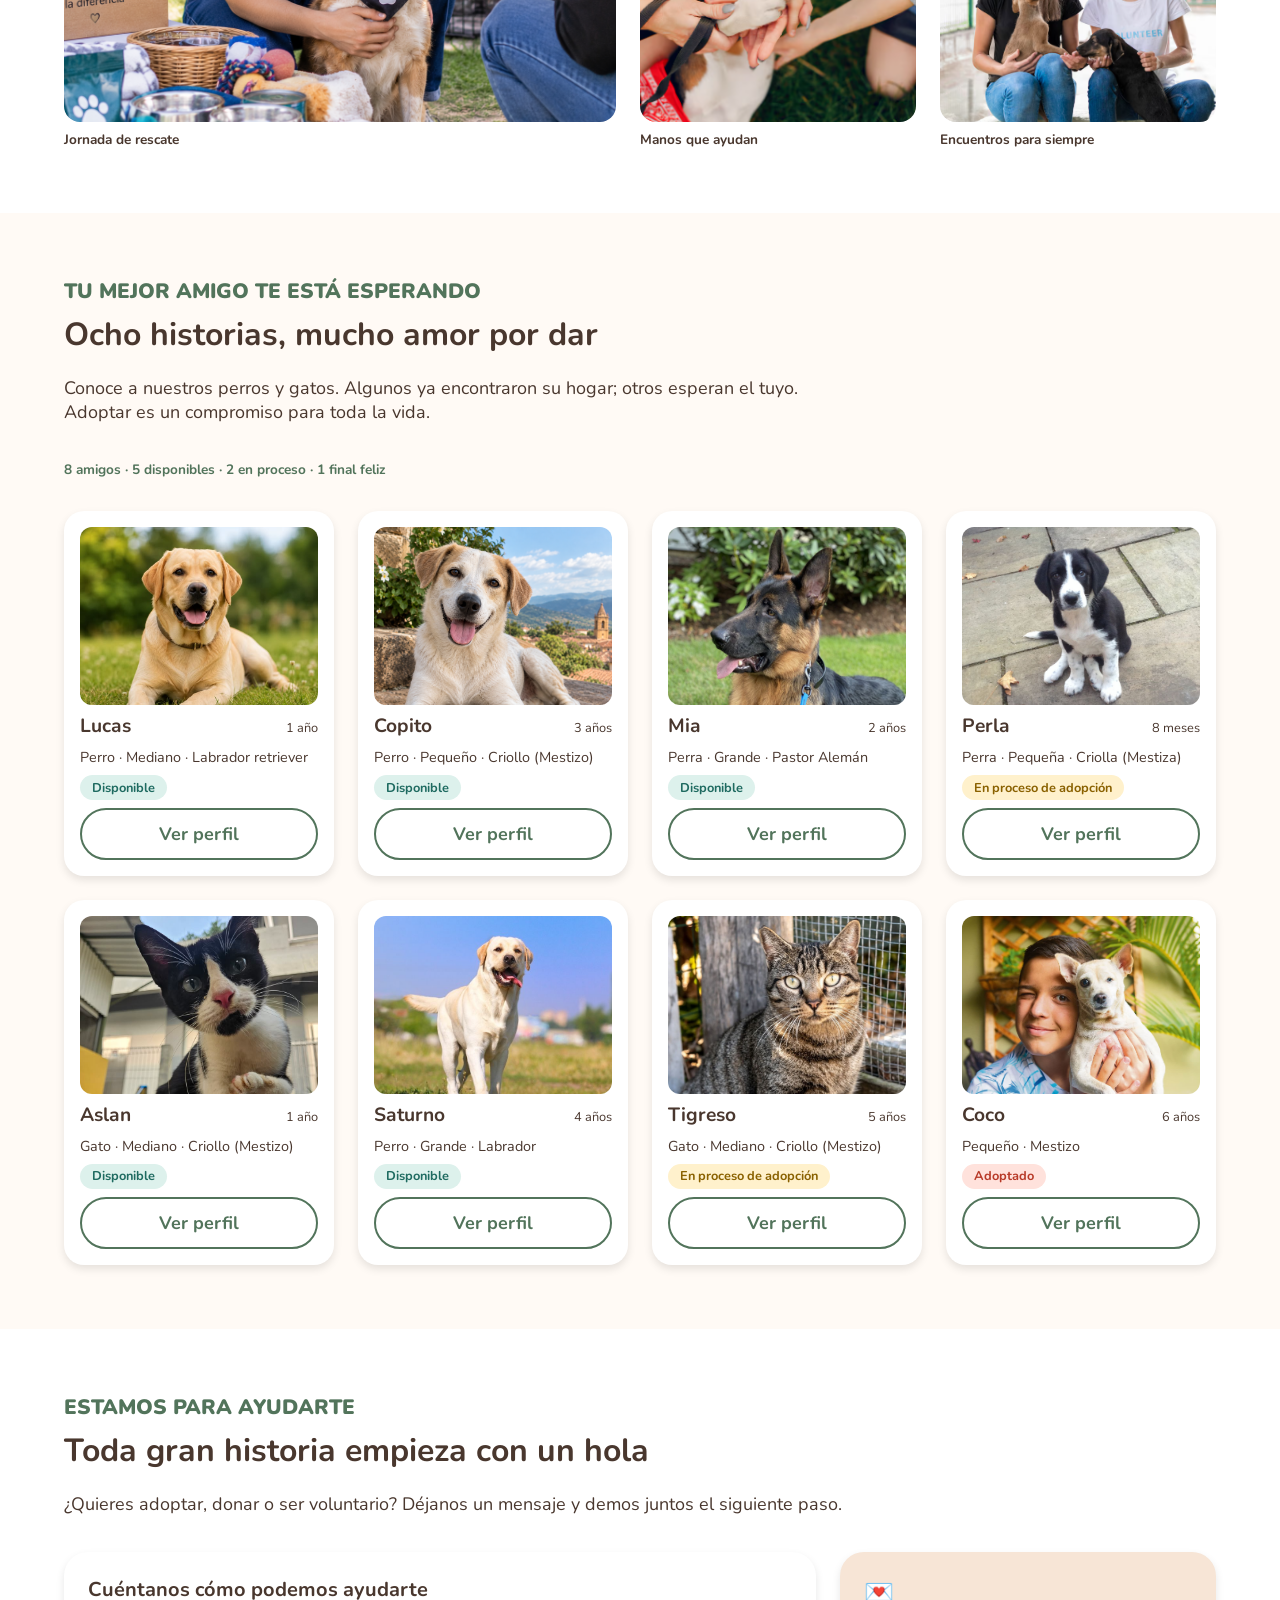
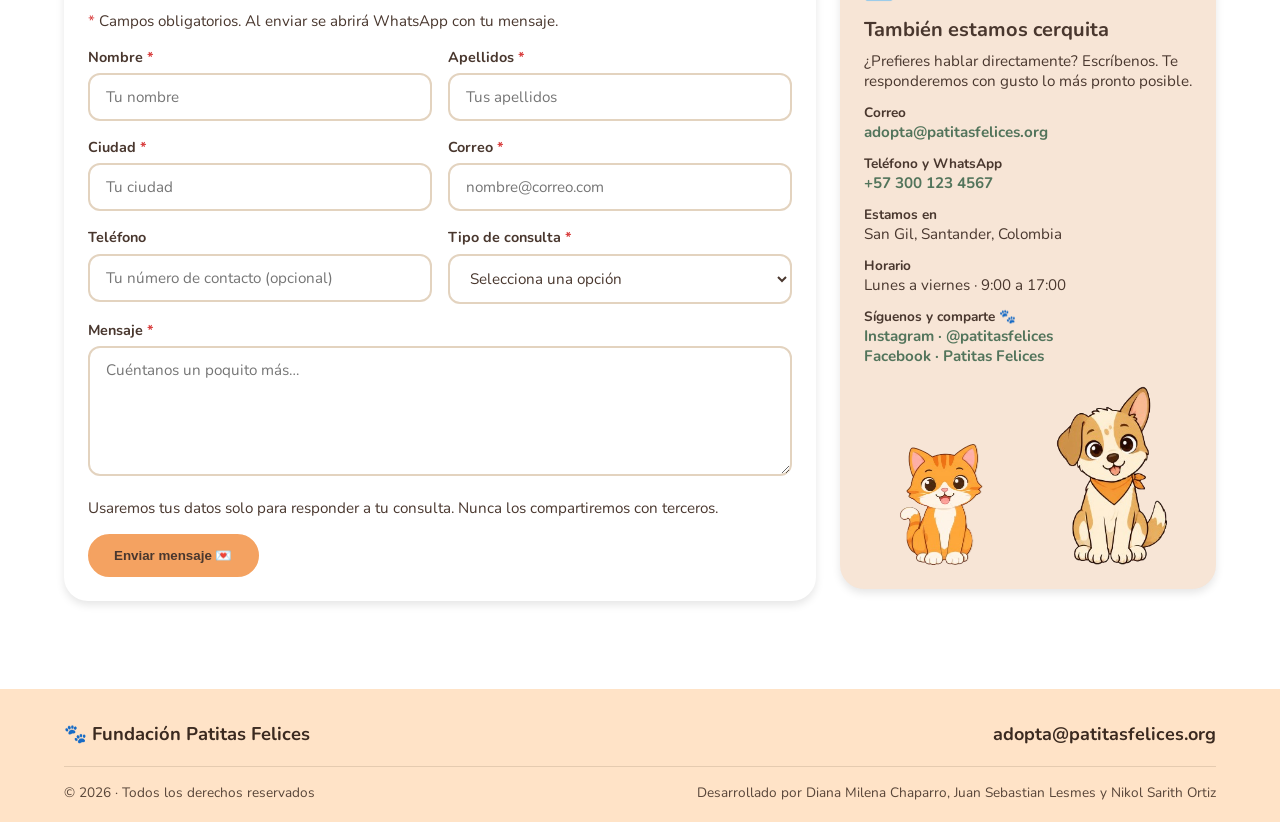
==== commit afb7afd7: "feat:cambie inicio" ====
--- a/index.html
+++ b/index.html
@@ -26,7 +26,7 @@
           <li><a href="#adopta">Adopta</a></li>
           <li><a href="#nosotros">Nosotros</a></li>
           <li><a href="#contacto">Contacto</a></li>
-          <li><a href="voluntariado.html">Voluntariado</a></li>
+          <li><a href="#donar">Donar</a></li>
         </ul>
       </nav>
     </div>
@@ -128,6 +128,7 @@
             <div class="icono">🎁</div>
             <h3>Donaciones</h3>
             <p>Tu aporte se convierte en alimento y salud.</p>
+            <a class="btn btn-contorno" href="donaciones.html">Donar</a>
             <a class="enlace" href="#contacto">Haz una donación →</a>
           </article>
           <article class="tarjeta">
@@ -244,6 +245,7 @@
             <p class="animal-datos">Perro · Mediano · Labrador retriever</p>
             <span class="etiqueta disponible">Disponible</span>
             <a class="btn btn-contorno" href="perfil.html">Ver perfil</a>
+            
           </article>
 
           <article class="animal">
--- a/css/styles.css
+++ b/css/styles.css
@@ -179,6 +179,18 @@
   }
 
   .tarjeta-titulo {
+    font-weight: bold;
+    margin-top: 1rem;
+  }
+
+  .hero-tarjeta > .tarjeta-titulo {
+    color:var(--verde);
+    font-weight: bold;
+    margin-top: 1rem;
+  }
+
+  .hero-tarjeta > .tarjeta-texto {
+    color:var(--verde);
     font-weight: bold;
     margin-top: 1rem;
   }
@@ -627,7 +639,23 @@
     font-weight: 900;
     border-radius: 50%;
     box-shadow: 0 0.25rem 0.75rem rgba(0, 0, 0, 0.2);
-    transition: transform 0.2s, background-color 0.2s;
+    transition: 
+    .info-contacto strong {
+      display: block;
+      font-size: 0.85rem;
+    }
+  
+    .info-contacto p {
+      margin-bottom: 0.75rem;
+    }
+  
+    .info-contacto a {
+      color: var(--verde);
+      font-weight: bold;
+    }
+  
+  
+    /* ---------- transform 0.2s, background-color 0.2s;
     z-index: 10;
     /* para que quede por encima del resto del contenido */
   }
@@ -901,7 +929,585 @@
     width: auto;
   }
 
-  .lista-voluntario {
+  
+  
+
+
+/* 1. parcial .................. */
+
+:root {
+    --verde: #52745b;
+    --verde-oscuro: #365541;
+    --durazno: #f7e5d6;
+    --crema: #fffaf5;
+    --blanco: #ffffff;
+    --cafe: #49372e;
+    --gris: #766d66;
+    --naranja: #f4a261;
+    --borde: #eadfd5;
+    --sombra: 0 10px 30px rgba(73, 55, 46, 0.08);
+}
+
+* {
+    box-sizing: border-box;
+    margin: 0;
+    padding: 0;
+}
+
+html {
+    scroll-behavior: smooth;
+    scroll-padding-top: 100px;
+}
+
+body.donaciones {
+    font-family: "Nunito", Arial, sans-serif;
+    background: var(--crema);
+    color: var(--cafe);
+    font-size: 16px;
+    line-height: 1.7;
+}
+
+.donaciones a {
+    text-decoration: none;
+}
+
+.donaciones h1,
+.donaciones h2,
+.donaciones h3 {
+    line-height: 1.25;
+}
+
+.donaciones p {
+    margin-bottom: 12px;
+}
+
+
+/* 2. CONTENEDOR */
+
+.donaciones .contenedor {
+    width: 100%;
+    max-width: 1200px;
+    margin: 0 auto;
+    padding: 0 24px;
+}
+
+
+/* 3. ENCABEZADO Y NAVEGACIÓN */
+
+.donaciones header#inicio {
+    position: sticky;
+    top: 0;
+    z-index: 100;
+    background: rgba(255, 255, 255, 0.97);
+    border-bottom: 1px solid var(--borde);
+    box-shadow: 0 3px 16px rgba(73, 55, 46, 0.05);
+}
+
+.donaciones .barra {
+    min-height: 88px;
+    display: flex;
+    align-items: center;
+    justify-content: space-between;
+    gap: 24px;
+}
+
+.donaciones .logo {
+    display: flex;
+    align-items: center;
+    gap: 12px;
+    color: var(--cafe);
+    flex-shrink: 0;
+}
+
+.donaciones .logo-icono {
+    width: 50px;
+    height: 50px;
+    display: grid;
+    place-items: center;
+    border-radius: 16px;
+    background: var(--durazno);
+    font-size: 25px;
+}
+
+.donaciones .logo-texto {
+    display: flex;
+    flex-direction: column;
+}
+
+.donaciones .logo strong {
+    font-size: 1.25rem;
+    font-weight: 900;
+    line-height: 1.3;
+}
+
+.donaciones .logo small {
+    color: var(--verde);
+    font-size: 0.65rem;
+    font-weight: 800;
+    letter-spacing: 1px;
+}
+
+.donaciones nav ul {
+    display: flex;
+    align-items: center;
+    gap: 8px;
+    list-style: none;
+}
+
+.donaciones nav a {
+    display: inline-block;
+    padding: 10px 15px;
+    border-radius: 30px;
+    color: var(--cafe);
+    font-size: 0.95rem;
+    font-weight: 800;
+    transition: 0.25s ease;
+}
+
+.donaciones nav a:hover {
+    background: var(--durazno);
+    color: var(--verde-oscuro);
+}
+
+
+/* 4. BANNER PRINCIPAL */
+
+.donaciones .banner {
+    position: relative;
+    overflow: hidden;
+    margin: 28px auto 0;
+    max-width: 1400px;
+    padding: 110px 25px;
+    border-radius: 24px;
+    background:
+        radial-gradient(
+            circle at 85% 20%,
+            rgba(244, 162, 97, 0.24),
+            transparent 28%
+        ),
+        linear-gradient(
+            125deg,
+            #263f30 0%,
+            #52745b 60%,
+            #365541 100%
+        );
+    color: var(--blanco);
+    text-align: center;
+}
+
+.donaciones .contenido-banner {
+    position: relative;
+    z-index: 1;
+    max-width: 780px;
+    margin: auto;
+}
+
+.donaciones .contenido-banner h1 {
+    max-width: 720px;
+    margin: 0 auto 22px;
+    font-size: clamp(2.5rem, 5vw, 4.2rem);
+    font-weight: 900;
+    letter-spacing: -1.5px;
+}
+
+.donaciones .contenido-banner p {
+    max-width: 650px;
+    margin: 0 auto 32px;
+    color: #f5f4ec;
+    font-size: 1.1rem;
+    line-height: 1.9;
+}
+
+
+/* 5. BOTONES */
+
+.donaciones .boton,
+.donaciones .boton-donar {
+    display: inline-flex;
+    align-items: center;
+    justify-content: center;
+    min-height: 50px;
+    padding: 13px 28px;
+    border: 2px solid var(--naranja);
+    border-radius: 50px;
+    background: var(--naranja);
+    color: #30251d;
+    font-family: inherit;
+    font-size: 1rem;
+    font-weight: 900;
+    cursor: pointer;
+    transition:
+        background 0.25s ease,
+        color 0.25s ease,
+        transform 0.25s ease,
+        box-shadow 0.25s ease;
+}
+
+.donaciones .boton:hover,
+.donaciones .boton-donar:hover {
+    transform: translateY(-3px);
+    background: #ffc184;
+    border-color: #ffc184;
+    box-shadow: 0 8px 20px rgba(0, 0, 0, 0.12);
+}
+
+.donaciones .boton:focus-visible,
+.donaciones .boton-donar:focus-visible,
+.donaciones nav a:focus-visible {
+    outline: 3px solid var(--naranja);
+    outline-offset: 4px;
+}
+
+
+/* 6. SECCIÓN INFORMATIVA */
+
+.donaciones .informacion {
+    max-width: 1200px;
+    margin: auto;
+    padding: 95px 24px;
+    text-align: center;
+}
+
+.donaciones .titulo-seccion {
+    max-width: 720px;
+    margin: 0 auto 48px;
+}
+
+.donaciones .titulo-seccion h2 {
+    margin-bottom: 18px;
+    color: var(--verde-oscuro);
+    font-size: clamp(2rem, 4vw, 2.8rem);
+    font-weight: 900;
+    letter-spacing: -0.7px;
+}
+
+.donaciones .titulo-seccion p {
+    color: var(--gris);
+    font-size: 1.05rem;
+}
+
+
+/* 7. TARJETAS */
+
+.donaciones .contenedor-bloques {
+    display: grid;
+    grid-template-columns: repeat(3, minmax(0, 1fr));
+    gap: 25px;
+    align-items: stretch;
+}
+
+.donaciones .bloque {
+    padding: 35px 27px;
+    border: 1px solid var(--borde);
+    border-radius: 22px;
+    border-bottom: 4px solid var(--naranja);
+    background: var(--blanco);
+    box-shadow: var(--sombra);
+    text-align: left;
+    transition:
+        transform 0.3s ease,
+        box-shadow 0.3s ease;
+}
+
+.donaciones .bloque:hover {
+    transform: translateY(-7px);
+    box-shadow: 0 18px 38px rgba(73, 55, 46, 0.12);
+}
+
+.donaciones .bloque .icono {
+    width: 64px;
+    height: 64px;
+    display: grid;
+    place-items: center;
+    margin-bottom: 24px;
+    border-radius: 19px;
+    background: var(--durazno);
+    font-size: 2rem;
+}
+
+.donaciones .bloque h3 {
+    margin-bottom: 15px;
+    color: var(--verde-oscuro);
+    font-size: 1.3rem;
+    font-weight: 900;
+}
+
+.donaciones .bloque p {
+    color: var(--gris);
+    font-size: 0.96rem;
+    line-height: 1.85;
+}
+
+.donaciones .bloque p strong {
+    color: var(--verde);
+}
+
+
+/* 8. FORMULARIO DE DONACIÓN */
+
+.donaciones .seccion-donacion {
+    padding: 90px 24px;
+    background:
+        linear-gradient(
+            135deg,
+            #f7e5d6,
+            #fff3e7
+        );
+}
+
+.donaciones .formulario-contenedor {
+    max-width: 650px;
+    margin: 0 auto;
+    padding: 42px;
+    border: 1px solid rgba(234, 223, 213, 0.9);
+    border-radius: 25px;
+    background: var(--blanco);
+    box-shadow: 0 20px 55px rgba(73, 55, 46, 0.10);
+}
+
+.donaciones .formulario-contenedor h2 {
+    margin-bottom: 14px;
+    color: var(--verde-oscuro);
+    font-size: clamp(2rem, 4vw, 2.5rem);
+    font-weight: 900;
+    text-align: center;
+}
+
+.donaciones .formulario-contenedor > p {
+    margin-bottom: 30px;
+    color: var(--gris);
+    text-align: center;
+}
+
+.donaciones .campo {
+    margin-bottom: 23px;
+    text-align: left;
+}
+
+.donaciones .campo label {
     display: block;
-    margin-top: 0.5rem;
-  }+    margin-bottom: 9px;
+    color: var(--cafe);
+    font-size: 0.95rem;
+    font-weight: 900;
+}
+
+.donaciones .campo input,
+.donaciones .campo select {
+    width: 100%;
+    min-height: 52px;
+    padding: 13px 15px;
+    border: 1px solid var(--borde);
+    border-radius: 12px;
+    background: #fffdfb;
+    color: var(--cafe);
+    font-family: inherit;
+    font-size: 1rem;
+    transition:
+        border-color 0.2s ease,
+        box-shadow 0.2s ease;
+}
+
+.donaciones .campo input::placeholder {
+    color: #a69a91;
+}
+
+.donaciones .campo input:focus,
+.donaciones .campo select:focus {
+    outline: none;
+    border-color: var(--verde);
+    box-shadow: 0 0 0 4px rgba(82, 116, 91, 0.12);
+}
+
+.donaciones .boton-donar {
+    width: 100%;
+    margin-top: 5px;
+    min-height: 54px;
+}
+
+.donaciones .nota-formulario {
+    margin: 20px 0 0;
+    padding: 13px;
+    border-radius: 10px;
+    background: var(--crema);
+    color: var(--gris);
+    font-size: 0.83rem;
+    line-height: 1.6;
+    text-align: center;
+}
+
+
+/* 9. MENSAJE FINAL */
+
+.donaciones .mensaje-final {
+    margin: 65px 24px;
+    padding: 65px 24px;
+    border-radius: 24px;
+    background: var(--verde-oscuro);
+    color: var(--blanco);
+    text-align: center;
+}
+
+.donaciones .mensaje-final h2 {
+    margin-bottom: 18px;
+    font-size: clamp(1.8rem, 4vw, 2.7rem);
+    font-weight: 900;
+}
+
+.donaciones .mensaje-final p {
+    max-width: 700px;
+    margin: 0 auto;
+    color: #e9eee9;
+    font-size: 1.05rem;
+    line-height: 1.8;
+}
+
+
+/* 10. PIE DE PÁGINA */
+
+.donaciones .pie-pagina {
+    padding: 30px 20px;
+    background: #2b382e;
+    color: #f8f5ef;
+    text-align: center;
+}
+
+.donaciones .pie-pagina p {
+    margin: 0;
+    font-size: 0.9rem;
+}
+
+
+/* 11. TABLETAS */
+
+@media (max-width: 900px) {
+    .donaciones .contenedor-bloques {
+        grid-template-columns: repeat(2, minmax(0, 1fr));
+    }
+
+    .donaciones .bloque:last-child {
+        grid-column: 1 / -1;
+    }
+
+    .donaciones .barra {
+        gap: 15px;
+    }
+
+    .donaciones nav a {
+        padding: 9px 10px;
+        font-size: 0.88rem;
+    }
+
+    .donaciones .informacion {
+        padding: 70px 24px;
+    }
+}
+
+
+/* 12. CELULARES */
+
+@media (max-width: 650px) {
+    .donaciones .barra {
+        flex-direction: column;
+        justify-content: center;
+        gap: 15px;
+        padding-top: 18px;
+        padding-bottom: 18px;
+    }
+
+    .donaciones nav {
+        width: 100%;
+    }
+
+    .donaciones nav ul {
+        justify-content: center;
+        flex-wrap: wrap;
+        gap: 5px;
+    }
+
+    .donaciones nav a {
+        padding: 8px 11px;
+        font-size: 0.85rem;
+    }
+
+    .donaciones .banner {
+        margin-top: 15px;
+        padding: 70px 20px;
+        border-radius: 18px;
+    }
+
+    .donaciones .contenido-banner h1 {
+        font-size: 2.35rem;
+        letter-spacing: -0.8px;
+    }
+
+    .donaciones .contenido-banner p {
+        font-size: 1rem;
+    }
+
+    .donaciones .informacion {
+        padding: 60px 18px;
+    }
+
+    .donaciones .titulo-seccion {
+        margin-bottom: 30px;
+    }
+
+    .donaciones .contenedor-bloques {
+        grid-template-columns: 1fr;
+        gap: 18px;
+    }
+
+    .donaciones .bloque:last-child {
+        grid-column: auto;
+    }
+
+    .donaciones .bloque {
+        padding: 28px 24px;
+    }
+
+    .donaciones .seccion-donacion {
+        padding: 55px 15px;
+    }
+
+    .donaciones .formulario-contenedor {
+        padding: 30px 20px;
+        border-radius: 20px;
+    }
+
+    .donaciones .mensaje-final {
+        margin: 35px 12px;
+        padding: 45px 20px;
+        border-radius: 18px;
+    }
+}
+
+
+/* 13. CELULARES PEQUEÑOS */
+
+@media (max-width: 380px) {
+    .donaciones .contenedor {
+        padding: 0 14px;
+    }
+
+    .donaciones .logo strong {
+        font-size: 1.1rem;
+    }
+
+    .donaciones .logo small {
+        font-size: 0.56rem;
+    }
+
+    .donaciones .contenido-banner h1 {
+        font-size: 1.9rem;
+    }
+
+    .donaciones .formulario-contenedor {
+        padding: 24px 15px;
+    }
+
+    .donaciones nav a {
+        padding: 7px 9px;
+        font-size: 0.8rem;
+    }
+}
